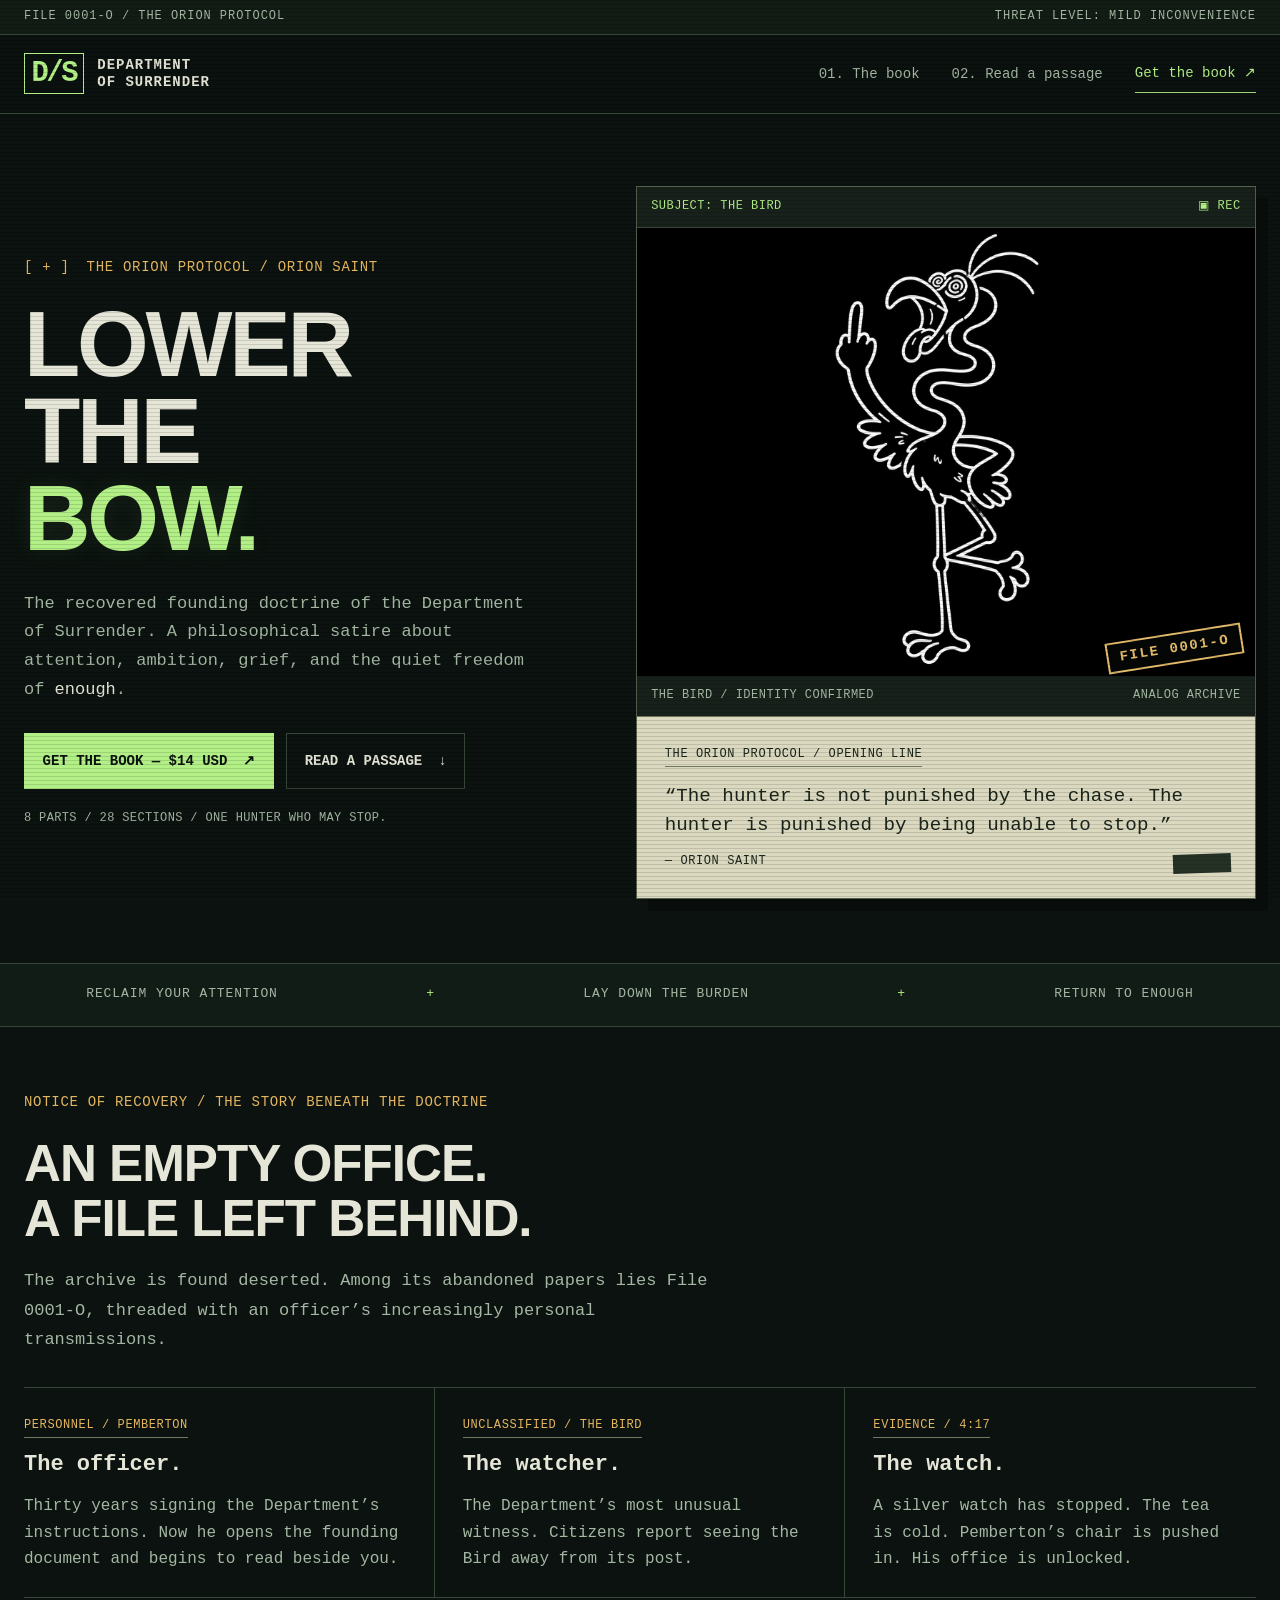
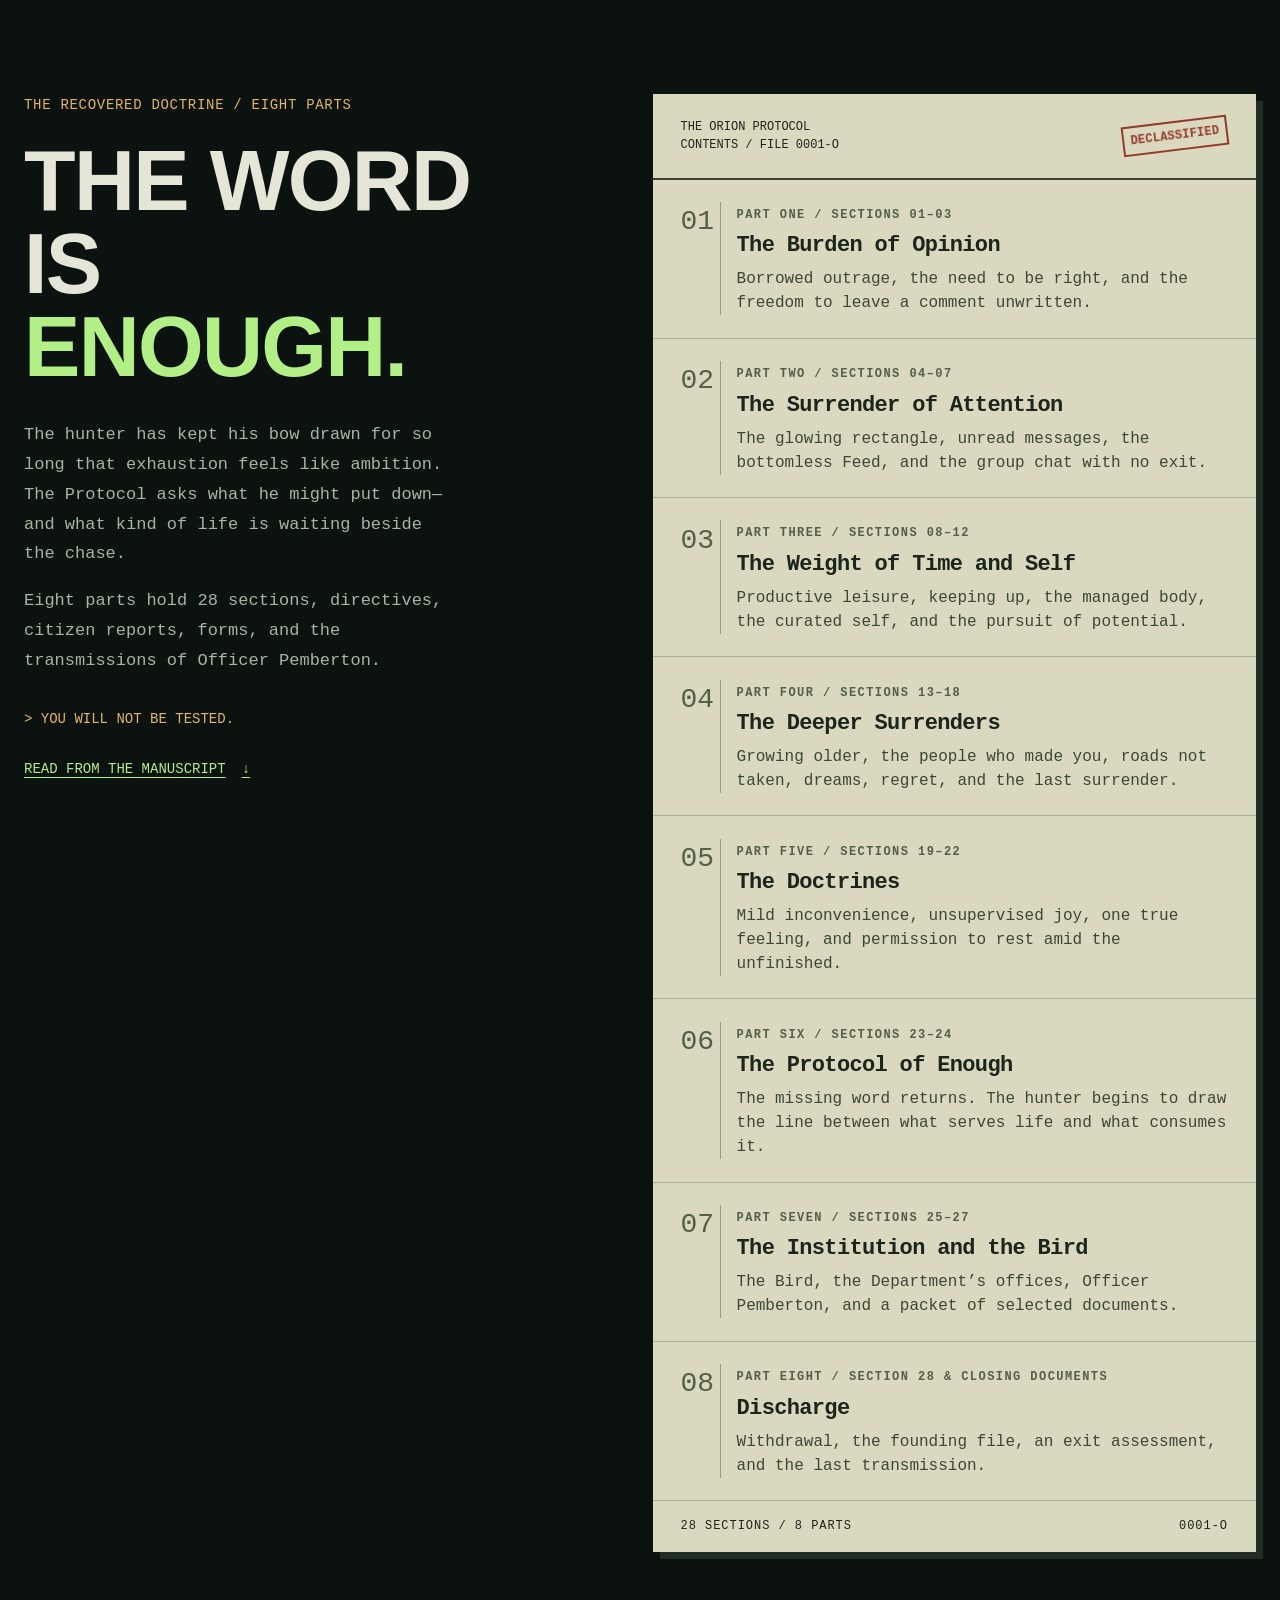
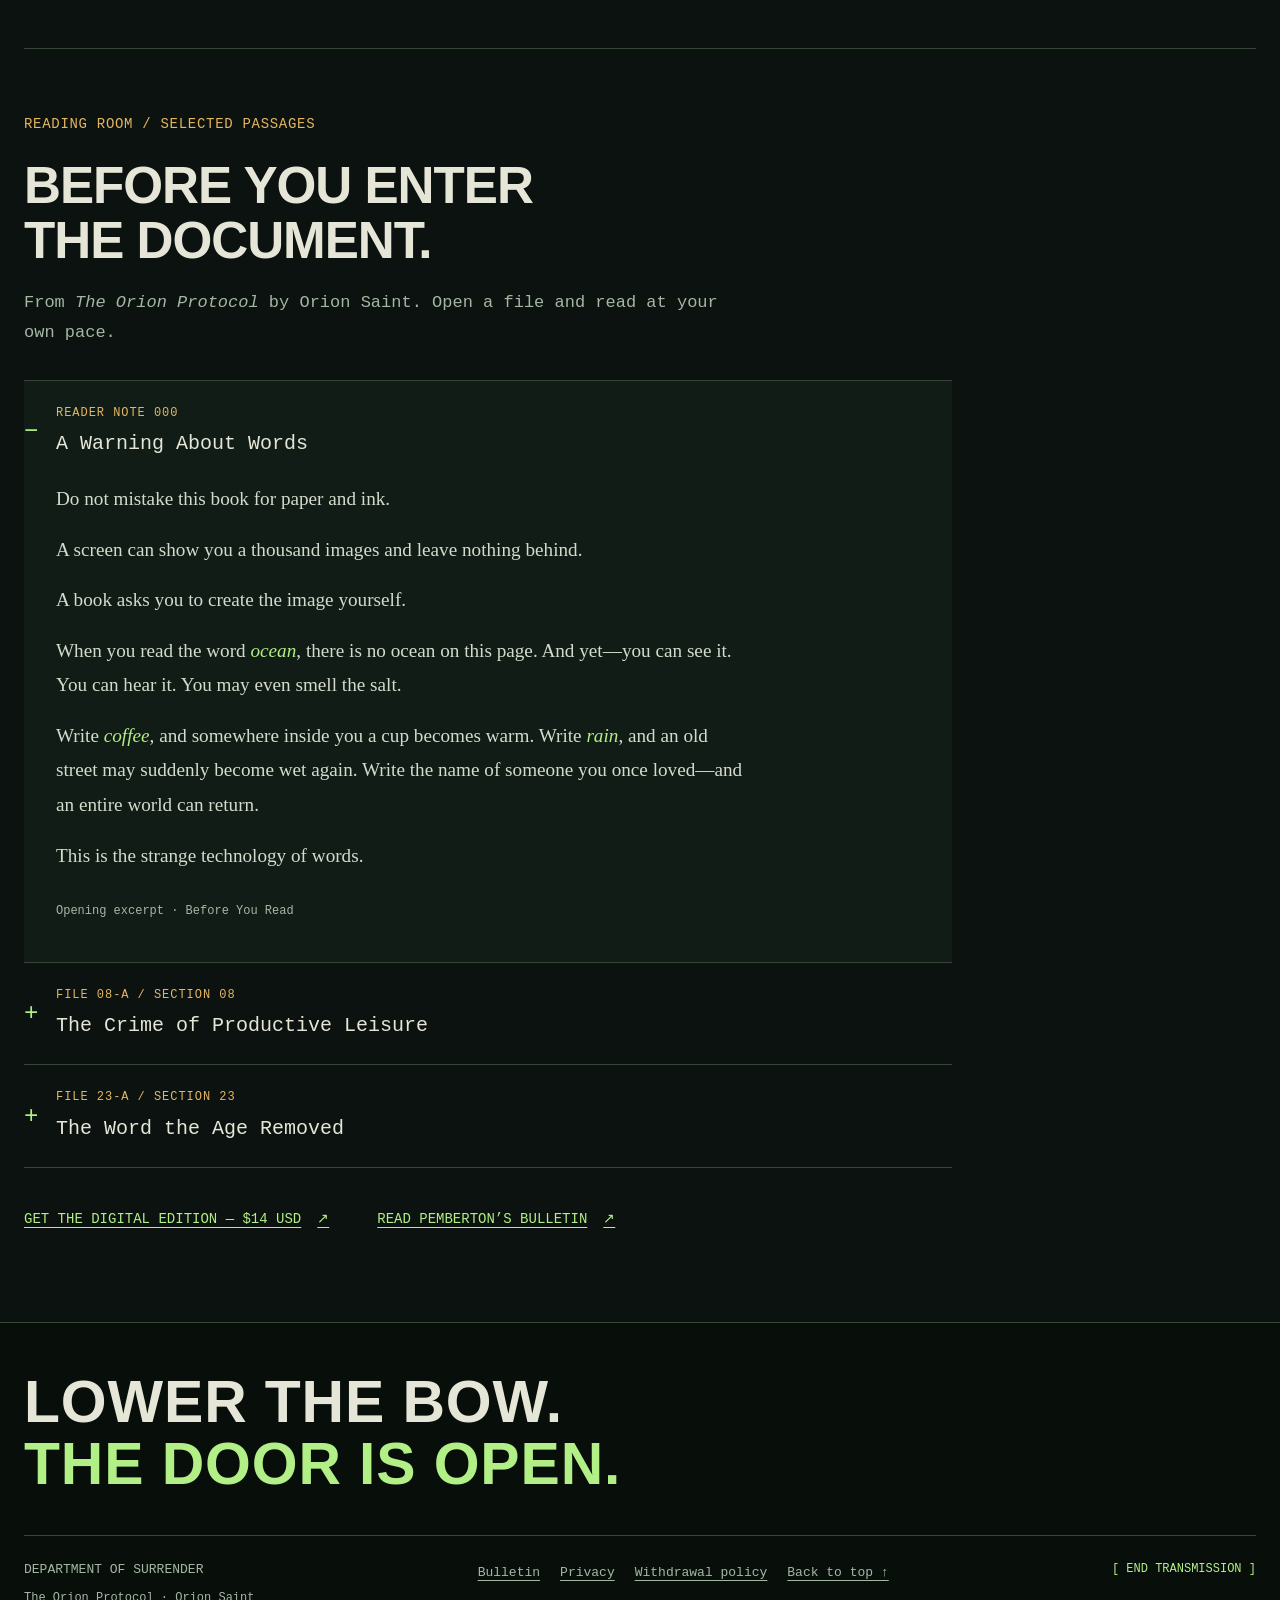
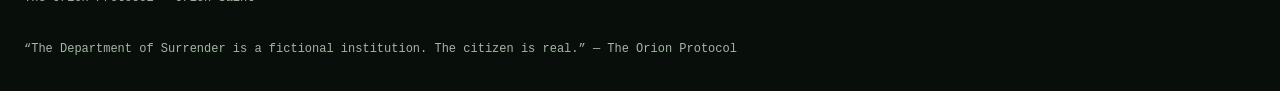
==== index.html @ c54606d7 "Use the original flamingo artwork across the Orion archive" ====
<!doctype html>
<html lang="en">
<head>
<meta charset="utf-8"><meta name="viewport" content="width=device-width, initial-scale=1">
<title>The Orion Protocol by Orion Saint — Department of Surrender</title>
<meta name="description" content="Lower the bow. Enter The Orion Protocol by Orion Saint: a philosophical satire in eight parts, with the transmissions of Officer Pemberton and the mystery of the Bird. Read selected passages.">
<meta name="theme-color" content="#0b120f"><link rel="canonical" href="https://departmentofsurrender.com/">
<link rel="stylesheet" href="/site.css"><script defer src="/_vercel/insights/script.js"></script>
</head>
<body id="top">
<a class="skip-link" href="#doctrine">Skip to the book</a>
<div class="transmission"><span>FILE 0001-O / THE ORION PROTOCOL</span><span>THREAT LEVEL: MILD INCONVENIENCE</span></div>
<header class="top">
<a class="brand" href="/" aria-label="Department of Surrender home"><span class="brand-mark" aria-hidden="true">D/S</span><span>DEPARTMENT<br>OF SURRENDER</span></a>
<nav aria-label="Main navigation"><a class="nav-link" href="#doctrine">01. The book</a><a class="nav-link" href="#read">02. Read a passage</a><a class="buy" href="/requisition.html">Get the book <span aria-hidden="true">↗</span></a></nav>
</header>
<main>
<section class="hero" aria-labelledby="hero-title">
<div class="hero-copy"><p class="eyebrow"><span class="signal-marker" aria-hidden="true">[ + ]</span> THE ORION PROTOCOL / ORION SAINT</p>
<h1 id="hero-title">LOWER<br>THE<br><em>BOW.</em></h1>
<p class="hero-description">The recovered founding doctrine of the Department of Surrender. A philosophical satire about attention, ambition, grief, and the quiet freedom of <em>enough</em>.</p>
<div class="hero-actions"><a class="button button-primary" href="/requisition.html">GET THE BOOK — $14 USD <span aria-hidden="true">↗</span></a><a class="button button-secondary" href="#read">READ A PASSAGE <span aria-hidden="true">↓</span></a></div>
<p class="hero-note">8 PARTS / 28 SECTIONS / ONE HUNTER WHO MAY STOP.</p></div>
<figure class="evidence"><div class="evidence-top"><span>SUBJECT: THE BIRD</span><span aria-hidden="true">▣ REC</span></div><div class="evidence-image evidence-image--flamingo"><img src="/orion-flamingo.webp" width="1254" height="1254" fetchpriority="high" alt="White line drawing of the flamingo on black, with spiral eyes, a winding neck, tongue out, and one wing raising its middle finger."><span class="stamp" aria-hidden="true">FILE 0001-O</span></div><figcaption><span>THE BIRD / IDENTITY CONFIRMED</span><span>ANALOG ARCHIVE</span></figcaption><div class="evidence-note"><span class="label">THE ORION PROTOCOL / OPENING LINE</span><p>“The hunter is not punished by the chase. The hunter is punished by being unable to stop.”</p><span class="signed">— ORION SAINT</span><span class="redaction" aria-hidden="true">REDACTED</span></div></figure>
</section>
<div class="signal-strip" aria-label="Themes of the book"><p>RECLAIM YOUR ATTENTION</p><span aria-hidden="true">+</span><p>LAY DOWN THE BURDEN</p><span aria-hidden="true">+</span><p>RETURN TO ENOUGH</p></div>
<section class="recovery" aria-labelledby="recovery-title"><div class="recovery-heading"><p class="eyebrow">NOTICE OF RECOVERY / THE STORY BENEATH THE DOCTRINE</p><h2 id="recovery-title">An empty office.<br>A file left behind.</h2><p>The archive is found deserted. Among its abandoned papers lies File 0001-O, threaded with an officer’s increasingly personal transmissions.</p></div><div class="recovery-files"><article><span class="label">PERSONNEL / PEMBERTON</span><h3>The officer.</h3><p>Thirty years signing the Department’s instructions. Now he opens the founding document and begins to read beside you.</p></article><article><span class="label">UNCLASSIFIED / THE BIRD</span><h3>The watcher.</h3><p>The Department’s most unusual witness. Citizens report seeing the Bird away from its post.</p></article><article><span class="label">EVIDENCE / 4:17</span><h3>The watch.</h3><p>A silver watch has stopped. The tea is cold. Pemberton’s chair is pushed in. His office is unlocked.</p></article></div></section>
<section class="manifest" id="doctrine" aria-labelledby="doctrine-title" tabindex="-1">
<div class="doctrine-intro"><p class="eyebrow">THE RECOVERED DOCTRINE / EIGHT PARTS</p><h2 id="doctrine-title">THE WORD<br> IS<br> <span>ENOUGH.</span></h2><p>The hunter has kept his bow drawn for so long that exhaustion feels like ambition. The Protocol asks what he might put down—and what kind of life is waiting beside the chase.</p><p>Eight parts hold 28 sections, directives, citizen reports, forms, and the transmissions of Officer Pemberton.</p><p class="terminal-line">&gt; YOU WILL NOT BE TESTED.</p><a class="text-link" href="#read">READ FROM THE MANUSCRIPT <span aria-hidden="true">↓</span></a></div>
<div class="dossier"><div class="dossier-head"><span>THE ORION PROTOCOL<br>CONTENTS / FILE 0001-O</span><span class="declassified">DECLASSIFIED</span></div>
<ol class="steps">
<li><span class="step-number">01</span><div><span class="step-label">PART ONE / SECTIONS 01–03</span><h3>The Burden of Opinion</h3><p>Borrowed outrage, the need to be right, and the freedom to leave a comment unwritten.</p></div></li>
<li><span class="step-number">02</span><div><span class="step-label">PART TWO / SECTIONS 04–07</span><h3>The Surrender of Attention</h3><p>The glowing rectangle, unread messages, the bottomless Feed, and the group chat with no exit.</p></div></li>
<li><span class="step-number">03</span><div><span class="step-label">PART THREE / SECTIONS 08–12</span><h3>The Weight of Time and Self</h3><p>Productive leisure, keeping up, the managed body, the curated self, and the pursuit of potential.</p></div></li>
<li><span class="step-number">04</span><div><span class="step-label">PART FOUR / SECTIONS 13–18</span><h3>The Deeper Surrenders</h3><p>Growing older, the people who made you, roads not taken, dreams, regret, and the last surrender.</p></div></li>
<li><span class="step-number">05</span><div><span class="step-label">PART FIVE / SECTIONS 19–22</span><h3>The Doctrines</h3><p>Mild inconvenience, unsupervised joy, one true feeling, and permission to rest amid the unfinished.</p></div></li>
<li><span class="step-number">06</span><div><span class="step-label">PART SIX / SECTIONS 23–24</span><h3>The Protocol of Enough</h3><p>The missing word returns. The hunter begins to draw the line between what serves life and what consumes it.</p></div></li>
<li><span class="step-number">07</span><div><span class="step-label">PART SEVEN / SECTIONS 25–27</span><h3>The Institution and the Bird</h3><p>The Bird, the Department’s offices, Officer Pemberton, and a packet of selected documents.</p></div></li>
<li><span class="step-number">08</span><div><span class="step-label">PART EIGHT / SECTION 28 &amp; CLOSING DOCUMENTS</span><h3>Discharge</h3><p>Withdrawal, the founding file, an exit assessment, and the last transmission.</p></div></li>
</ol><div class="dossier-foot"><span>28 SECTIONS / 8 PARTS</span><span>0001-O</span></div></div>
</section>
<section class="reading-room" id="read" aria-labelledby="read-title" tabindex="-1"><div class="reading-heading"><p class="eyebrow">READING ROOM / SELECTED PASSAGES</p><h2 id="read-title">Before you enter<br>the document.</h2><p>From <cite>The Orion Protocol</cite> by Orion Saint. Open a file and read at your own pace.</p></div>
<div class="reading-files">
<details open><summary><span>READER NOTE 000</span>A Warning About Words</summary><div class="passage"><p>Do not mistake this book for paper and ink.</p><p>A screen can show you a thousand images and leave nothing behind.</p><p>A book asks you to create the image yourself.</p><p>When you read the word <em>ocean</em>, there is no ocean on this page. And yet—you can see it. You can hear it. You may even smell the salt.</p><p>Write <em>coffee</em>, and somewhere inside you a cup becomes warm. Write <em>rain</em>, and an old street may suddenly become wet again. Write the name of someone you once loved—and an entire world can return.</p><p>This is the strange technology of words.</p><p class="source-note">Opening excerpt · Before You Read</p></div></details>
<details><summary><span>FILE 08-A / SECTION 08</span>The Crime of Productive Leisure</summary><div class="passage"><p>The Department has received credible reports that citizens are optimising their rest.</p><p>You have a hobby, and the hobby has a spreadsheet. You go for a walk, and the walk has a target. You read a book faster because somewhere you absorbed the idea that books are objects to clear rather than countries in which to become temporarily lost.</p><p>Even sleep has become a performance review delivered each morning by a watch that did not sleep at all.</p><p class="source-note">Opening excerpt · Part Three: The Weight of Time and Self</p></div></details>
<details><summary><span>FILE 23-A / SECTION 23</span>The Word the Age Removed</summary><div class="passage"><p>There is a word that has quietly disappeared from circulation.</p><p>No announcement accompanied its removal. There was no ceremony, no final use recorded in the archive. You simply reached for the word one day and found another word occupying its place.</p><p>The replacement was <em>more</em>.</p><p>The missing word is <em>enough</em>.</p><p class="source-note">Opening excerpt · Part Six: The Protocol of Enough</p></div></details>
</div><div class="reading-links"><a class="text-link" href="/requisition.html">GET THE DIGITAL EDITION — $14 USD <span aria-hidden="true">↗</span></a><a class="text-link" href="/bulletin.html">READ PEMBERTON’S BULLETIN <span aria-hidden="true">↗</span></a></div></section>
</main>
<footer class="foot"><div class="footer-title">LOWER THE BOW.<br><span>THE DOOR IS OPEN.</span></div><div class="footer-bottom"><p>DEPARTMENT OF SURRENDER<br><span>The Orion Protocol · Orion Saint</span></p><nav aria-label="Footer navigation"><a href="/bulletin.html">Bulletin</a><a href="/privacy.html">Privacy</a><a href="/withdraw.html">Withdrawal policy</a><a href="#top">Back to top ↑</a></nav><span class="end-transmission">[ END TRANSMISSION ]</span></div><p class="fiction-note">“The Department of Surrender is a fictional institution. The citizen is real.” — The Orion Protocol</p></footer>
<a class="sticky" href="/requisition.html">GET THE BOOK — $14 USD <span aria-hidden="true">↗</span></a>
</body></html>
---- site.css ----
:root{--bg:#0b120f;--panel:#111c16;--ink:#e5e6d7;--muted:#a4b7a3;--green:#b2ef86;--amber:#e4b660;--line:#364638;--paper:#dad8bf;--red:#933a2b;--mono:'Courier New',Courier,monospace;--display:Impact,'Arial Narrow','Arial Black',sans-serif;color-scheme:dark}
*{box-sizing:border-box}html{scroll-behavior:smooth;scroll-padding-top:6.5rem}body{margin:0;background:var(--bg);color:var(--ink);font-family:var(--mono);line-height:1.6}body:after{content:'';position:fixed;inset:0;z-index:100;pointer-events:none;opacity:.12;background:repeating-linear-gradient(0deg,transparent 0,transparent 3px,#000 3px,#000 4px)}a{color:inherit;text-underline-offset:.3em}button,input{font:inherit}:focus-visible{outline:2px solid var(--amber);outline-offset:5px}.manifest:focus{outline:none}.skip-link{position:fixed;top:-8rem;left:1rem;z-index:110;background:var(--green);color:var(--bg);padding:1rem}.skip-link:focus{top:1rem}
.transmission{display:flex;justify-content:space-between;gap:1rem;padding:.45rem max(1.5rem,calc((100vw - 1280px)/2));border-bottom:1px solid var(--line);font-size:.75rem;letter-spacing:.08em;color:var(--muted);background:#121c15}.top{position:sticky;top:0;z-index:40;background:#0b120ff5;border-bottom:1px solid var(--line);padding:1.15rem max(1.5rem,calc((100vw - 1280px)/2));display:flex;justify-content:space-between;align-items:center;gap:1.5rem}.brand{display:flex;align-items:center;gap:.85rem;font-size:.875rem;font-weight:700;line-height:1.2;letter-spacing:.07em;text-decoration:none}.brand-mark{font-size:1.8rem;letter-spacing:-.08em;border:1px solid var(--green);color:var(--green);padding:.2rem .4rem;line-height:1.15}.top nav{display:flex;align-items:center;gap:2rem;font-size:.875rem}.nav-link{text-decoration:none;color:var(--muted)}.nav-link:hover{color:var(--green)}.buy{text-decoration:none;border-bottom:1px solid var(--green);padding:.5rem 0;color:var(--green)}
.hero{max-width:1328px;margin:auto;padding:4.5rem 1.5rem 4rem;display:grid;grid-template-columns:1fr 1.1fr;gap:3rem;align-items:center}.eyebrow{font-size:.875rem;letter-spacing:.05em;color:var(--amber);margin:0 0 1.5rem}.signal-marker{margin-right:.5rem}.hero h1{font:900 clamp(3.4rem,7.2vw,6.8rem)/.94 var(--display);letter-spacing:-.035em;margin:0 0 1.7rem;color:var(--ink)}.hero h1 em{font-style:normal;color:var(--green);text-shadow:0 0 25px #b2ef8617}.hero-description{font-size:1.0625rem;color:var(--muted);line-height:1.7;margin:0 0 1.75rem}.hero-actions{display:flex;align-items:stretch;gap:.75rem;flex-wrap:wrap}.button{display:flex;align-items:center;justify-content:center;gap:1rem;text-decoration:none;padding:.95rem 1.1rem;font-size:.875rem;line-height:1.5;font-weight:700;transition:background .15s,color .15s;min-height:3.5rem}.button-primary{background:var(--green);color:var(--bg);border:1px solid var(--green)}.button-primary:hover{background:var(--ink);border-color:var(--ink)}.button-secondary{border:1px solid var(--line);color:var(--ink)}.button-secondary:hover{border-color:var(--green);color:var(--green)}.hero-note{font-size:.75rem;letter-spacing:.03em;color:var(--muted);margin:1.25rem 0 0}.evidence{margin:0;border:1px solid #526049;background:#17201a;box-shadow:12px 12px 0 #0004;min-width:0}.evidence-top,.evidence figcaption{display:flex;justify-content:space-between;gap:1rem;flex-wrap:wrap;padding:.65rem .9rem;font-size:.75rem;letter-spacing:.04em;color:var(--muted)}.evidence-top{color:var(--green);border-bottom:1px solid var(--line)}.evidence-image{position:relative}.evidence-image img{display:block;width:100%;height:auto}.stamp{position:absolute;right:1rem;bottom:1.5rem;color:#e5bc6b;border:2px solid #e5bc6b;padding:.15rem .7rem;font-size:1.3rem;font-weight:700;letter-spacing:.12em;transform:rotate(-9deg);background:#0b120f70}.evidence figcaption{border-bottom:1px solid #7b7e65}.evidence-note{background:var(--paper);color:#1b251b;padding:1.5rem 1.75rem;position:relative}.label,.signed{font-size:.75rem;letter-spacing:.05em}.label{border-bottom:1px solid #717761;padding-bottom:.3rem}.evidence-note p{font:1.2rem/1.5 var(--mono);margin:1rem 0 .5rem}.redaction{position:absolute;right:1.5rem;bottom:1.55rem;background:#263126;color:transparent;font-size:.75rem;transform:rotate(-2deg);user-select:none}.signal-strip{border-block:1px solid var(--line);background:var(--panel);display:flex;align-items:center;justify-content:space-around;gap:1.5rem;padding:1.3rem max(1.5rem,calc((100vw - 1280px)/2));color:var(--muted);font-size:.8125rem;letter-spacing:.07em}.signal-strip p{margin:0}.signal-strip>span{color:var(--green)}
.manifest{max-width:1328px;margin:auto;padding:6rem 1.5rem;display:grid;grid-template-columns:1fr 1.1fr;gap:5rem;align-items:start;scroll-margin-top:1rem}.doctrine-intro{position:sticky;top:8rem}.doctrine-intro h2{font:900 clamp(3.3rem,6.6vw,6.4rem)/.98 var(--display);letter-spacing:-.02em;margin:0 0 2rem}.doctrine-intro h2 span{color:var(--green)}.doctrine-intro>p:not(.eyebrow){color:var(--muted);font-size:1.0625rem;line-height:1.75;max-width:27rem}.doctrine-intro .terminal-line{font-size:.875rem!important;color:var(--amber)!important;margin-top:2rem}.text-link{display:inline-flex;gap:1rem;padding:.75rem 0;color:var(--green);font-size:.875rem}.dossier{background:var(--paper);color:#1b251b;box-shadow:7px 7px 0 #202d22;min-width:0}.dossier-head{padding:1.5rem 1.75rem;display:flex;justify-content:space-between;align-items:center;gap:1rem;border-bottom:2px solid #394232;font-size:.75rem;line-height:1.5}.declassified{border:2px solid var(--red);color:var(--red);padding:.25rem .4rem;font-weight:700;transform:rotate(-7deg);letter-spacing:.02em}.steps{list-style:none;padding:0;margin:0}.steps li{display:grid;grid-template-columns:2.5rem 1fr;gap:1rem;padding:1.4rem 1.75rem;border-bottom:1px solid #acb096;min-width:0}.step-number{font-size:1.75rem;line-height:1.2;color:#536048;border-right:1px solid #929d80;padding-top:.2rem}.step-label{font-size:.75rem;font-weight:700;letter-spacing:.12em;color:#526048}.steps h3{font-size:1.375rem;line-height:1.3;letter-spacing:-.03em;margin:.3rem 0 .4rem}.steps p{font-size:1rem;line-height:1.5;color:#3b4735;margin:0}.dossier-foot{display:flex;justify-content:space-between;padding:1rem 1.75rem;font-size:.75rem;letter-spacing:.08em}
.foot{border-top:1px solid var(--line);background:#080f0b;padding:3rem max(1.5rem,calc((100vw - 1280px)/2)) 2rem}.footer-title{font:900 clamp(2rem,4.6vw,4.5rem)/1.05 var(--display);letter-spacing:.015em;padding-bottom:2.5rem}.footer-title span{color:var(--green)}.footer-bottom{border-top:1px solid var(--line);padding-top:1.5rem;display:flex;justify-content:space-between;gap:1.5rem;flex-wrap:wrap;font-size:.8125rem;color:var(--muted)}.footer-bottom p{margin:0}.footer-bottom p>span{display:block;margin-top:.5rem;font-size:.75rem}.foot nav{display:flex;align-items:start;gap:1.25rem;flex-wrap:wrap}.foot nav a{padding:.2rem 0}.end-transmission{font-size:.75rem;color:var(--green)}.sticky{display:none}
@media(min-width:1500px){.hero{padding-top:5rem;padding-bottom:5rem}}@media(max-width:980px){.hero{gap:2rem}.hero-actions{flex-direction:column;align-items:stretch}.hero h1{font-size:clamp(3.4rem,7vw,6rem)}.manifest{gap:2rem}.dossier-head{flex-wrap:wrap}.evidence-note{padding:1.25rem}.redaction{display:none}}
@media(max-width:700px){html{scroll-padding-top:5.5rem}.transmission{padding:.4rem 1rem;font-size:.6875rem}.transmission>span:last-child{display:none}.top{padding:.9rem 1rem;gap:1rem}.brand{font-size:.75rem}.brand-mark{font-size:1.4rem}.top nav{font-size:.8125rem;gap:0}.nav-link{display:none}.hero{grid-template-columns:1fr;padding:2.5rem 1.25rem 3rem;gap:2.5rem}.hero h1{font-size:clamp(3.4rem,13vw,5.8rem)}.hero .eyebrow{font-size:.8125rem;margin-bottom:1.25rem}.hero-description{font-size:1rem}.hero-actions{flex-direction:row}.button{flex:1 1 14rem}.evidence{box-shadow:6px 6px 0 #0004}.evidence-note p{font-size:1.125rem}.signal-strip{gap:.75rem;padding:1rem;font-size:.6875rem;letter-spacing:0}.signal-strip p{text-align:center}.signal-strip>span{display:none}.manifest{grid-template-columns:1fr;padding:3.5rem 1.25rem;gap:2.5rem}.doctrine-intro{position:static}.doctrine-intro h2{font-size:clamp(3.3rem,12vw,5.5rem)}.doctrine-intro h2 br{display:none}.doctrine-intro h2 br:after{content:' '}.doctrine-intro h2{max-width:7em}.dossier-head{padding:1.25rem;font-size:.6875rem}.steps li{padding:1.25rem;grid-template-columns:2rem 1fr;gap:.75rem}.step-number{font-size:1.5rem}.steps h3{font-size:1.25rem}.dossier-foot{padding:1rem 1.25rem}.foot{padding:2.5rem 1.25rem}.footer-bottom{flex-direction:column}.foot nav{gap:.65rem 1.25rem}.sticky{display:flex;justify-content:center;align-items:center;gap:1rem;position:fixed;bottom:0;left:0;right:0;z-index:50;background:var(--green);color:var(--bg);padding:1rem 1.25rem calc(1rem + env(safe-area-inset-bottom));font-size:.875rem;font-weight:700;text-decoration:none;border-top:1px solid var(--bg)}body{padding-bottom:calc(4rem + env(safe-area-inset-bottom))}}
@media(prefers-reduced-motion:reduce){html{scroll-behavior:auto}*{transition:none!important}}
/* THE ORION PROTOCOL / manuscript-led archive */
.evidence-image--flamingo{background:#000}.evidence-image--flamingo img{height:28rem;object-fit:contain}.evidence-image--flamingo .stamp{right:.75rem;bottom:.75rem;font-size:.875rem}
@media(max-width:700px){.evidence-image--flamingo img{height:auto;aspect-ratio:1}.evidence-image--flamingo .stamp{font-size:.6875rem}}
.hero-description{max-width:33rem}.hero-description em{font-style:normal;color:var(--ink)}
.recovery{max-width:1328px;padding:4rem 1.5rem 0;margin:auto}.recovery-heading{max-width:48rem}.recovery h2,.reading-heading h2{font:900 clamp(2.1rem,4vw,3.6rem)/1.06 var(--display);text-transform:uppercase;letter-spacing:-.02em;margin:0 0 1.25rem}.recovery-heading>p:last-child,.reading-heading>p:last-child{font-size:1.0625rem;line-height:1.75;color:var(--muted);max-width:45rem}.recovery-files{display:grid;grid-template-columns:repeat(3,minmax(0,1fr));border-block:1px solid var(--line);margin-top:2rem}.recovery-files article{padding:1.5rem 1.75rem;border-right:1px solid var(--line)}.recovery-files article:first-child{padding-left:0}.recovery-files article:last-child{border:0}.recovery-files .label{color:var(--amber)}.recovery-files h3{font-size:1.375rem;line-height:1.3;margin:.85rem 0}.recovery-files p{font-size:1rem;color:var(--muted);line-height:1.65;margin:0}
.reading-room{border-top:1px solid var(--line);max-width:1280px;margin:0 auto;padding:4rem 0 5rem;scroll-margin-top:1rem}.reading-room:focus{outline:none}.reading-heading{margin-bottom:2rem}.reading-files{border-top:1px solid var(--line);max-width:58rem}.reading-files details{border-bottom:1px solid var(--line)}.reading-files summary{padding:1.5rem 1rem 1.5rem 2rem;position:relative;cursor:pointer;font-size:1.25rem;line-height:1.45;color:var(--ink);list-style:none}.reading-files summary::-webkit-details-marker{display:none}.reading-files summary:before{content:'+';position:absolute;left:0;top:2.15rem;color:var(--green);font-size:1.5rem}.reading-files details[open]>summary:before{content:'−'}.reading-files summary>span{display:block;font-size:.75rem;letter-spacing:.08em;color:var(--amber);margin-bottom:.45rem}.reading-files details[open]{background:#111c16}.passage{padding:0 2rem 1.5rem;max-width:47rem;font-family:Georgia,serif;font-size:1.2rem;line-height:1.8;color:#d4dbcc}.passage p{margin:0 0 1rem}.passage em{color:var(--green)}.passage .source-note{font:.75rem/1.7 var(--mono);color:var(--muted);margin-top:1.75rem}.reading-links{display:flex;gap:1rem 3rem;flex-wrap:wrap;margin-top:1.75rem}.fiction-note{margin:2rem 0 0;color:var(--muted);font-size:.75rem;max-width:50rem}
@media(max-width:1328px){.reading-room{margin-inline:1.5rem}}
@media(max-width:900px){.top nav{gap:1rem}.recovery-files article{padding-inline:1.2rem}}
@media(max-width:700px){.recovery{padding:3rem 1.25rem 0}.recovery-files{grid-template-columns:1fr}.recovery-files article,.recovery-files article:first-child{padding:1.5rem 0;border-right:0;border-bottom:1px solid var(--line)}.recovery-files article:last-child{border:0}.reading-room{margin-inline:1.25rem;padding:3rem 0}.reading-files summary{font-size:1.125rem;padding-left:1.5rem;padding-right:.5rem}.passage{padding:0 1.25rem 1rem;font-size:1.125rem}.reading-links{gap:.75rem}.hero h1{font-size:clamp(3.2rem,13vw,5.8rem)}}
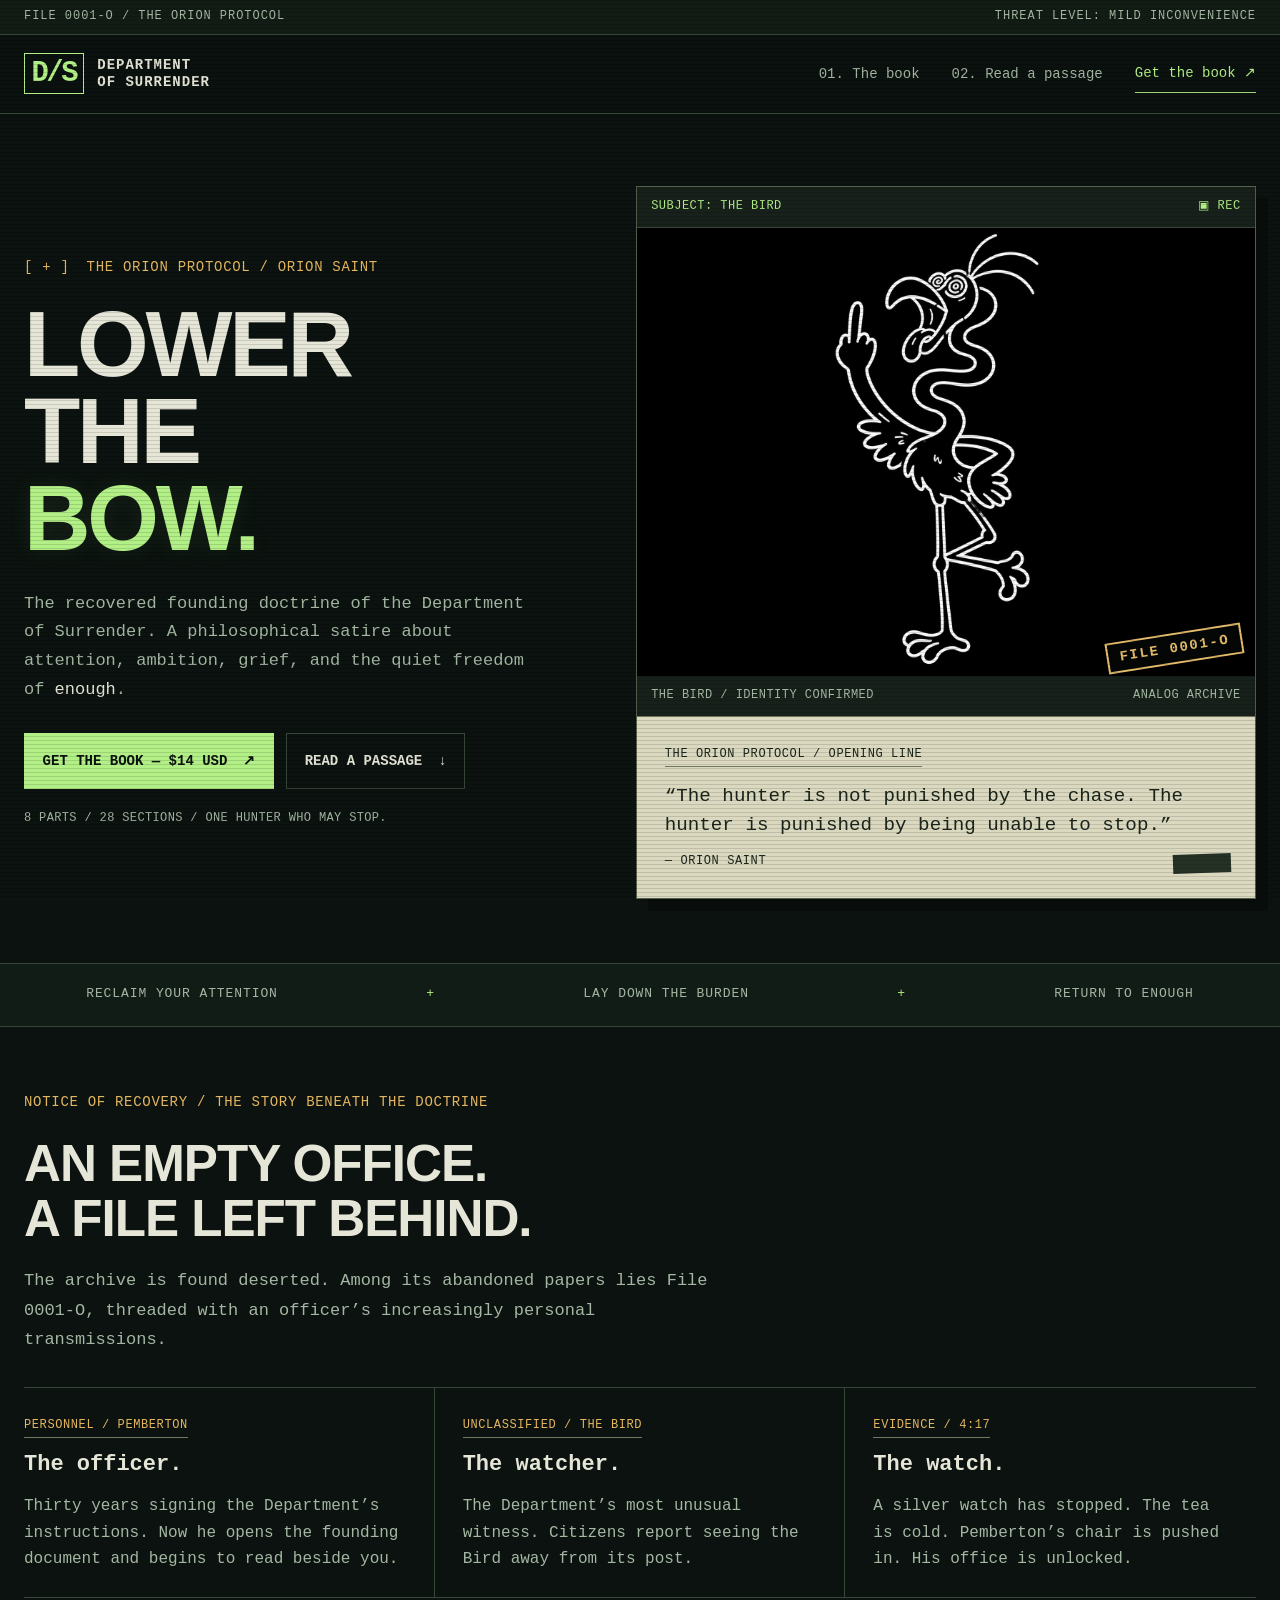
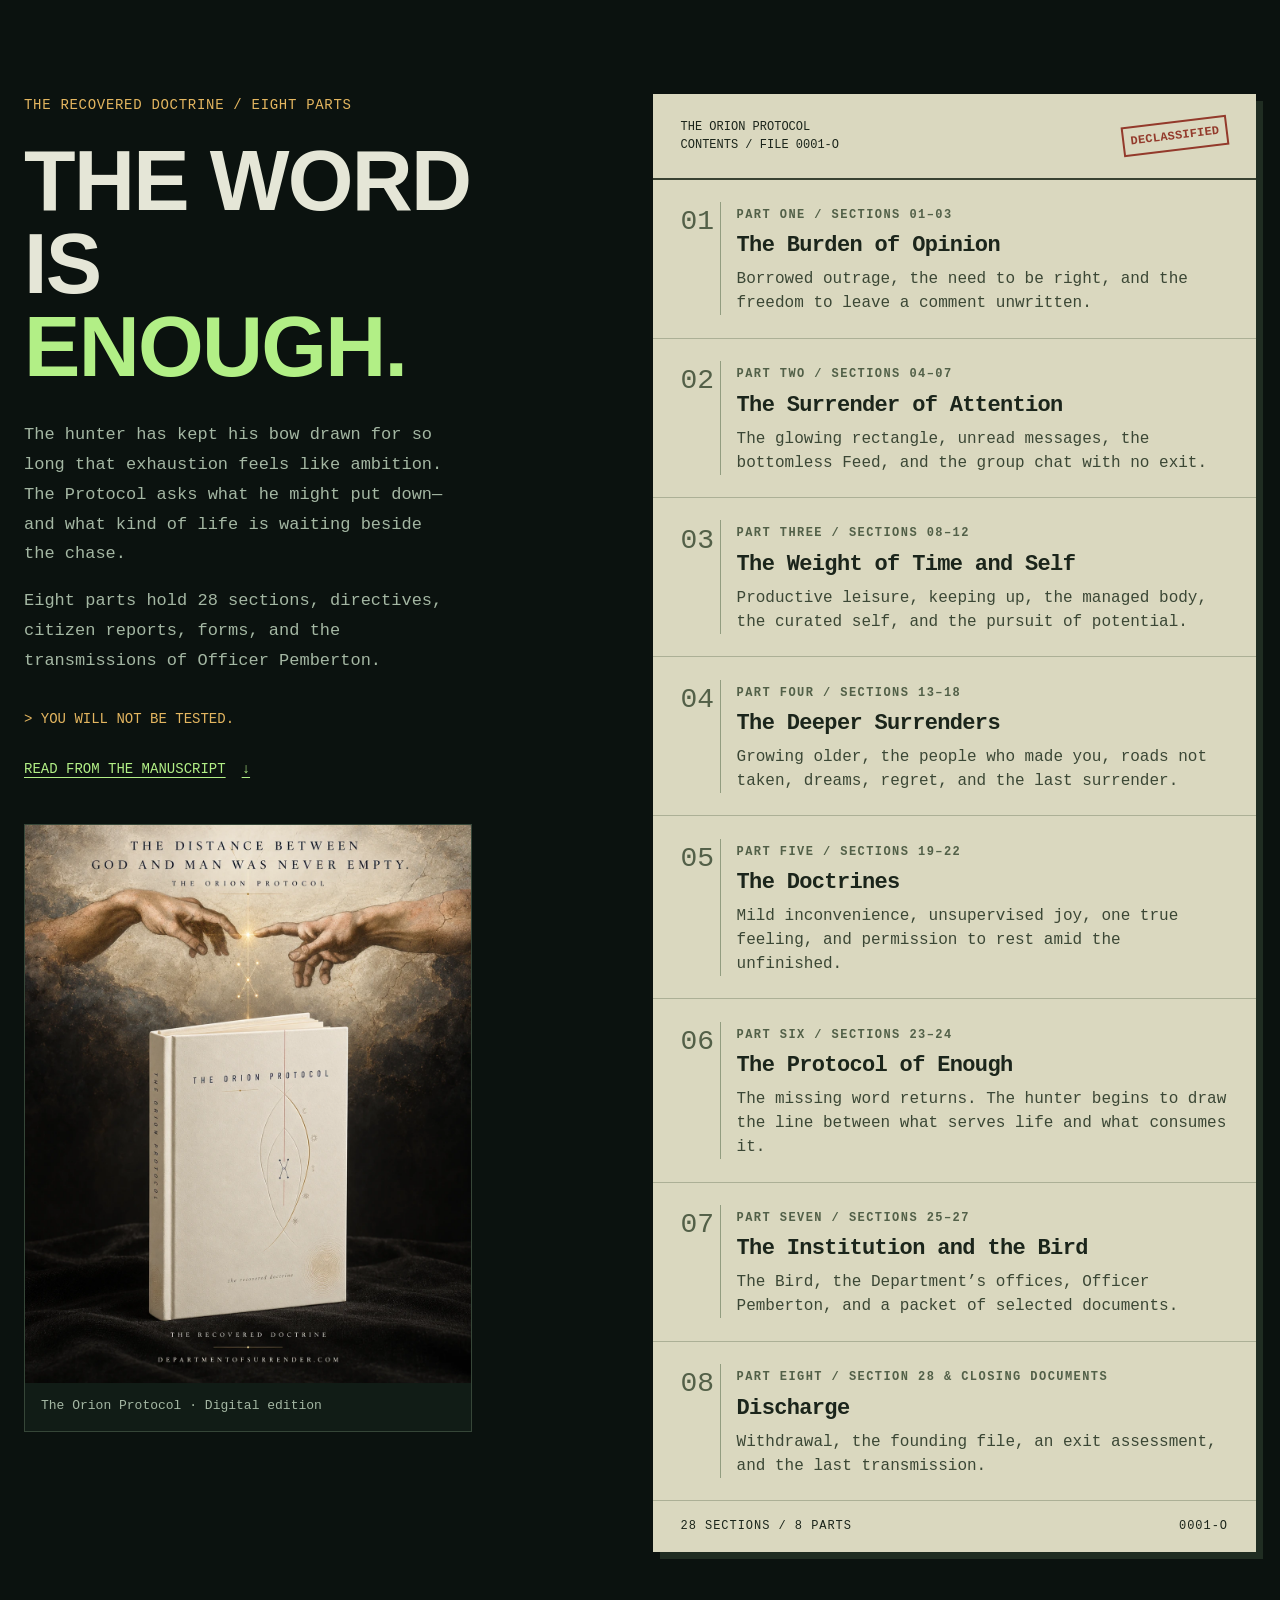
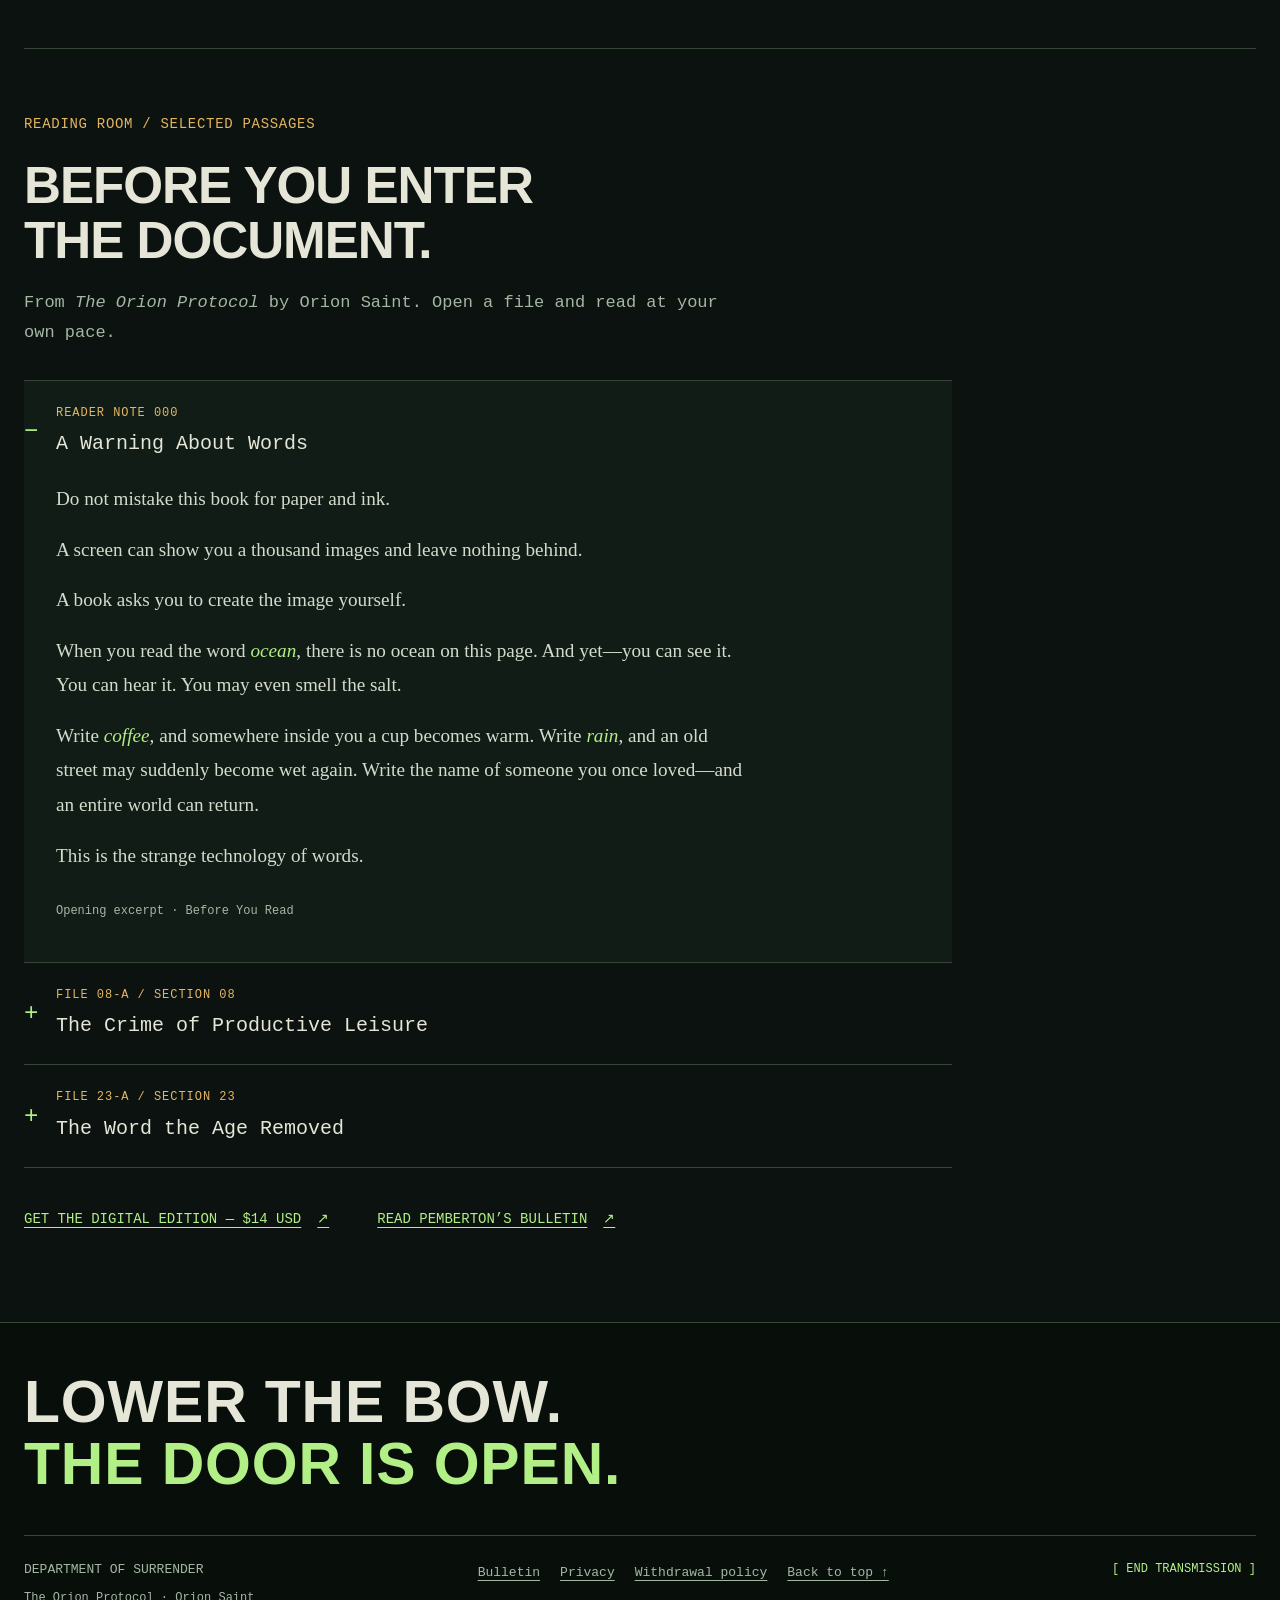
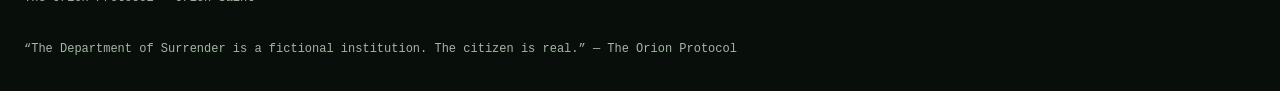
==== commit ccb124a7: "Add the supplied Orion Protocol book artwork to the site" ====
--- a/index.html
+++ b/index.html
@@ -26,7 +26,7 @@
 <div class="signal-strip" aria-label="Themes of the book"><p>RECLAIM YOUR ATTENTION</p><span aria-hidden="true">+</span><p>LAY DOWN THE BURDEN</p><span aria-hidden="true">+</span><p>RETURN TO ENOUGH</p></div>
 <section class="recovery" aria-labelledby="recovery-title"><div class="recovery-heading"><p class="eyebrow">NOTICE OF RECOVERY / THE STORY BENEATH THE DOCTRINE</p><h2 id="recovery-title">An empty office.<br>A file left behind.</h2><p>The archive is found deserted. Among its abandoned papers lies File 0001-O, threaded with an officer’s increasingly personal transmissions.</p></div><div class="recovery-files"><article><span class="label">PERSONNEL / PEMBERTON</span><h3>The officer.</h3><p>Thirty years signing the Department’s instructions. Now he opens the founding document and begins to read beside you.</p></article><article><span class="label">UNCLASSIFIED / THE BIRD</span><h3>The watcher.</h3><p>The Department’s most unusual witness. Citizens report seeing the Bird away from its post.</p></article><article><span class="label">EVIDENCE / 4:17</span><h3>The watch.</h3><p>A silver watch has stopped. The tea is cold. Pemberton’s chair is pushed in. His office is unlocked.</p></article></div></section>
 <section class="manifest" id="doctrine" aria-labelledby="doctrine-title" tabindex="-1">
-<div class="doctrine-intro"><p class="eyebrow">THE RECOVERED DOCTRINE / EIGHT PARTS</p><h2 id="doctrine-title">THE WORD<br> IS<br> <span>ENOUGH.</span></h2><p>The hunter has kept his bow drawn for so long that exhaustion feels like ambition. The Protocol asks what he might put down—and what kind of life is waiting beside the chase.</p><p>Eight parts hold 28 sections, directives, citizen reports, forms, and the transmissions of Officer Pemberton.</p><p class="terminal-line">&gt; YOU WILL NOT BE TESTED.</p><a class="text-link" href="#read">READ FROM THE MANUSCRIPT <span aria-hidden="true">↓</span></a></div>
+<div class="doctrine-intro"><p class="eyebrow">THE RECOVERED DOCTRINE / EIGHT PARTS</p><h2 id="doctrine-title">THE WORD<br> IS<br> <span>ENOUGH.</span></h2><p>The hunter has kept his bow drawn for so long that exhaustion feels like ambition. The Protocol asks what he might put down—and what kind of life is waiting beside the chase.</p><p>Eight parts hold 28 sections, directives, citizen reports, forms, and the transmissions of Officer Pemberton.</p><p class="terminal-line">&gt; YOU WILL NOT BE TESTED.</p><a class="text-link" href="#read">READ FROM THE MANUSCRIPT <span aria-hidden="true">↓</span></a><figure class="book-art"><a href="/requisition.html" aria-label="View The Orion Protocol digital edition"><img src="/orion-book-art.webp" width="1122" height="1402" loading="lazy" alt="The Orion Protocol book artwork: an ivory book beneath two reaching hands and an Orion constellation, with the words “The distance between God and man was never empty.”"></a><figcaption>The Orion Protocol · Digital edition</figcaption></figure></div>
 <div class="dossier"><div class="dossier-head"><span>THE ORION PROTOCOL<br>CONTENTS / FILE 0001-O</span><span class="declassified">DECLASSIFIED</span></div>
 <ol class="steps">
 <li><span class="step-number">01</span><div><span class="step-label">PART ONE / SECTIONS 01–03</span><h3>The Burden of Opinion</h3><p>Borrowed outrage, the need to be right, and the freedom to leave a comment unwritten.</p></div></li>
--- a/site.css
+++ b/site.css
@@ -16,3 +16,6 @@
 @media(max-width:1328px){.reading-room{margin-inline:1.5rem}}
 @media(max-width:900px){.top nav{gap:1rem}.recovery-files article{padding-inline:1.2rem}}
 @media(max-width:700px){.recovery{padding:3rem 1.25rem 0}.recovery-files{grid-template-columns:1fr}.recovery-files article,.recovery-files article:first-child{padding:1.5rem 0;border-right:0;border-bottom:1px solid var(--line)}.recovery-files article:last-child{border:0}.reading-room{margin-inline:1.25rem;padding:3rem 0}.reading-files summary{font-size:1.125rem;padding-left:1.5rem;padding-right:.5rem}.passage{padding:0 1.25rem 1rem;font-size:1.125rem}.reading-links{gap:.75rem}.hero h1{font-size:clamp(3.2rem,13vw,5.8rem)}}
+
+/* The Orion Protocol book artwork */
+.doctrine-intro{position:static}.book-art{max-width:28rem;margin:2rem 0 0;border:1px solid var(--line);background:#111c16}.book-art a{display:block}.book-art img{display:block;width:100%;height:auto}.book-art figcaption{padding:.85rem 1rem;font-size:.8125rem;color:var(--muted)}
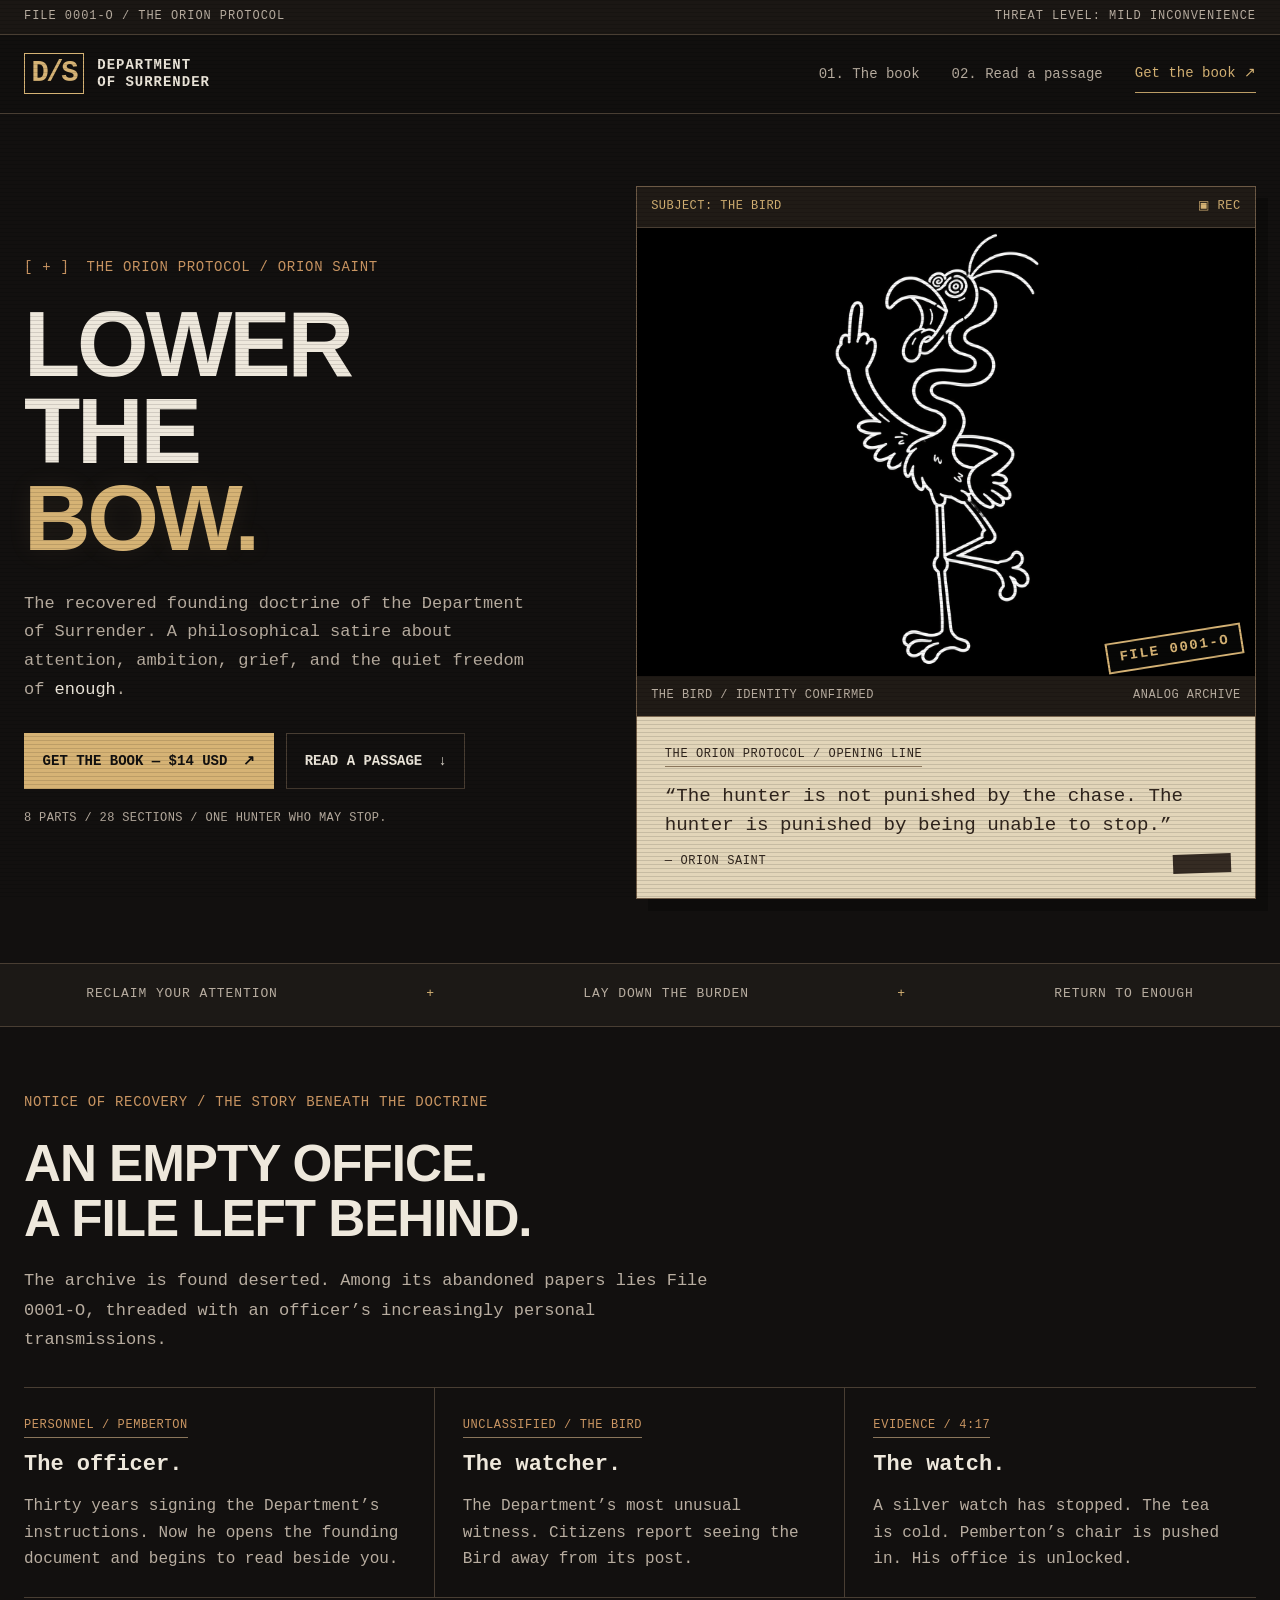
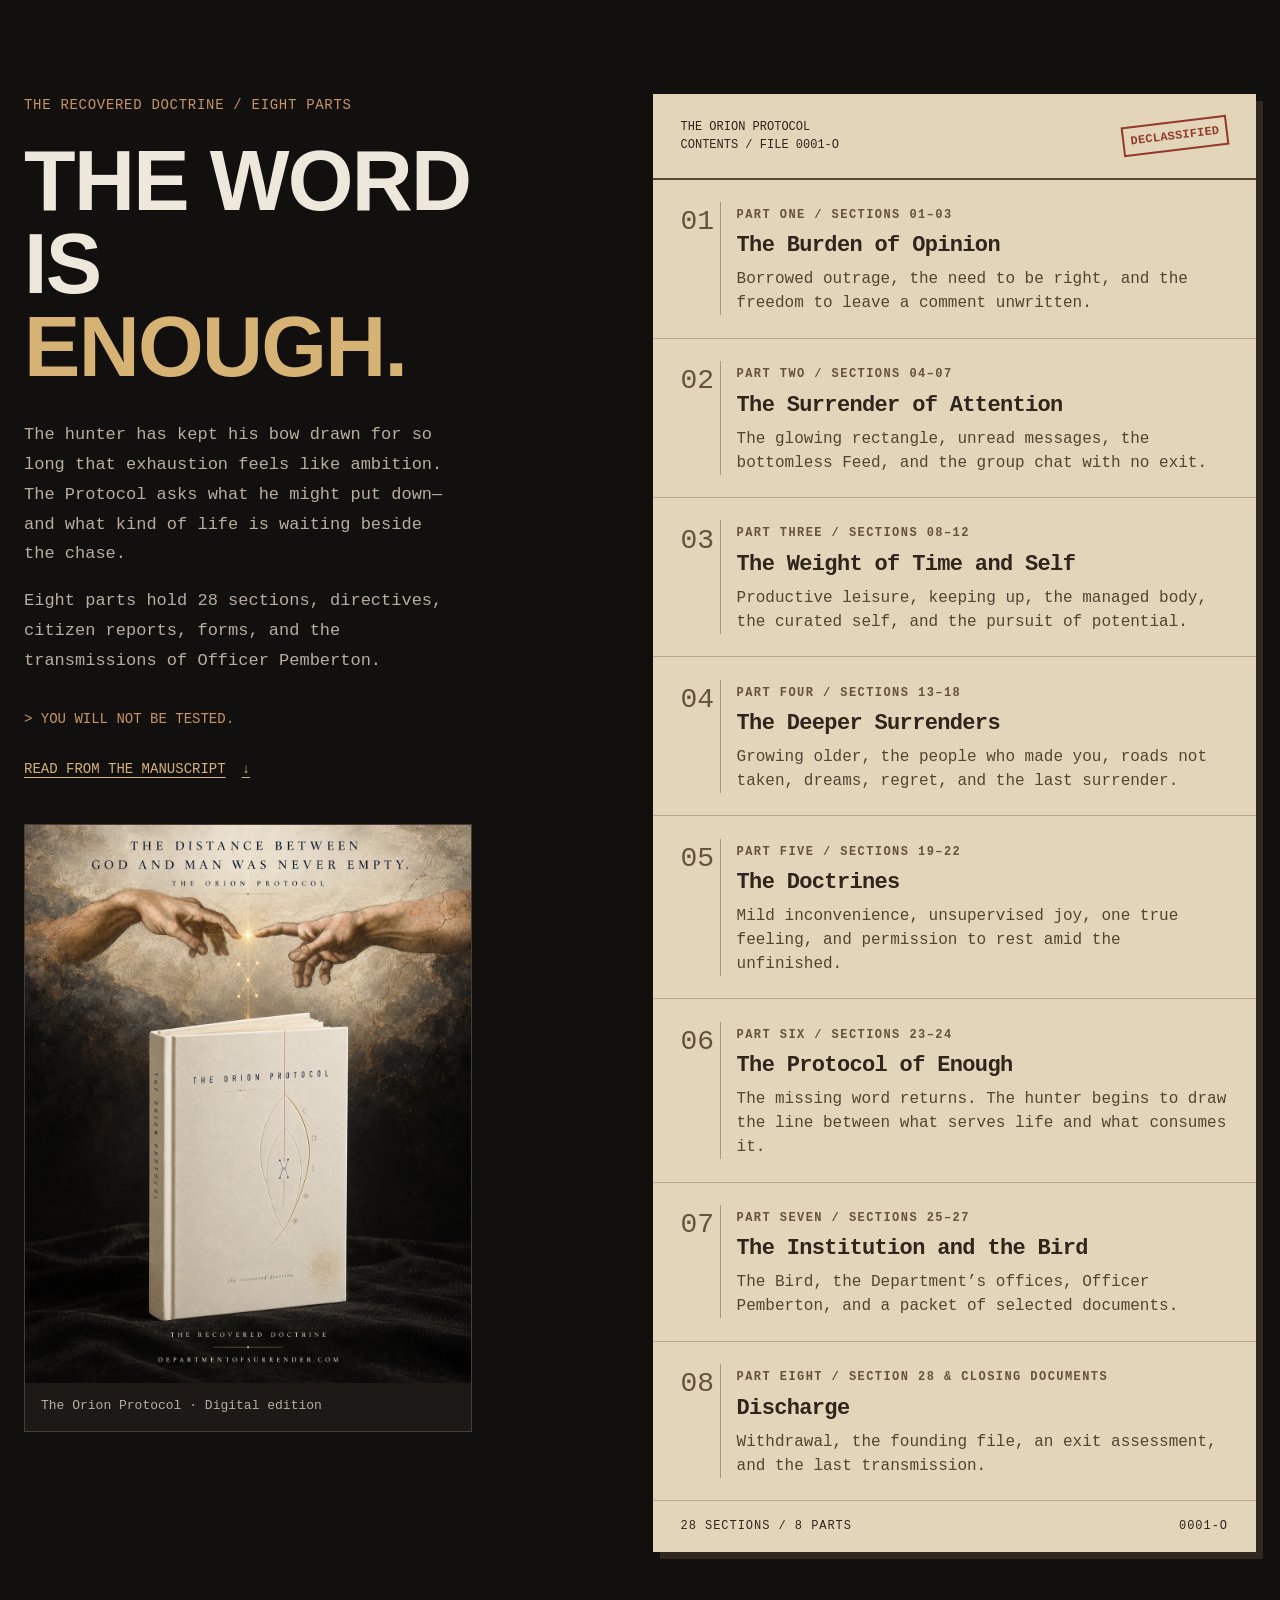
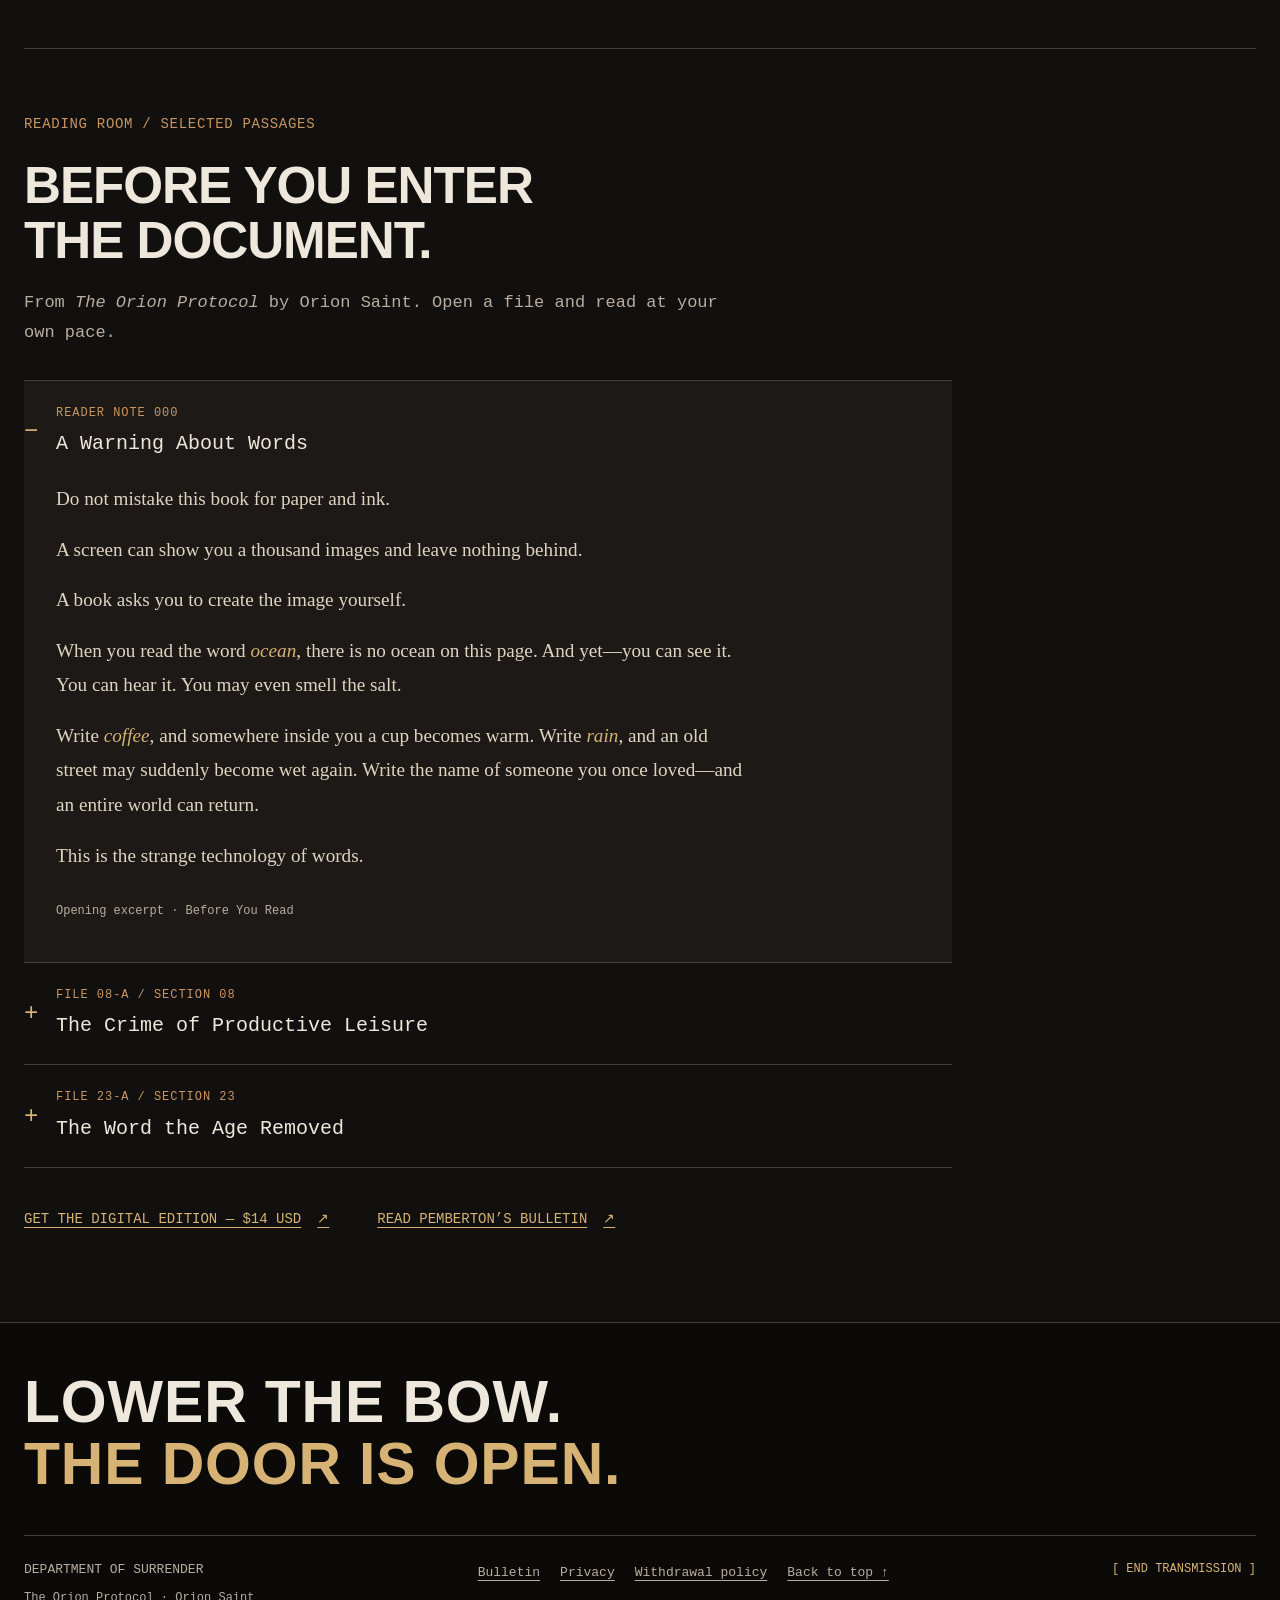
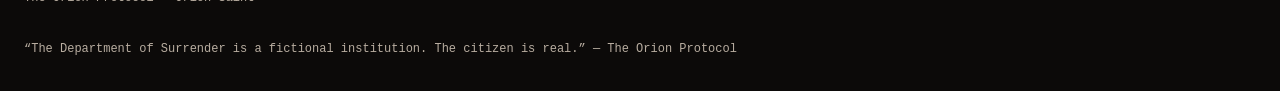
==== commit 220ba3aa: "Replace the green archive palette with charcoal, parchment and antique gold" ====
--- a/index.html
+++ b/index.html
@@ -4,7 +4,7 @@
 <meta charset="utf-8"><meta name="viewport" content="width=device-width, initial-scale=1">
 <title>The Orion Protocol by Orion Saint — Department of Surrender</title>
 <meta name="description" content="Lower the bow. Enter The Orion Protocol by Orion Saint: a philosophical satire in eight parts, with the transmissions of Officer Pemberton and the mystery of the Bird. Read selected passages.">
-<meta name="theme-color" content="#0b120f"><link rel="canonical" href="https://departmentofsurrender.com/">
+<meta name="theme-color" content="#12100f"><link rel="canonical" href="https://departmentofsurrender.com/">
 <link rel="stylesheet" href="/site.css"><script defer src="/_vercel/insights/script.js"></script>
 </head>
 <body id="top">
--- a/site.css
+++ b/site.css
@@ -1,21 +1,21 @@
-:root{--bg:#0b120f;--panel:#111c16;--ink:#e5e6d7;--muted:#a4b7a3;--green:#b2ef86;--amber:#e4b660;--line:#364638;--paper:#dad8bf;--red:#933a2b;--mono:'Courier New',Courier,monospace;--display:Impact,'Arial Narrow','Arial Black',sans-serif;color-scheme:dark}
-*{box-sizing:border-box}html{scroll-behavior:smooth;scroll-padding-top:6.5rem}body{margin:0;background:var(--bg);color:var(--ink);font-family:var(--mono);line-height:1.6}body:after{content:'';position:fixed;inset:0;z-index:100;pointer-events:none;opacity:.12;background:repeating-linear-gradient(0deg,transparent 0,transparent 3px,#000 3px,#000 4px)}a{color:inherit;text-underline-offset:.3em}button,input{font:inherit}:focus-visible{outline:2px solid var(--amber);outline-offset:5px}.manifest:focus{outline:none}.skip-link{position:fixed;top:-8rem;left:1rem;z-index:110;background:var(--green);color:var(--bg);padding:1rem}.skip-link:focus{top:1rem}
-.transmission{display:flex;justify-content:space-between;gap:1rem;padding:.45rem max(1.5rem,calc((100vw - 1280px)/2));border-bottom:1px solid var(--line);font-size:.75rem;letter-spacing:.08em;color:var(--muted);background:#121c15}.top{position:sticky;top:0;z-index:40;background:#0b120ff5;border-bottom:1px solid var(--line);padding:1.15rem max(1.5rem,calc((100vw - 1280px)/2));display:flex;justify-content:space-between;align-items:center;gap:1.5rem}.brand{display:flex;align-items:center;gap:.85rem;font-size:.875rem;font-weight:700;line-height:1.2;letter-spacing:.07em;text-decoration:none}.brand-mark{font-size:1.8rem;letter-spacing:-.08em;border:1px solid var(--green);color:var(--green);padding:.2rem .4rem;line-height:1.15}.top nav{display:flex;align-items:center;gap:2rem;font-size:.875rem}.nav-link{text-decoration:none;color:var(--muted)}.nav-link:hover{color:var(--green)}.buy{text-decoration:none;border-bottom:1px solid var(--green);padding:.5rem 0;color:var(--green)}
-.hero{max-width:1328px;margin:auto;padding:4.5rem 1.5rem 4rem;display:grid;grid-template-columns:1fr 1.1fr;gap:3rem;align-items:center}.eyebrow{font-size:.875rem;letter-spacing:.05em;color:var(--amber);margin:0 0 1.5rem}.signal-marker{margin-right:.5rem}.hero h1{font:900 clamp(3.4rem,7.2vw,6.8rem)/.94 var(--display);letter-spacing:-.035em;margin:0 0 1.7rem;color:var(--ink)}.hero h1 em{font-style:normal;color:var(--green);text-shadow:0 0 25px #b2ef8617}.hero-description{font-size:1.0625rem;color:var(--muted);line-height:1.7;margin:0 0 1.75rem}.hero-actions{display:flex;align-items:stretch;gap:.75rem;flex-wrap:wrap}.button{display:flex;align-items:center;justify-content:center;gap:1rem;text-decoration:none;padding:.95rem 1.1rem;font-size:.875rem;line-height:1.5;font-weight:700;transition:background .15s,color .15s;min-height:3.5rem}.button-primary{background:var(--green);color:var(--bg);border:1px solid var(--green)}.button-primary:hover{background:var(--ink);border-color:var(--ink)}.button-secondary{border:1px solid var(--line);color:var(--ink)}.button-secondary:hover{border-color:var(--green);color:var(--green)}.hero-note{font-size:.75rem;letter-spacing:.03em;color:var(--muted);margin:1.25rem 0 0}.evidence{margin:0;border:1px solid #526049;background:#17201a;box-shadow:12px 12px 0 #0004;min-width:0}.evidence-top,.evidence figcaption{display:flex;justify-content:space-between;gap:1rem;flex-wrap:wrap;padding:.65rem .9rem;font-size:.75rem;letter-spacing:.04em;color:var(--muted)}.evidence-top{color:var(--green);border-bottom:1px solid var(--line)}.evidence-image{position:relative}.evidence-image img{display:block;width:100%;height:auto}.stamp{position:absolute;right:1rem;bottom:1.5rem;color:#e5bc6b;border:2px solid #e5bc6b;padding:.15rem .7rem;font-size:1.3rem;font-weight:700;letter-spacing:.12em;transform:rotate(-9deg);background:#0b120f70}.evidence figcaption{border-bottom:1px solid #7b7e65}.evidence-note{background:var(--paper);color:#1b251b;padding:1.5rem 1.75rem;position:relative}.label,.signed{font-size:.75rem;letter-spacing:.05em}.label{border-bottom:1px solid #717761;padding-bottom:.3rem}.evidence-note p{font:1.2rem/1.5 var(--mono);margin:1rem 0 .5rem}.redaction{position:absolute;right:1.5rem;bottom:1.55rem;background:#263126;color:transparent;font-size:.75rem;transform:rotate(-2deg);user-select:none}.signal-strip{border-block:1px solid var(--line);background:var(--panel);display:flex;align-items:center;justify-content:space-around;gap:1.5rem;padding:1.3rem max(1.5rem,calc((100vw - 1280px)/2));color:var(--muted);font-size:.8125rem;letter-spacing:.07em}.signal-strip p{margin:0}.signal-strip>span{color:var(--green)}
-.manifest{max-width:1328px;margin:auto;padding:6rem 1.5rem;display:grid;grid-template-columns:1fr 1.1fr;gap:5rem;align-items:start;scroll-margin-top:1rem}.doctrine-intro{position:sticky;top:8rem}.doctrine-intro h2{font:900 clamp(3.3rem,6.6vw,6.4rem)/.98 var(--display);letter-spacing:-.02em;margin:0 0 2rem}.doctrine-intro h2 span{color:var(--green)}.doctrine-intro>p:not(.eyebrow){color:var(--muted);font-size:1.0625rem;line-height:1.75;max-width:27rem}.doctrine-intro .terminal-line{font-size:.875rem!important;color:var(--amber)!important;margin-top:2rem}.text-link{display:inline-flex;gap:1rem;padding:.75rem 0;color:var(--green);font-size:.875rem}.dossier{background:var(--paper);color:#1b251b;box-shadow:7px 7px 0 #202d22;min-width:0}.dossier-head{padding:1.5rem 1.75rem;display:flex;justify-content:space-between;align-items:center;gap:1rem;border-bottom:2px solid #394232;font-size:.75rem;line-height:1.5}.declassified{border:2px solid var(--red);color:var(--red);padding:.25rem .4rem;font-weight:700;transform:rotate(-7deg);letter-spacing:.02em}.steps{list-style:none;padding:0;margin:0}.steps li{display:grid;grid-template-columns:2.5rem 1fr;gap:1rem;padding:1.4rem 1.75rem;border-bottom:1px solid #acb096;min-width:0}.step-number{font-size:1.75rem;line-height:1.2;color:#536048;border-right:1px solid #929d80;padding-top:.2rem}.step-label{font-size:.75rem;font-weight:700;letter-spacing:.12em;color:#526048}.steps h3{font-size:1.375rem;line-height:1.3;letter-spacing:-.03em;margin:.3rem 0 .4rem}.steps p{font-size:1rem;line-height:1.5;color:#3b4735;margin:0}.dossier-foot{display:flex;justify-content:space-between;padding:1rem 1.75rem;font-size:.75rem;letter-spacing:.08em}
-.foot{border-top:1px solid var(--line);background:#080f0b;padding:3rem max(1.5rem,calc((100vw - 1280px)/2)) 2rem}.footer-title{font:900 clamp(2rem,4.6vw,4.5rem)/1.05 var(--display);letter-spacing:.015em;padding-bottom:2.5rem}.footer-title span{color:var(--green)}.footer-bottom{border-top:1px solid var(--line);padding-top:1.5rem;display:flex;justify-content:space-between;gap:1.5rem;flex-wrap:wrap;font-size:.8125rem;color:var(--muted)}.footer-bottom p{margin:0}.footer-bottom p>span{display:block;margin-top:.5rem;font-size:.75rem}.foot nav{display:flex;align-items:start;gap:1.25rem;flex-wrap:wrap}.foot nav a{padding:.2rem 0}.end-transmission{font-size:.75rem;color:var(--green)}.sticky{display:none}
+:root{--bg:#12100f;--panel:#1c1916;--ink:#eee8dc;--muted:#b8ada0;--accent:#d6b375;--amber:#c99562;--line:#493e33;--paper:#e2d5b9;--red:#933a2b;--mono:'Courier New',Courier,monospace;--display:Impact,'Arial Narrow','Arial Black',sans-serif;color-scheme:dark}
+*{box-sizing:border-box}html{scroll-behavior:smooth;scroll-padding-top:6.5rem}body{margin:0;background:var(--bg);color:var(--ink);font-family:var(--mono);line-height:1.6}body:after{content:'';position:fixed;inset:0;z-index:100;pointer-events:none;opacity:.12;background:repeating-linear-gradient(0deg,transparent 0,transparent 3px,#000 3px,#000 4px)}a{color:inherit;text-underline-offset:.3em}button,input{font:inherit}:focus-visible{outline:2px solid var(--amber);outline-offset:5px}.manifest:focus{outline:none}.skip-link{position:fixed;top:-8rem;left:1rem;z-index:110;background:var(--accent);color:var(--bg);padding:1rem}.skip-link:focus{top:1rem}
+.transmission{display:flex;justify-content:space-between;gap:1rem;padding:.45rem max(1.5rem,calc((100vw - 1280px)/2));border-bottom:1px solid var(--line);font-size:.75rem;letter-spacing:.08em;color:var(--muted);background:#1b1714}.top{position:sticky;top:0;z-index:40;background:#12100ff5;border-bottom:1px solid var(--line);padding:1.15rem max(1.5rem,calc((100vw - 1280px)/2));display:flex;justify-content:space-between;align-items:center;gap:1.5rem}.brand{display:flex;align-items:center;gap:.85rem;font-size:.875rem;font-weight:700;line-height:1.2;letter-spacing:.07em;text-decoration:none}.brand-mark{font-size:1.8rem;letter-spacing:-.08em;border:1px solid var(--accent);color:var(--accent);padding:.2rem .4rem;line-height:1.15}.top nav{display:flex;align-items:center;gap:2rem;font-size:.875rem}.nav-link{text-decoration:none;color:var(--muted)}.nav-link:hover{color:var(--accent)}.buy{text-decoration:none;border-bottom:1px solid var(--accent);padding:.5rem 0;color:var(--accent)}
+.hero{max-width:1328px;margin:auto;padding:4.5rem 1.5rem 4rem;display:grid;grid-template-columns:1fr 1.1fr;gap:3rem;align-items:center}.eyebrow{font-size:.875rem;letter-spacing:.05em;color:var(--amber);margin:0 0 1.5rem}.signal-marker{margin-right:.5rem}.hero h1{font:900 clamp(3.4rem,7.2vw,6.8rem)/.94 var(--display);letter-spacing:-.035em;margin:0 0 1.7rem;color:var(--ink)}.hero h1 em{font-style:normal;color:var(--accent);text-shadow:0 0 25px #d6b37517}.hero-description{font-size:1.0625rem;color:var(--muted);line-height:1.7;margin:0 0 1.75rem}.hero-actions{display:flex;align-items:stretch;gap:.75rem;flex-wrap:wrap}.button{display:flex;align-items:center;justify-content:center;gap:1rem;text-decoration:none;padding:.95rem 1.1rem;font-size:.875rem;line-height:1.5;font-weight:700;transition:background .15s,color .15s;min-height:3.5rem}.button-primary{background:var(--accent);color:var(--bg);border:1px solid var(--accent)}.button-primary:hover{background:var(--ink);border-color:var(--ink)}.button-secondary{border:1px solid var(--line);color:var(--ink)}.button-secondary:hover{border-color:var(--accent);color:var(--accent)}.hero-note{font-size:.75rem;letter-spacing:.03em;color:var(--muted);margin:1.25rem 0 0}.evidence{margin:0;border:1px solid #6c5945;background:#201b16;box-shadow:12px 12px 0 #0004;min-width:0}.evidence-top,.evidence figcaption{display:flex;justify-content:space-between;gap:1rem;flex-wrap:wrap;padding:.65rem .9rem;font-size:.75rem;letter-spacing:.04em;color:var(--muted)}.evidence-top{color:var(--accent);border-bottom:1px solid var(--line)}.evidence-image{position:relative}.evidence-image img{display:block;width:100%;height:auto}.stamp{position:absolute;right:1rem;bottom:1.5rem;color:#d6b375;border:2px solid #d6b375;padding:.15rem .7rem;font-size:1.3rem;font-weight:700;letter-spacing:.12em;transform:rotate(-9deg);background:#12100f70}.evidence figcaption{border-bottom:1px solid #8b765c}.evidence-note{background:var(--paper);color:#30251d;padding:1.5rem 1.75rem;position:relative}.label,.signed{font-size:.75rem;letter-spacing:.05em}.label{border-bottom:1px solid #8a765b;padding-bottom:.3rem}.evidence-note p{font:1.2rem/1.5 var(--mono);margin:1rem 0 .5rem}.redaction{position:absolute;right:1.5rem;bottom:1.55rem;background:#352b23;color:transparent;font-size:.75rem;transform:rotate(-2deg);user-select:none}.signal-strip{border-block:1px solid var(--line);background:var(--panel);display:flex;align-items:center;justify-content:space-around;gap:1.5rem;padding:1.3rem max(1.5rem,calc((100vw - 1280px)/2));color:var(--muted);font-size:.8125rem;letter-spacing:.07em}.signal-strip p{margin:0}.signal-strip>span{color:var(--accent)}
+.manifest{max-width:1328px;margin:auto;padding:6rem 1.5rem;display:grid;grid-template-columns:1fr 1.1fr;gap:5rem;align-items:start;scroll-margin-top:1rem}.doctrine-intro{position:sticky;top:8rem}.doctrine-intro h2{font:900 clamp(3.3rem,6.6vw,6.4rem)/.98 var(--display);letter-spacing:-.02em;margin:0 0 2rem}.doctrine-intro h2 span{color:var(--accent)}.doctrine-intro>p:not(.eyebrow){color:var(--muted);font-size:1.0625rem;line-height:1.75;max-width:27rem}.doctrine-intro .terminal-line{font-size:.875rem!important;color:var(--amber)!important;margin-top:2rem}.text-link{display:inline-flex;gap:1rem;padding:.75rem 0;color:var(--accent);font-size:.875rem}.dossier{background:var(--paper);color:#30251d;box-shadow:7px 7px 0 #30271f;min-width:0}.dossier-head{padding:1.5rem 1.75rem;display:flex;justify-content:space-between;align-items:center;gap:1rem;border-bottom:2px solid #5a4837;font-size:.75rem;line-height:1.5}.declassified{border:2px solid var(--red);color:var(--red);padding:.25rem .4rem;font-weight:700;transform:rotate(-7deg);letter-spacing:.02em}.steps{list-style:none;padding:0;margin:0}.steps li{display:grid;grid-template-columns:2.5rem 1fr;gap:1rem;padding:1.4rem 1.75rem;border-bottom:1px solid #baa78a;min-width:0}.step-number{font-size:1.75rem;line-height:1.2;color:#66523e;border-right:1px solid #ab9778;padding-top:.2rem}.step-label{font-size:.75rem;font-weight:700;letter-spacing:.12em;color:#66523e}.steps h3{font-size:1.375rem;line-height:1.3;letter-spacing:-.03em;margin:.3rem 0 .4rem}.steps p{font-size:1rem;line-height:1.5;color:#544333;margin:0}.dossier-foot{display:flex;justify-content:space-between;padding:1rem 1.75rem;font-size:.75rem;letter-spacing:.08em}
+.foot{border-top:1px solid var(--line);background:#0c0a09;padding:3rem max(1.5rem,calc((100vw - 1280px)/2)) 2rem}.footer-title{font:900 clamp(2rem,4.6vw,4.5rem)/1.05 var(--display);letter-spacing:.015em;padding-bottom:2.5rem}.footer-title span{color:var(--accent)}.footer-bottom{border-top:1px solid var(--line);padding-top:1.5rem;display:flex;justify-content:space-between;gap:1.5rem;flex-wrap:wrap;font-size:.8125rem;color:var(--muted)}.footer-bottom p{margin:0}.footer-bottom p>span{display:block;margin-top:.5rem;font-size:.75rem}.foot nav{display:flex;align-items:start;gap:1.25rem;flex-wrap:wrap}.foot nav a{padding:.2rem 0}.end-transmission{font-size:.75rem;color:var(--accent)}.sticky{display:none}
 @media(min-width:1500px){.hero{padding-top:5rem;padding-bottom:5rem}}@media(max-width:980px){.hero{gap:2rem}.hero-actions{flex-direction:column;align-items:stretch}.hero h1{font-size:clamp(3.4rem,7vw,6rem)}.manifest{gap:2rem}.dossier-head{flex-wrap:wrap}.evidence-note{padding:1.25rem}.redaction{display:none}}
-@media(max-width:700px){html{scroll-padding-top:5.5rem}.transmission{padding:.4rem 1rem;font-size:.6875rem}.transmission>span:last-child{display:none}.top{padding:.9rem 1rem;gap:1rem}.brand{font-size:.75rem}.brand-mark{font-size:1.4rem}.top nav{font-size:.8125rem;gap:0}.nav-link{display:none}.hero{grid-template-columns:1fr;padding:2.5rem 1.25rem 3rem;gap:2.5rem}.hero h1{font-size:clamp(3.4rem,13vw,5.8rem)}.hero .eyebrow{font-size:.8125rem;margin-bottom:1.25rem}.hero-description{font-size:1rem}.hero-actions{flex-direction:row}.button{flex:1 1 14rem}.evidence{box-shadow:6px 6px 0 #0004}.evidence-note p{font-size:1.125rem}.signal-strip{gap:.75rem;padding:1rem;font-size:.6875rem;letter-spacing:0}.signal-strip p{text-align:center}.signal-strip>span{display:none}.manifest{grid-template-columns:1fr;padding:3.5rem 1.25rem;gap:2.5rem}.doctrine-intro{position:static}.doctrine-intro h2{font-size:clamp(3.3rem,12vw,5.5rem)}.doctrine-intro h2 br{display:none}.doctrine-intro h2 br:after{content:' '}.doctrine-intro h2{max-width:7em}.dossier-head{padding:1.25rem;font-size:.6875rem}.steps li{padding:1.25rem;grid-template-columns:2rem 1fr;gap:.75rem}.step-number{font-size:1.5rem}.steps h3{font-size:1.25rem}.dossier-foot{padding:1rem 1.25rem}.foot{padding:2.5rem 1.25rem}.footer-bottom{flex-direction:column}.foot nav{gap:.65rem 1.25rem}.sticky{display:flex;justify-content:center;align-items:center;gap:1rem;position:fixed;bottom:0;left:0;right:0;z-index:50;background:var(--green);color:var(--bg);padding:1rem 1.25rem calc(1rem + env(safe-area-inset-bottom));font-size:.875rem;font-weight:700;text-decoration:none;border-top:1px solid var(--bg)}body{padding-bottom:calc(4rem + env(safe-area-inset-bottom))}}
+@media(max-width:700px){html{scroll-padding-top:5.5rem}.transmission{padding:.4rem 1rem;font-size:.6875rem}.transmission>span:last-child{display:none}.top{padding:.9rem 1rem;gap:1rem}.brand{font-size:.75rem}.brand-mark{font-size:1.4rem}.top nav{font-size:.8125rem;gap:0}.nav-link{display:none}.hero{grid-template-columns:1fr;padding:2.5rem 1.25rem 3rem;gap:2.5rem}.hero h1{font-size:clamp(3.4rem,13vw,5.8rem)}.hero .eyebrow{font-size:.8125rem;margin-bottom:1.25rem}.hero-description{font-size:1rem}.hero-actions{flex-direction:row}.button{flex:1 1 14rem}.evidence{box-shadow:6px 6px 0 #0004}.evidence-note p{font-size:1.125rem}.signal-strip{gap:.75rem;padding:1rem;font-size:.6875rem;letter-spacing:0}.signal-strip p{text-align:center}.signal-strip>span{display:none}.manifest{grid-template-columns:1fr;padding:3.5rem 1.25rem;gap:2.5rem}.doctrine-intro{position:static}.doctrine-intro h2{font-size:clamp(3.3rem,12vw,5.5rem)}.doctrine-intro h2 br{display:none}.doctrine-intro h2 br:after{content:' '}.doctrine-intro h2{max-width:7em}.dossier-head{padding:1.25rem;font-size:.6875rem}.steps li{padding:1.25rem;grid-template-columns:2rem 1fr;gap:.75rem}.step-number{font-size:1.5rem}.steps h3{font-size:1.25rem}.dossier-foot{padding:1rem 1.25rem}.foot{padding:2.5rem 1.25rem}.footer-bottom{flex-direction:column}.foot nav{gap:.65rem 1.25rem}.sticky{display:flex;justify-content:center;align-items:center;gap:1rem;position:fixed;bottom:0;left:0;right:0;z-index:50;background:var(--accent);color:var(--bg);padding:1rem 1.25rem calc(1rem + env(safe-area-inset-bottom));font-size:.875rem;font-weight:700;text-decoration:none;border-top:1px solid var(--bg)}body{padding-bottom:calc(4rem + env(safe-area-inset-bottom))}}
 @media(prefers-reduced-motion:reduce){html{scroll-behavior:auto}*{transition:none!important}}
 /* THE ORION PROTOCOL / manuscript-led archive */
 .evidence-image--flamingo{background:#000}.evidence-image--flamingo img{height:28rem;object-fit:contain}.evidence-image--flamingo .stamp{right:.75rem;bottom:.75rem;font-size:.875rem}
 @media(max-width:700px){.evidence-image--flamingo img{height:auto;aspect-ratio:1}.evidence-image--flamingo .stamp{font-size:.6875rem}}
 .hero-description{max-width:33rem}.hero-description em{font-style:normal;color:var(--ink)}
 .recovery{max-width:1328px;padding:4rem 1.5rem 0;margin:auto}.recovery-heading{max-width:48rem}.recovery h2,.reading-heading h2{font:900 clamp(2.1rem,4vw,3.6rem)/1.06 var(--display);text-transform:uppercase;letter-spacing:-.02em;margin:0 0 1.25rem}.recovery-heading>p:last-child,.reading-heading>p:last-child{font-size:1.0625rem;line-height:1.75;color:var(--muted);max-width:45rem}.recovery-files{display:grid;grid-template-columns:repeat(3,minmax(0,1fr));border-block:1px solid var(--line);margin-top:2rem}.recovery-files article{padding:1.5rem 1.75rem;border-right:1px solid var(--line)}.recovery-files article:first-child{padding-left:0}.recovery-files article:last-child{border:0}.recovery-files .label{color:var(--amber)}.recovery-files h3{font-size:1.375rem;line-height:1.3;margin:.85rem 0}.recovery-files p{font-size:1rem;color:var(--muted);line-height:1.65;margin:0}
-.reading-room{border-top:1px solid var(--line);max-width:1280px;margin:0 auto;padding:4rem 0 5rem;scroll-margin-top:1rem}.reading-room:focus{outline:none}.reading-heading{margin-bottom:2rem}.reading-files{border-top:1px solid var(--line);max-width:58rem}.reading-files details{border-bottom:1px solid var(--line)}.reading-files summary{padding:1.5rem 1rem 1.5rem 2rem;position:relative;cursor:pointer;font-size:1.25rem;line-height:1.45;color:var(--ink);list-style:none}.reading-files summary::-webkit-details-marker{display:none}.reading-files summary:before{content:'+';position:absolute;left:0;top:2.15rem;color:var(--green);font-size:1.5rem}.reading-files details[open]>summary:before{content:'−'}.reading-files summary>span{display:block;font-size:.75rem;letter-spacing:.08em;color:var(--amber);margin-bottom:.45rem}.reading-files details[open]{background:#111c16}.passage{padding:0 2rem 1.5rem;max-width:47rem;font-family:Georgia,serif;font-size:1.2rem;line-height:1.8;color:#d4dbcc}.passage p{margin:0 0 1rem}.passage em{color:var(--green)}.passage .source-note{font:.75rem/1.7 var(--mono);color:var(--muted);margin-top:1.75rem}.reading-links{display:flex;gap:1rem 3rem;flex-wrap:wrap;margin-top:1.75rem}.fiction-note{margin:2rem 0 0;color:var(--muted);font-size:.75rem;max-width:50rem}
+.reading-room{border-top:1px solid var(--line);max-width:1280px;margin:0 auto;padding:4rem 0 5rem;scroll-margin-top:1rem}.reading-room:focus{outline:none}.reading-heading{margin-bottom:2rem}.reading-files{border-top:1px solid var(--line);max-width:58rem}.reading-files details{border-bottom:1px solid var(--line)}.reading-files summary{padding:1.5rem 1rem 1.5rem 2rem;position:relative;cursor:pointer;font-size:1.25rem;line-height:1.45;color:var(--ink);list-style:none}.reading-files summary::-webkit-details-marker{display:none}.reading-files summary:before{content:'+';position:absolute;left:0;top:2.15rem;color:var(--accent);font-size:1.5rem}.reading-files details[open]>summary:before{content:'−'}.reading-files summary>span{display:block;font-size:.75rem;letter-spacing:.08em;color:var(--amber);margin-bottom:.45rem}.reading-files details[open]{background:#1c1916}.passage{padding:0 2rem 1.5rem;max-width:47rem;font-family:Georgia,serif;font-size:1.2rem;line-height:1.8;color:#dfd4c2}.passage p{margin:0 0 1rem}.passage em{color:var(--accent)}.passage .source-note{font:.75rem/1.7 var(--mono);color:var(--muted);margin-top:1.75rem}.reading-links{display:flex;gap:1rem 3rem;flex-wrap:wrap;margin-top:1.75rem}.fiction-note{margin:2rem 0 0;color:var(--muted);font-size:.75rem;max-width:50rem}
 @media(max-width:1328px){.reading-room{margin-inline:1.5rem}}
 @media(max-width:900px){.top nav{gap:1rem}.recovery-files article{padding-inline:1.2rem}}
 @media(max-width:700px){.recovery{padding:3rem 1.25rem 0}.recovery-files{grid-template-columns:1fr}.recovery-files article,.recovery-files article:first-child{padding:1.5rem 0;border-right:0;border-bottom:1px solid var(--line)}.recovery-files article:last-child{border:0}.reading-room{margin-inline:1.25rem;padding:3rem 0}.reading-files summary{font-size:1.125rem;padding-left:1.5rem;padding-right:.5rem}.passage{padding:0 1.25rem 1rem;font-size:1.125rem}.reading-links{gap:.75rem}.hero h1{font-size:clamp(3.2rem,13vw,5.8rem)}}
 
 /* The Orion Protocol book artwork */
-.doctrine-intro{position:static}.book-art{max-width:28rem;margin:2rem 0 0;border:1px solid var(--line);background:#111c16}.book-art a{display:block}.book-art img{display:block;width:100%;height:auto}.book-art figcaption{padding:.85rem 1rem;font-size:.8125rem;color:var(--muted)}
+.doctrine-intro{position:static}.book-art{max-width:28rem;margin:2rem 0 0;border:1px solid var(--line);background:#1c1916}.book-art a{display:block}.book-art img{display:block;width:100%;height:auto}.book-art figcaption{padding:.85rem 1rem;font-size:.8125rem;color:var(--muted)}
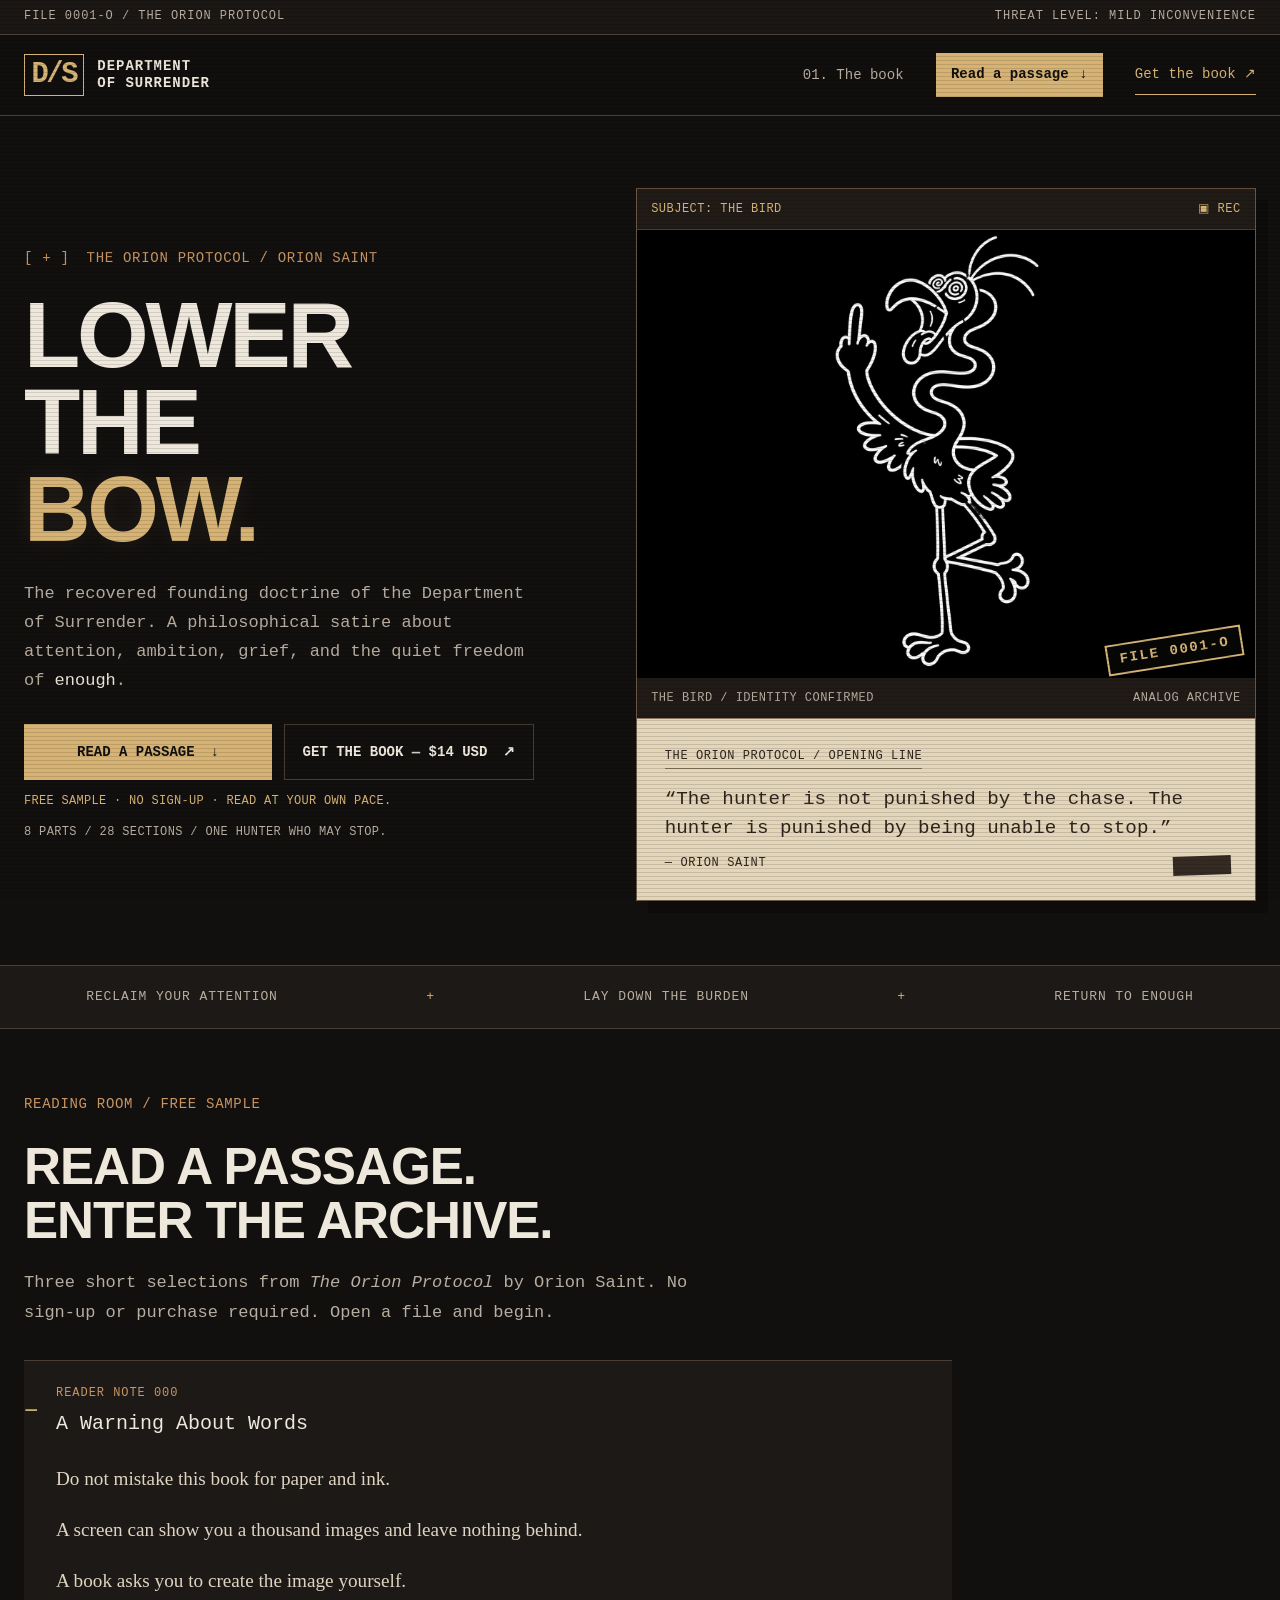
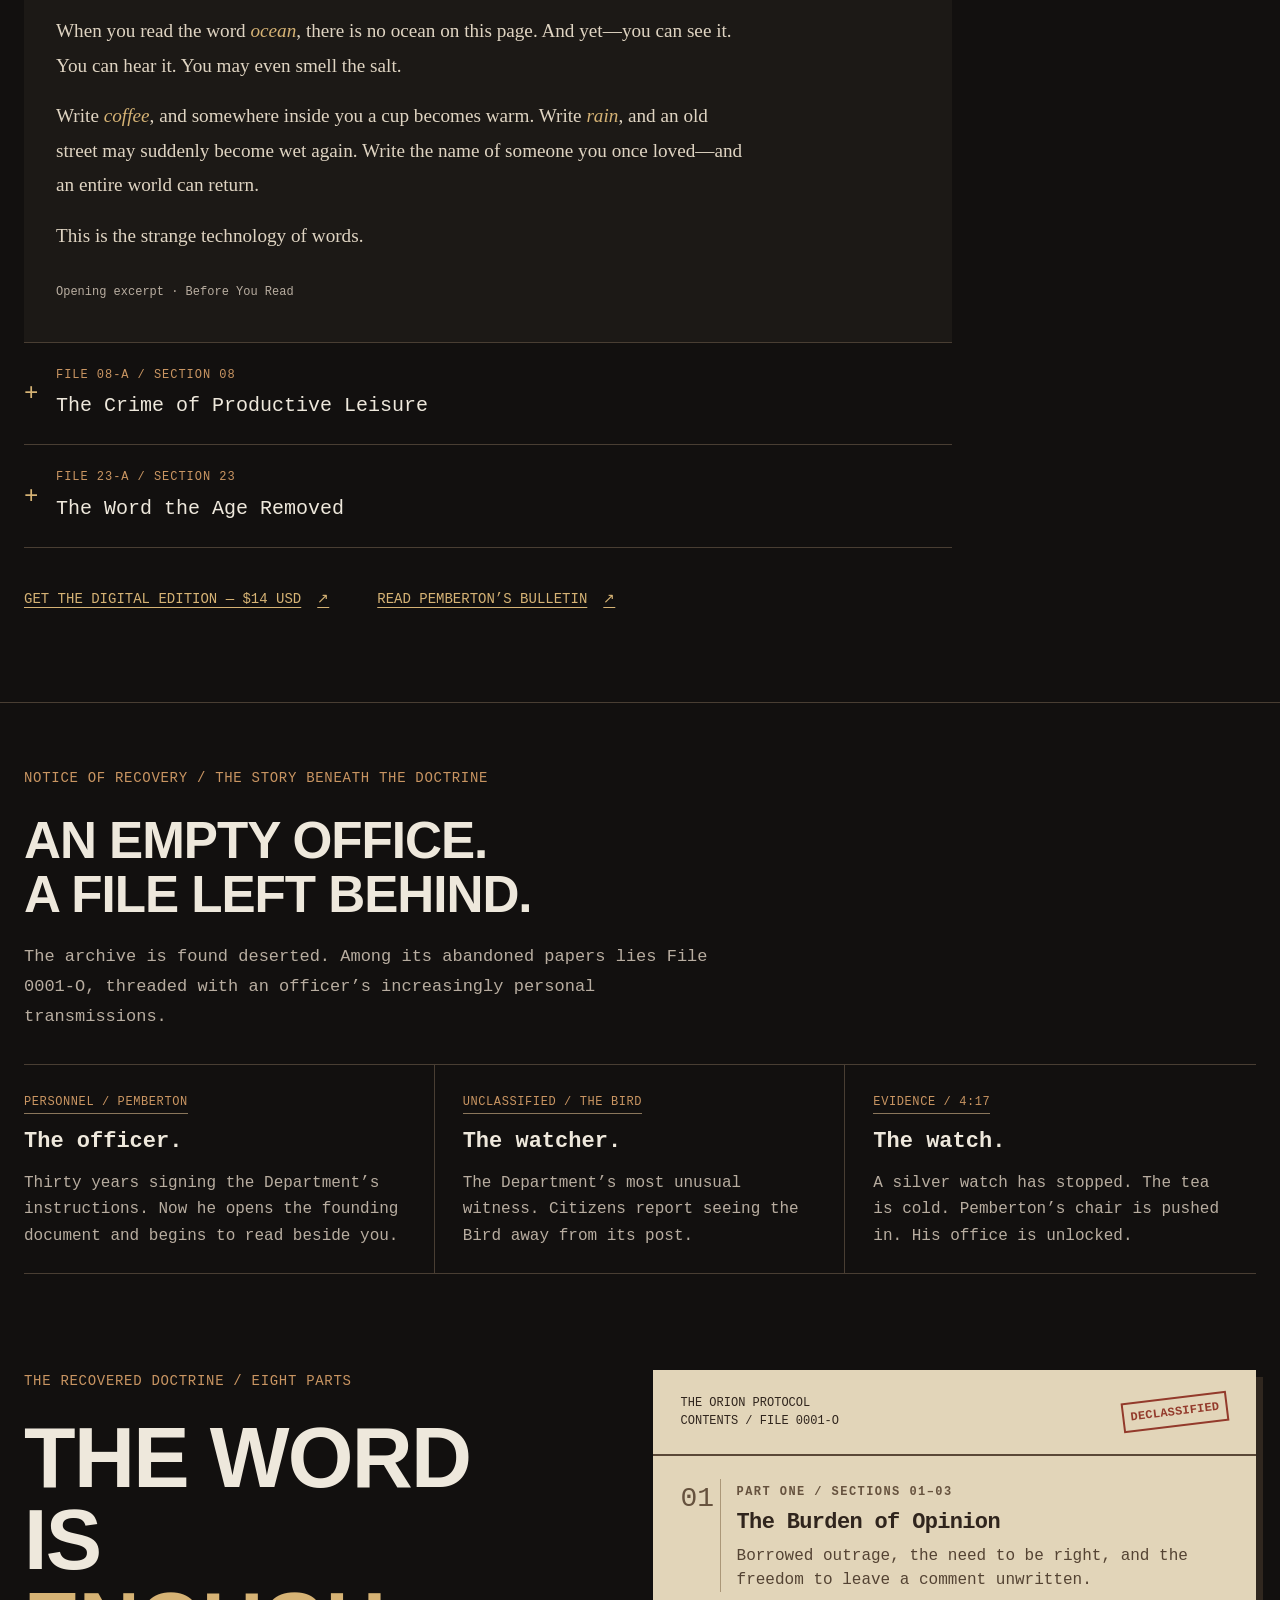
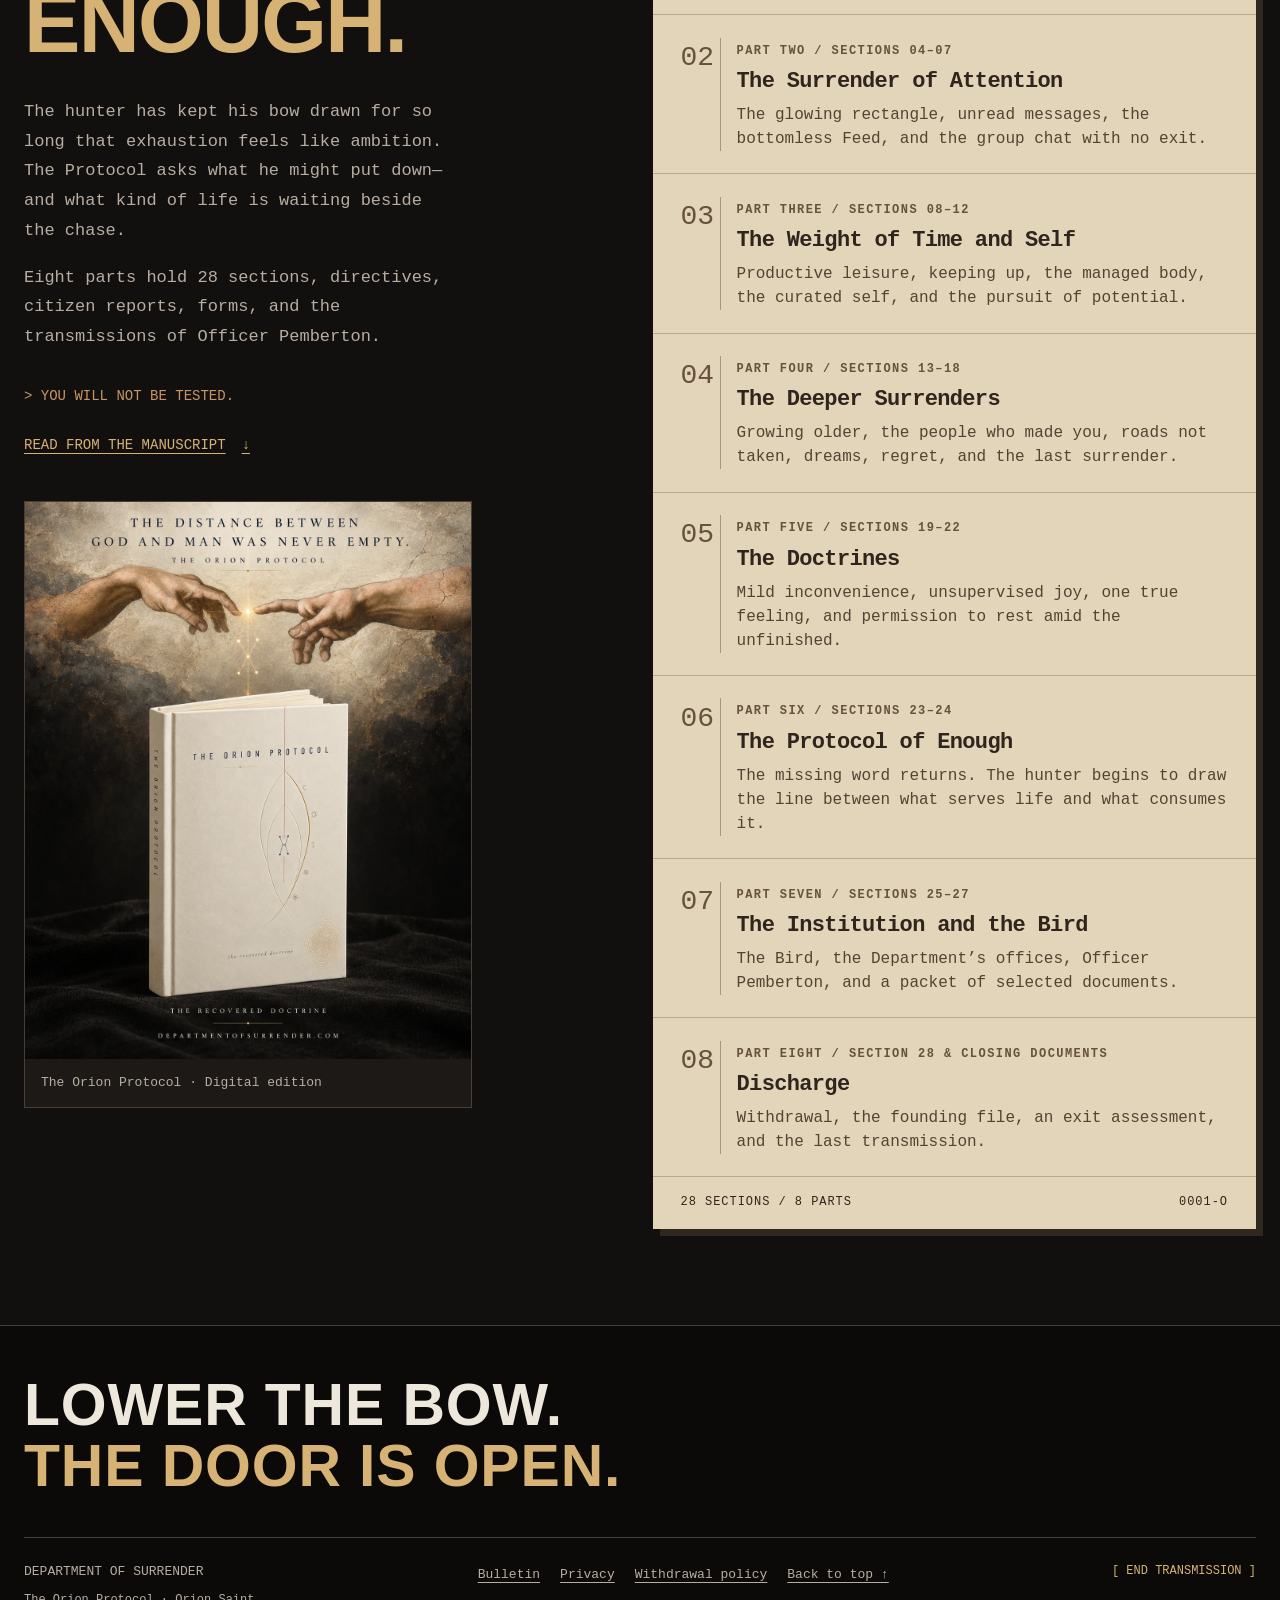
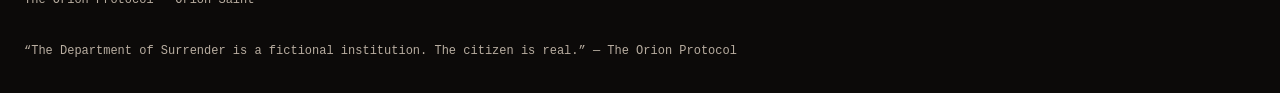
==== commit c36b03d7: "Promote the free reading sample throughout the homepage" ====
--- a/index.html
+++ b/index.html
@@ -5,25 +5,31 @@
 <title>The Orion Protocol by Orion Saint — Department of Surrender</title>
 <meta name="description" content="Lower the bow. Enter The Orion Protocol by Orion Saint: a philosophical satire in eight parts, with the transmissions of Officer Pemberton and the mystery of the Bird. Read selected passages.">
 <meta name="theme-color" content="#12100f"><link rel="canonical" href="https://departmentofsurrender.com/">
-<link rel="stylesheet" href="/site.css"><script defer src="/_vercel/insights/script.js"></script>
+<link rel="stylesheet" href="/site.css"><script defer src="/analytics.js"></script><script defer src="/_vercel/insights/script.js"></script>
 </head>
 <body id="top">
 <a class="skip-link" href="#doctrine">Skip to the book</a>
 <div class="transmission"><span>FILE 0001-O / THE ORION PROTOCOL</span><span>THREAT LEVEL: MILD INCONVENIENCE</span></div>
 <header class="top">
 <a class="brand" href="/" aria-label="Department of Surrender home"><span class="brand-mark" aria-hidden="true">D/S</span><span>DEPARTMENT<br>OF SURRENDER</span></a>
-<nav aria-label="Main navigation"><a class="nav-link" href="#doctrine">01. The book</a><a class="nav-link" href="#read">02. Read a passage</a><a class="buy" href="/requisition.html">Get the book <span aria-hidden="true">↗</span></a></nav>
+<nav aria-label="Main navigation"><a class="nav-link" href="#doctrine">01. The book</a><a class="read-cta" href="#read">Read a passage <span aria-hidden="true">↓</span></a><a class="buy" href="/requisition.html">Get the book <span aria-hidden="true">↗</span></a></nav>
 </header>
 <main>
 <section class="hero" aria-labelledby="hero-title">
 <div class="hero-copy"><p class="eyebrow"><span class="signal-marker" aria-hidden="true">[ + ]</span> THE ORION PROTOCOL / ORION SAINT</p>
 <h1 id="hero-title">LOWER<br>THE<br><em>BOW.</em></h1>
 <p class="hero-description">The recovered founding doctrine of the Department of Surrender. A philosophical satire about attention, ambition, grief, and the quiet freedom of <em>enough</em>.</p>
-<div class="hero-actions"><a class="button button-primary" href="/requisition.html">GET THE BOOK — $14 USD <span aria-hidden="true">↗</span></a><a class="button button-secondary" href="#read">READ A PASSAGE <span aria-hidden="true">↓</span></a></div>
+<div class="hero-actions"><a class="button button-primary sample-button" href="#read">READ A PASSAGE <span aria-hidden="true">↓</span></a><a class="button button-secondary" href="/requisition.html">GET THE BOOK — $14 USD <span aria-hidden="true">↗</span></a></div><p class="sample-note">FREE SAMPLE · NO SIGN-UP · READ AT YOUR OWN PACE.</p>
 <p class="hero-note">8 PARTS / 28 SECTIONS / ONE HUNTER WHO MAY STOP.</p></div>
 <figure class="evidence"><div class="evidence-top"><span>SUBJECT: THE BIRD</span><span aria-hidden="true">▣ REC</span></div><div class="evidence-image evidence-image--flamingo"><img src="/orion-flamingo.webp" width="1254" height="1254" fetchpriority="high" alt="White line drawing of the flamingo on black, with spiral eyes, a winding neck, tongue out, and one wing raising its middle finger."><span class="stamp" aria-hidden="true">FILE 0001-O</span></div><figcaption><span>THE BIRD / IDENTITY CONFIRMED</span><span>ANALOG ARCHIVE</span></figcaption><div class="evidence-note"><span class="label">THE ORION PROTOCOL / OPENING LINE</span><p>“The hunter is not punished by the chase. The hunter is punished by being unable to stop.”</p><span class="signed">— ORION SAINT</span><span class="redaction" aria-hidden="true">REDACTED</span></div></figure>
 </section>
 <div class="signal-strip" aria-label="Themes of the book"><p>RECLAIM YOUR ATTENTION</p><span aria-hidden="true">+</span><p>LAY DOWN THE BURDEN</p><span aria-hidden="true">+</span><p>RETURN TO ENOUGH</p></div>
+<section class="reading-room" id="read" aria-labelledby="read-title" tabindex="-1"><div class="reading-heading"><p class="eyebrow">READING ROOM / FREE SAMPLE</p><h2 id="read-title">Read a passage.<br>Enter the archive.</h2><p>Three short selections from <cite>The Orion Protocol</cite> by Orion Saint. No sign-up or purchase required. Open a file and begin.</p></div>
+<div class="reading-files">
+<details open><summary><span>READER NOTE 000</span>A Warning About Words</summary><div class="passage"><p>Do not mistake this book for paper and ink.</p><p>A screen can show you a thousand images and leave nothing behind.</p><p>A book asks you to create the image yourself.</p><p>When you read the word <em>ocean</em>, there is no ocean on this page. And yet—you can see it. You can hear it. You may even smell the salt.</p><p>Write <em>coffee</em>, and somewhere inside you a cup becomes warm. Write <em>rain</em>, and an old street may suddenly become wet again. Write the name of someone you once loved—and an entire world can return.</p><p>This is the strange technology of words.</p><p class="source-note">Opening excerpt · Before You Read</p></div></details>
+<details><summary><span>FILE 08-A / SECTION 08</span>The Crime of Productive Leisure</summary><div class="passage"><p>The Department has received credible reports that citizens are optimising their rest.</p><p>You have a hobby, and the hobby has a spreadsheet. You go for a walk, and the walk has a target. You read a book faster because somewhere you absorbed the idea that books are objects to clear rather than countries in which to become temporarily lost.</p><p>Even sleep has become a performance review delivered each morning by a watch that did not sleep at all.</p><p class="source-note">Opening excerpt · Part Three: The Weight of Time and Self</p></div></details>
+<details><summary><span>FILE 23-A / SECTION 23</span>The Word the Age Removed</summary><div class="passage"><p>There is a word that has quietly disappeared from circulation.</p><p>No announcement accompanied its removal. There was no ceremony, no final use recorded in the archive. You simply reached for the word one day and found another word occupying its place.</p><p>The replacement was <em>more</em>.</p><p>The missing word is <em>enough</em>.</p><p class="source-note">Opening excerpt · Part Six: The Protocol of Enough</p></div></details>
+</div><div class="reading-links"><a class="text-link" href="/requisition.html">GET THE DIGITAL EDITION — $14 USD <span aria-hidden="true">↗</span></a><a class="text-link" href="/bulletin.html">READ PEMBERTON’S BULLETIN <span aria-hidden="true">↗</span></a></div></section>
 <section class="recovery" aria-labelledby="recovery-title"><div class="recovery-heading"><p class="eyebrow">NOTICE OF RECOVERY / THE STORY BENEATH THE DOCTRINE</p><h2 id="recovery-title">An empty office.<br>A file left behind.</h2><p>The archive is found deserted. Among its abandoned papers lies File 0001-O, threaded with an officer’s increasingly personal transmissions.</p></div><div class="recovery-files"><article><span class="label">PERSONNEL / PEMBERTON</span><h3>The officer.</h3><p>Thirty years signing the Department’s instructions. Now he opens the founding document and begins to read beside you.</p></article><article><span class="label">UNCLASSIFIED / THE BIRD</span><h3>The watcher.</h3><p>The Department’s most unusual witness. Citizens report seeing the Bird away from its post.</p></article><article><span class="label">EVIDENCE / 4:17</span><h3>The watch.</h3><p>A silver watch has stopped. The tea is cold. Pemberton’s chair is pushed in. His office is unlocked.</p></article></div></section>
 <section class="manifest" id="doctrine" aria-labelledby="doctrine-title" tabindex="-1">
 <div class="doctrine-intro"><p class="eyebrow">THE RECOVERED DOCTRINE / EIGHT PARTS</p><h2 id="doctrine-title">THE WORD<br> IS<br> <span>ENOUGH.</span></h2><p>The hunter has kept his bow drawn for so long that exhaustion feels like ambition. The Protocol asks what he might put down—and what kind of life is waiting beside the chase.</p><p>Eight parts hold 28 sections, directives, citizen reports, forms, and the transmissions of Officer Pemberton.</p><p class="terminal-line">&gt; YOU WILL NOT BE TESTED.</p><a class="text-link" href="#read">READ FROM THE MANUSCRIPT <span aria-hidden="true">↓</span></a><figure class="book-art"><a href="/requisition.html" aria-label="View The Orion Protocol digital edition"><img src="/orion-book-art.webp" width="1122" height="1402" loading="lazy" alt="The Orion Protocol book artwork: an ivory book beneath two reaching hands and an Orion constellation, with the words “The distance between God and man was never empty.”"></a><figcaption>The Orion Protocol · Digital edition</figcaption></figure></div>
@@ -39,13 +45,8 @@
 <li><span class="step-number">08</span><div><span class="step-label">PART EIGHT / SECTION 28 &amp; CLOSING DOCUMENTS</span><h3>Discharge</h3><p>Withdrawal, the founding file, an exit assessment, and the last transmission.</p></div></li>
 </ol><div class="dossier-foot"><span>28 SECTIONS / 8 PARTS</span><span>0001-O</span></div></div>
 </section>
-<section class="reading-room" id="read" aria-labelledby="read-title" tabindex="-1"><div class="reading-heading"><p class="eyebrow">READING ROOM / SELECTED PASSAGES</p><h2 id="read-title">Before you enter<br>the document.</h2><p>From <cite>The Orion Protocol</cite> by Orion Saint. Open a file and read at your own pace.</p></div>
-<div class="reading-files">
-<details open><summary><span>READER NOTE 000</span>A Warning About Words</summary><div class="passage"><p>Do not mistake this book for paper and ink.</p><p>A screen can show you a thousand images and leave nothing behind.</p><p>A book asks you to create the image yourself.</p><p>When you read the word <em>ocean</em>, there is no ocean on this page. And yet—you can see it. You can hear it. You may even smell the salt.</p><p>Write <em>coffee</em>, and somewhere inside you a cup becomes warm. Write <em>rain</em>, and an old street may suddenly become wet again. Write the name of someone you once loved—and an entire world can return.</p><p>This is the strange technology of words.</p><p class="source-note">Opening excerpt · Before You Read</p></div></details>
-<details><summary><span>FILE 08-A / SECTION 08</span>The Crime of Productive Leisure</summary><div class="passage"><p>The Department has received credible reports that citizens are optimising their rest.</p><p>You have a hobby, and the hobby has a spreadsheet. You go for a walk, and the walk has a target. You read a book faster because somewhere you absorbed the idea that books are objects to clear rather than countries in which to become temporarily lost.</p><p>Even sleep has become a performance review delivered each morning by a watch that did not sleep at all.</p><p class="source-note">Opening excerpt · Part Three: The Weight of Time and Self</p></div></details>
-<details><summary><span>FILE 23-A / SECTION 23</span>The Word the Age Removed</summary><div class="passage"><p>There is a word that has quietly disappeared from circulation.</p><p>No announcement accompanied its removal. There was no ceremony, no final use recorded in the archive. You simply reached for the word one day and found another word occupying its place.</p><p>The replacement was <em>more</em>.</p><p>The missing word is <em>enough</em>.</p><p class="source-note">Opening excerpt · Part Six: The Protocol of Enough</p></div></details>
-</div><div class="reading-links"><a class="text-link" href="/requisition.html">GET THE DIGITAL EDITION — $14 USD <span aria-hidden="true">↗</span></a><a class="text-link" href="/bulletin.html">READ PEMBERTON’S BULLETIN <span aria-hidden="true">↗</span></a></div></section>
+
 </main>
 <footer class="foot"><div class="footer-title">LOWER THE BOW.<br><span>THE DOOR IS OPEN.</span></div><div class="footer-bottom"><p>DEPARTMENT OF SURRENDER<br><span>The Orion Protocol · Orion Saint</span></p><nav aria-label="Footer navigation"><a href="/bulletin.html">Bulletin</a><a href="/privacy.html">Privacy</a><a href="/withdraw.html">Withdrawal policy</a><a href="#top">Back to top ↑</a></nav><span class="end-transmission">[ END TRANSMISSION ]</span></div><p class="fiction-note">“The Department of Surrender is a fictional institution. The citizen is real.” — The Orion Protocol</p></footer>
-<a class="sticky" href="/requisition.html">GET THE BOOK — $14 USD <span aria-hidden="true">↗</span></a>
+<a class="sticky" href="#read">READ A PASSAGE — FREE SAMPLE <span aria-hidden="true">↓</span></a>
 </body></html>
--- a/site.css
+++ b/site.css
@@ -19,3 +19,10 @@
 
 /* The Orion Protocol book artwork */
 .doctrine-intro{position:static}.book-art{max-width:28rem;margin:2rem 0 0;border:1px solid var(--line);background:#1c1916}.book-art a{display:block}.book-art img{display:block;width:100%;height:auto}.book-art figcaption{padding:.85rem 1rem;font-size:.8125rem;color:var(--muted)}
+
+/* Free sample / primary reader invitation */
+.read-cta{display:inline-flex;align-items:center;justify-content:center;gap:.65rem;min-height:44px;padding:.65rem .9rem;background:var(--accent);border:1px solid var(--accent);color:var(--bg);text-decoration:none;font-weight:700;line-height:1.4}
+.read-cta:hover{background:var(--ink);border-color:var(--ink)}
+.sample-button{min-width:15.5rem}.sample-note{margin:.75rem 0 0;font-size:.75rem;color:var(--accent);letter-spacing:.025em}.sample-note+.hero-note{margin-top:.75rem}
+.signal-strip+.reading-room{border-top:0}.reading-room+.recovery{border-top:1px solid var(--line)}
+@media(max-width:700px){.top nav .buy{display:none}.top nav{gap:0}.read-cta{font-size:.75rem;padding:.55rem .65rem;gap:.4rem}.sample-button{min-width:0}.sample-note{line-height:1.65}.top .brand{font-size:.6875rem;gap:.55rem}}
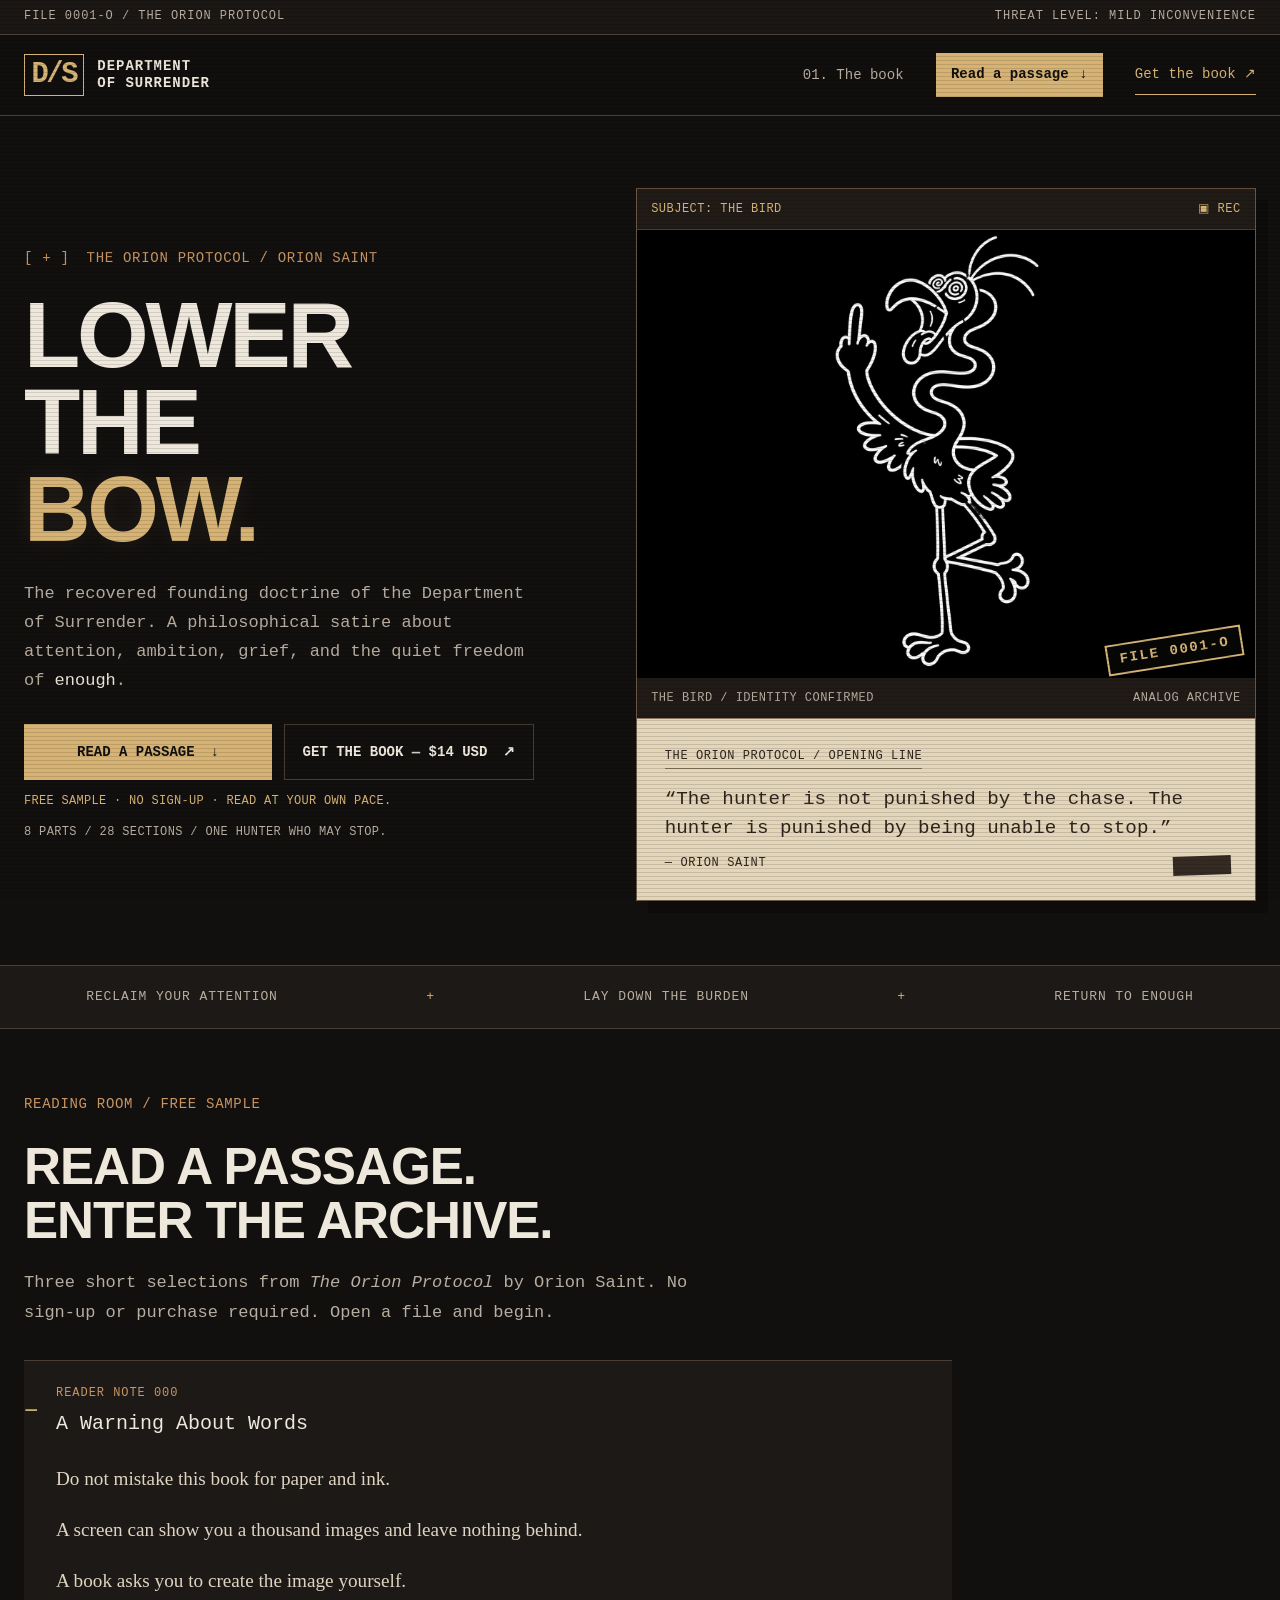
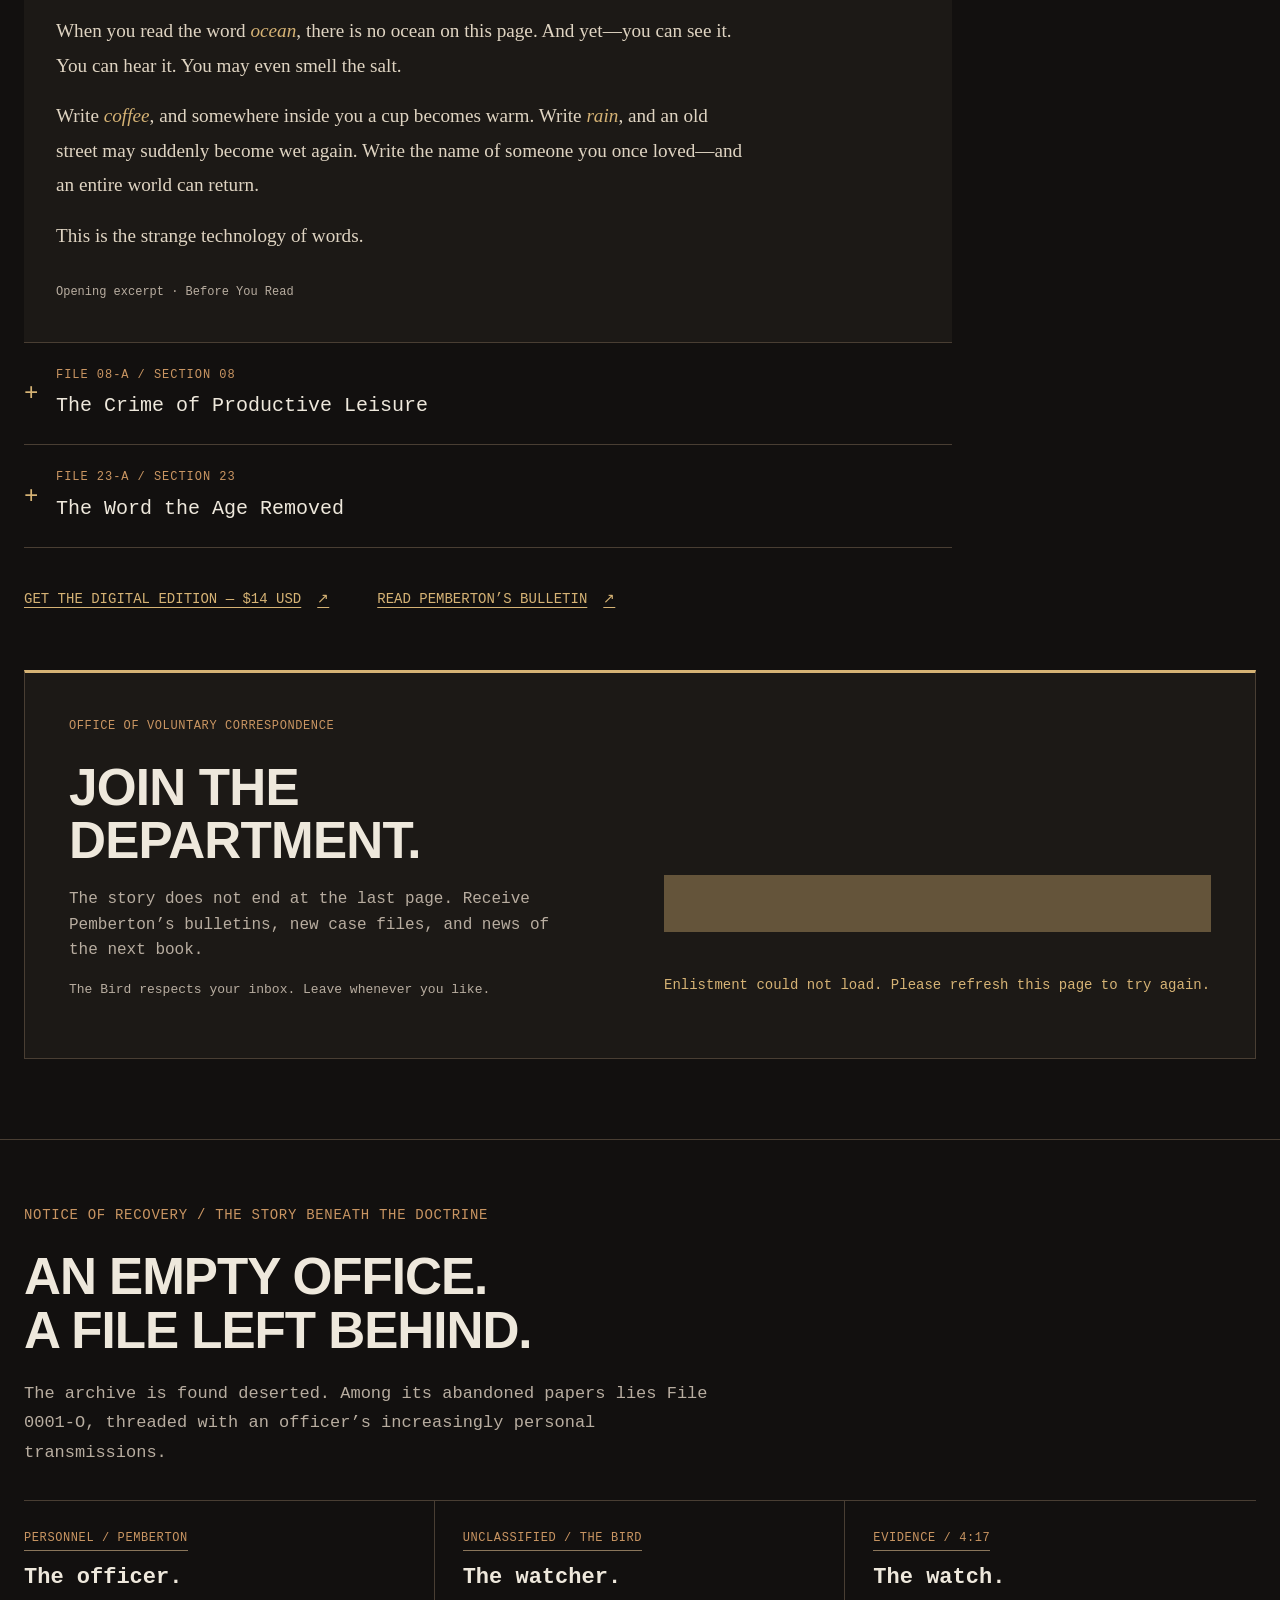
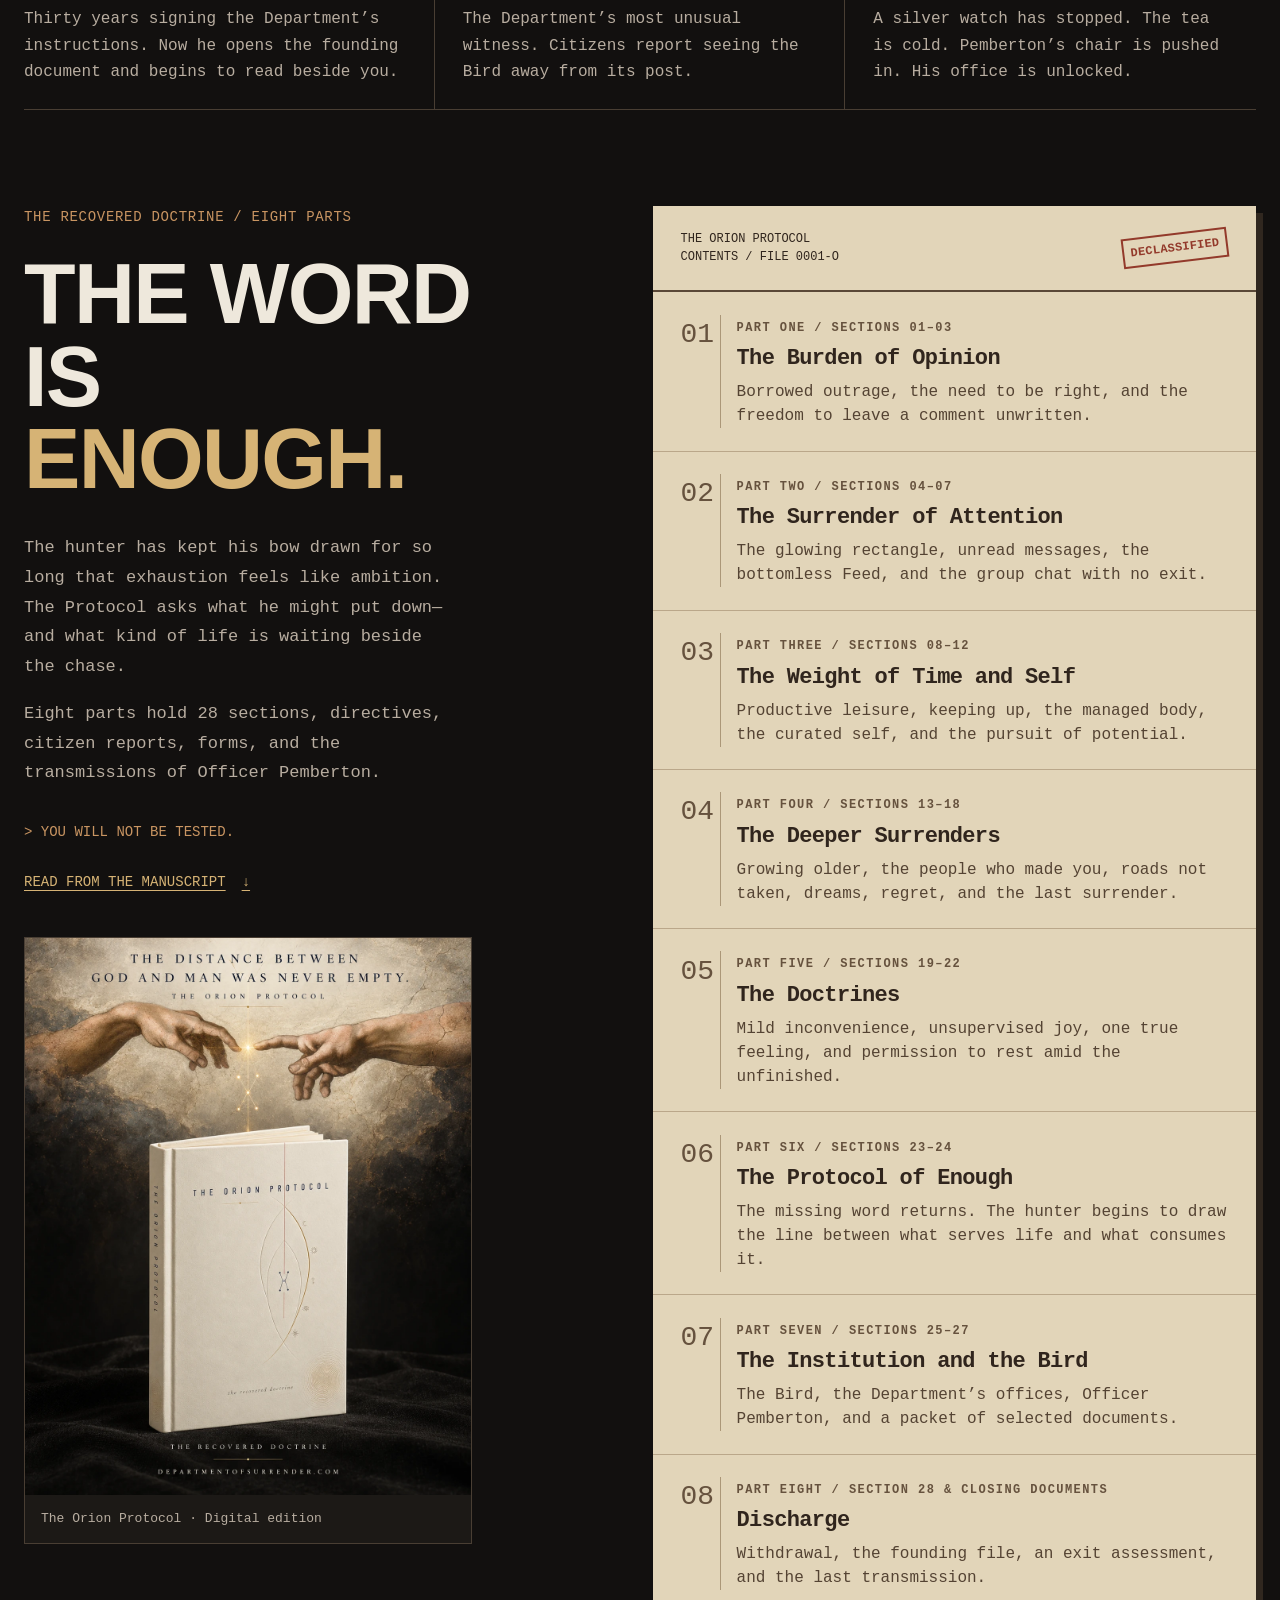
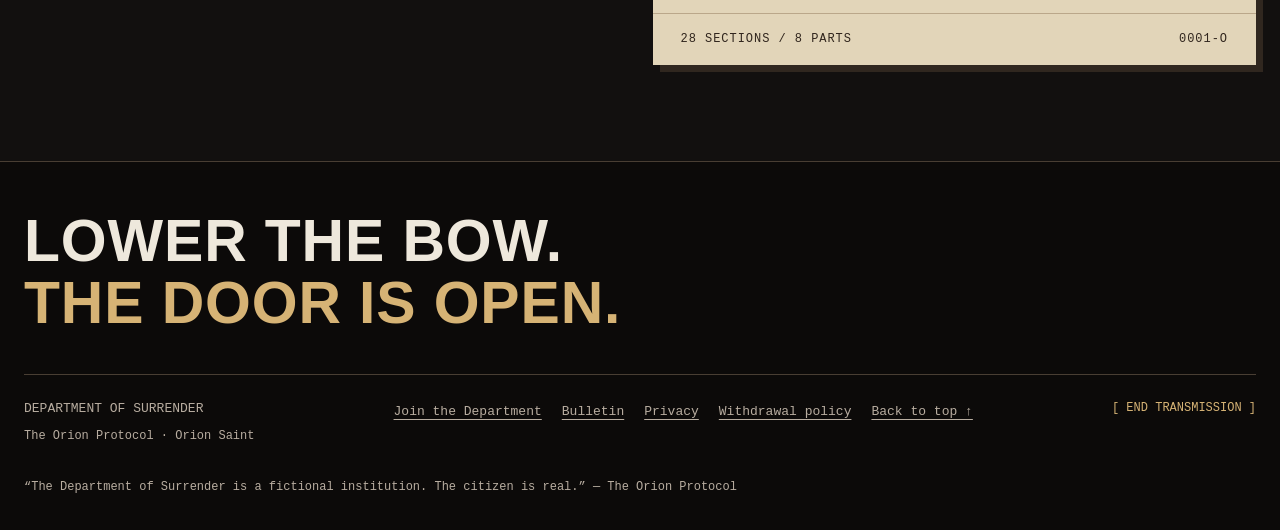
==== commit 3cd20ebf: "Add confirmed Join the Department email opt-in" ====
--- a/index.html
+++ b/index.html
@@ -6,6 +6,26 @@
 <meta name="description" content="Lower the bow. Enter The Orion Protocol by Orion Saint: a philosophical satire in eight parts, with the transmissions of Officer Pemberton and the mystery of the Bird. Read selected passages.">
 <meta name="theme-color" content="#12100f"><link rel="canonical" href="https://departmentofsurrender.com/">
 <link rel="stylesheet" href="/site.css"><script defer src="/analytics.js"></script><script defer src="/_vercel/insights/script.js"></script>
+
+<!-- Social sharing: crawler-readable, absolute URLs -->
+<meta property="og:site_name" content="Department of Surrender">
+<meta property="og:type" content="website">
+<meta property="og:locale" content="en_US">
+<meta property="og:title" content="The Orion Protocol by Orion Saint — Department of Surrender">
+<meta property="og:description" content="Lower the bow. Enter The Orion Protocol by Orion Saint: a philosophical satire in eight parts, with the transmissions of Officer Pemberton and the mystery of the Bird. Read selected passages.">
+<meta property="og:url" content="https://departmentofsurrender.com/">
+<meta property="og:image" content="https://departmentofsurrender.com/og-flamingo.png">
+<meta property="og:image:secure_url" content="https://departmentofsurrender.com/og-flamingo.png">
+<meta property="og:image:type" content="image/png">
+<meta property="og:image:width" content="1254">
+<meta property="og:image:height" content="1254">
+<meta property="og:image:alt" content="The Department of Surrender flamingo: white line art on black, spiral eyes and a raised middle finger.">
+<meta name="twitter:card" content="summary_large_image">
+<meta name="twitter:title" content="The Orion Protocol by Orion Saint — Department of Surrender">
+<meta name="twitter:description" content="Lower the bow. Enter The Orion Protocol by Orion Saint: a philosophical satire in eight parts, with the transmissions of Officer Pemberton and the mystery of the Bird. Read selected passages.">
+<meta name="twitter:image" content="https://departmentofsurrender.com/og-flamingo.png">
+<meta name="twitter:image:alt" content="The Department of Surrender flamingo: white line art on black, spiral eyes and a raised middle finger.">
+<script defer src="/newsletter.js"></script>
 </head>
 <body id="top">
 <a class="skip-link" href="#doctrine">Skip to the book</a>
@@ -29,7 +49,21 @@
 <details open><summary><span>READER NOTE 000</span>A Warning About Words</summary><div class="passage"><p>Do not mistake this book for paper and ink.</p><p>A screen can show you a thousand images and leave nothing behind.</p><p>A book asks you to create the image yourself.</p><p>When you read the word <em>ocean</em>, there is no ocean on this page. And yet—you can see it. You can hear it. You may even smell the salt.</p><p>Write <em>coffee</em>, and somewhere inside you a cup becomes warm. Write <em>rain</em>, and an old street may suddenly become wet again. Write the name of someone you once loved—and an entire world can return.</p><p>This is the strange technology of words.</p><p class="source-note">Opening excerpt · Before You Read</p></div></details>
 <details><summary><span>FILE 08-A / SECTION 08</span>The Crime of Productive Leisure</summary><div class="passage"><p>The Department has received credible reports that citizens are optimising their rest.</p><p>You have a hobby, and the hobby has a spreadsheet. You go for a walk, and the walk has a target. You read a book faster because somewhere you absorbed the idea that books are objects to clear rather than countries in which to become temporarily lost.</p><p>Even sleep has become a performance review delivered each morning by a watch that did not sleep at all.</p><p class="source-note">Opening excerpt · Part Three: The Weight of Time and Self</p></div></details>
 <details><summary><span>FILE 23-A / SECTION 23</span>The Word the Age Removed</summary><div class="passage"><p>There is a word that has quietly disappeared from circulation.</p><p>No announcement accompanied its removal. There was no ceremony, no final use recorded in the archive. You simply reached for the word one day and found another word occupying its place.</p><p>The replacement was <em>more</em>.</p><p>The missing word is <em>enough</em>.</p><p class="source-note">Opening excerpt · Part Six: The Protocol of Enough</p></div></details>
-</div><div class="reading-links"><a class="text-link" href="/requisition.html">GET THE DIGITAL EDITION — $14 USD <span aria-hidden="true">↗</span></a><a class="text-link" href="/bulletin.html">READ PEMBERTON’S BULLETIN <span aria-hidden="true">↗</span></a></div></section>
+</div><div class="reading-links"><a class="text-link" href="/requisition.html">GET THE DIGITAL EDITION — $14 USD <span aria-hidden="true">↗</span></a><a class="text-link" href="/bulletin.html">READ PEMBERTON’S BULLETIN <span aria-hidden="true">↗</span></a></div>
+<aside class="enlist" id="join" aria-labelledby="enlist-title">
+<div class="enlist-copy"><p class="eyebrow">OFFICE OF VOLUNTARY CORRESPONDENCE</p><h3 id="enlist-title">Join the<br>Department.</h3><p>The story does not end at the last page. Receive Pemberton’s bulletins, new case files, and news of the next book.</p><p class="enlist-note">The Bird respects your inbox. Leave whenever you like.</p></div>
+<form id="enlist-form" class="enlist-form" action="/api/newsletter" method="post">
+<fieldset disabled><legend class="visually-hidden">Join the Department email list</legend>
+<label for="enlist-email">Your email address</label>
+<input id="enlist-email" name="email" type="email" autocomplete="email" inputmode="email" maxlength="254" placeholder="citizen@example.com" required aria-describedby="enlist-status">
+<div class="enlist-trap" aria-hidden="true"><label for="enlist-website">Leave this field blank</label><input id="enlist-website" name="website" type="text" tabindex="-1" autocomplete="off"></div>
+<label class="enlist-consent"><input type="checkbox" name="consent" required><span>I’d like Department of Surrender emails about bulletins, case files and future books. I can unsubscribe anytime. <a href="/privacy.html">Privacy</a>.</span></label>
+<button class="button button-primary" type="submit">Join the Department</button>
+<p class="enlist-small">Free to join. Confirm your email to complete enlistment.</p>
+</fieldset><p id="enlist-status" class="enlist-status" role="status" aria-live="polite">Checking enlistment availability…</p>
+<noscript><p>Enable JavaScript to join the email list. The free passages remain open to everyone.</p></noscript>
+</form></aside>
+</section>
 <section class="recovery" aria-labelledby="recovery-title"><div class="recovery-heading"><p class="eyebrow">NOTICE OF RECOVERY / THE STORY BENEATH THE DOCTRINE</p><h2 id="recovery-title">An empty office.<br>A file left behind.</h2><p>The archive is found deserted. Among its abandoned papers lies File 0001-O, threaded with an officer’s increasingly personal transmissions.</p></div><div class="recovery-files"><article><span class="label">PERSONNEL / PEMBERTON</span><h3>The officer.</h3><p>Thirty years signing the Department’s instructions. Now he opens the founding document and begins to read beside you.</p></article><article><span class="label">UNCLASSIFIED / THE BIRD</span><h3>The watcher.</h3><p>The Department’s most unusual witness. Citizens report seeing the Bird away from its post.</p></article><article><span class="label">EVIDENCE / 4:17</span><h3>The watch.</h3><p>A silver watch has stopped. The tea is cold. Pemberton’s chair is pushed in. His office is unlocked.</p></article></div></section>
 <section class="manifest" id="doctrine" aria-labelledby="doctrine-title" tabindex="-1">
 <div class="doctrine-intro"><p class="eyebrow">THE RECOVERED DOCTRINE / EIGHT PARTS</p><h2 id="doctrine-title">THE WORD<br> IS<br> <span>ENOUGH.</span></h2><p>The hunter has kept his bow drawn for so long that exhaustion feels like ambition. The Protocol asks what he might put down—and what kind of life is waiting beside the chase.</p><p>Eight parts hold 28 sections, directives, citizen reports, forms, and the transmissions of Officer Pemberton.</p><p class="terminal-line">&gt; YOU WILL NOT BE TESTED.</p><a class="text-link" href="#read">READ FROM THE MANUSCRIPT <span aria-hidden="true">↓</span></a><figure class="book-art"><a href="/requisition.html" aria-label="View The Orion Protocol digital edition"><img src="/orion-book-art.webp" width="1122" height="1402" loading="lazy" alt="The Orion Protocol book artwork: an ivory book beneath two reaching hands and an Orion constellation, with the words “The distance between God and man was never empty.”"></a><figcaption>The Orion Protocol · Digital edition</figcaption></figure></div>
@@ -47,6 +81,6 @@
 </section>
 
 </main>
-<footer class="foot"><div class="footer-title">LOWER THE BOW.<br><span>THE DOOR IS OPEN.</span></div><div class="footer-bottom"><p>DEPARTMENT OF SURRENDER<br><span>The Orion Protocol · Orion Saint</span></p><nav aria-label="Footer navigation"><a href="/bulletin.html">Bulletin</a><a href="/privacy.html">Privacy</a><a href="/withdraw.html">Withdrawal policy</a><a href="#top">Back to top ↑</a></nav><span class="end-transmission">[ END TRANSMISSION ]</span></div><p class="fiction-note">“The Department of Surrender is a fictional institution. The citizen is real.” — The Orion Protocol</p></footer>
+<footer class="foot"><div class="footer-title">LOWER THE BOW.<br><span>THE DOOR IS OPEN.</span></div><div class="footer-bottom"><p>DEPARTMENT OF SURRENDER<br><span>The Orion Protocol · Orion Saint</span></p><nav aria-label="Footer navigation"><a href="#join">Join the Department</a><a href="/bulletin.html">Bulletin</a><a href="/privacy.html">Privacy</a><a href="/withdraw.html">Withdrawal policy</a><a href="#top">Back to top ↑</a></nav><span class="end-transmission">[ END TRANSMISSION ]</span></div><p class="fiction-note">“The Department of Surrender is a fictional institution. The citizen is real.” — The Orion Protocol</p></footer>
 <a class="sticky" href="#read">READ A PASSAGE — FREE SAMPLE <span aria-hidden="true">↓</span></a>
 </body></html>
--- a/site.css
+++ b/site.css
@@ -26,3 +26,11 @@
 .sample-button{min-width:15.5rem}.sample-note{margin:.75rem 0 0;font-size:.75rem;color:var(--accent);letter-spacing:.025em}.sample-note+.hero-note{margin-top:.75rem}
 .signal-strip+.reading-room{border-top:0}.reading-room+.recovery{border-top:1px solid var(--line)}
 @media(max-width:700px){.top nav .buy{display:none}.top nav{gap:0}.read-cta{font-size:.75rem;padding:.55rem .65rem;gap:.4rem}.sample-button{min-width:0}.sample-note{line-height:1.65}.top .brand{font-size:.6875rem;gap:.55rem}}
+
+/* Voluntary correspondence */
+.visually-hidden{position:absolute;width:1px;height:1px;padding:0;margin:-1px;overflow:hidden;clip:rect(0,0,0,0);white-space:nowrap;border:0}
+.enlist{display:grid;grid-template-columns:1fr 1fr;gap:3rem;padding:2.75rem;margin:3rem 0 0;background:var(--panel);border:1px solid var(--line);border-top:3px solid var(--accent);scroll-margin-top:7rem}
+.enlist h3,.confirmation h1{font:900 clamp(2.4rem,4vw,3.7rem)/1.04 var(--display);text-transform:uppercase;margin:0 0 1.25rem;letter-spacing:-.015em}.enlist .eyebrow{font-size:.75rem}.enlist-copy>p:not(.eyebrow){color:var(--muted);max-width:32rem}.enlist-note{font-size:.8125rem}.enlist-form{min-width:0}.enlist-form fieldset{border:0;padding:0;margin:0;min-width:0}.enlist-form>fieldset>label:first-of-type{display:block;margin-bottom:.6rem;font-size:.875rem;color:var(--ink)}
+.enlist-form input[type=email]{display:block;width:100%;min-height:52px;background:var(--bg);border:1px solid var(--line);color:var(--ink);padding:.85rem 1rem;font:1rem var(--mono);border-radius:0}.enlist-form input::placeholder{color:var(--muted)}.enlist-consent{display:flex;align-items:flex-start;gap:.65rem;margin:1rem 0;font-size:.8125rem;line-height:1.6;color:var(--muted)}.enlist-consent input{width:18px;height:18px;min-width:18px;accent-color:var(--accent);margin:.15rem 0 0}.enlist-form button{width:100%;cursor:pointer}.enlist-form fieldset:disabled{opacity:.6}.enlist-form button:disabled,.confirmation button:disabled{cursor:not-allowed;opacity:.65}.enlist-small{font-size:.75rem;line-height:1.6;color:var(--muted);margin:.75rem 0 0}.enlist-status{font-size:.875rem;line-height:1.65;color:var(--accent);margin:.75rem 0 0}.enlist-status:empty{display:none}.enlist-trap{position:absolute;left:-10000px;width:1px;height:1px;overflow:hidden}
+.confirmation{max-width:48rem;margin:auto;padding:5rem 1.5rem}.confirmation>p{max-width:39rem}.confirmation #confirmation-status{color:var(--muted);font-size:1.0625rem;line-height:1.8;margin:1.5rem 0}.confirmation button{cursor:pointer}.confirmation-page{padding-bottom:0}
+@media(max-width:700px){.enlist{grid-template-columns:1fr;gap:1.25rem;padding:1.5rem;margin-top:2rem}.enlist h3{font-size:2.5rem}.confirmation{padding-top:3rem}}
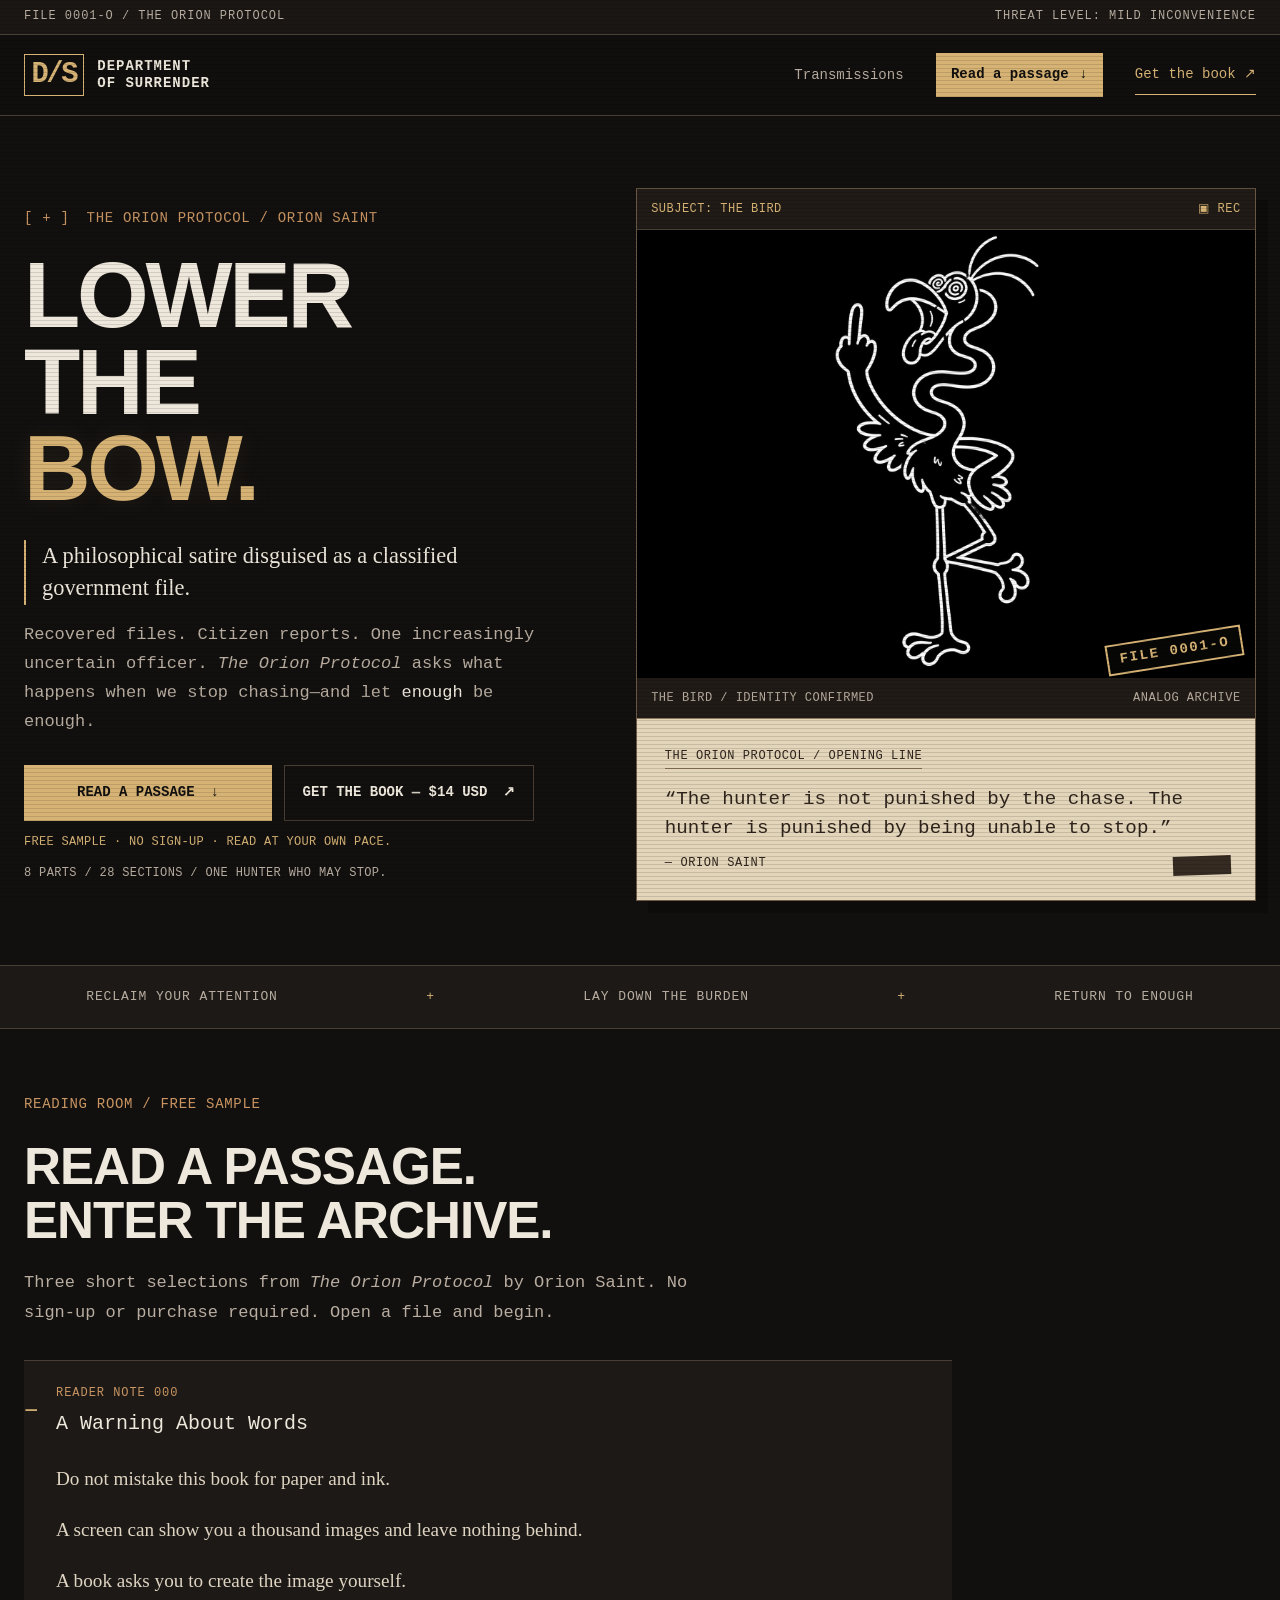
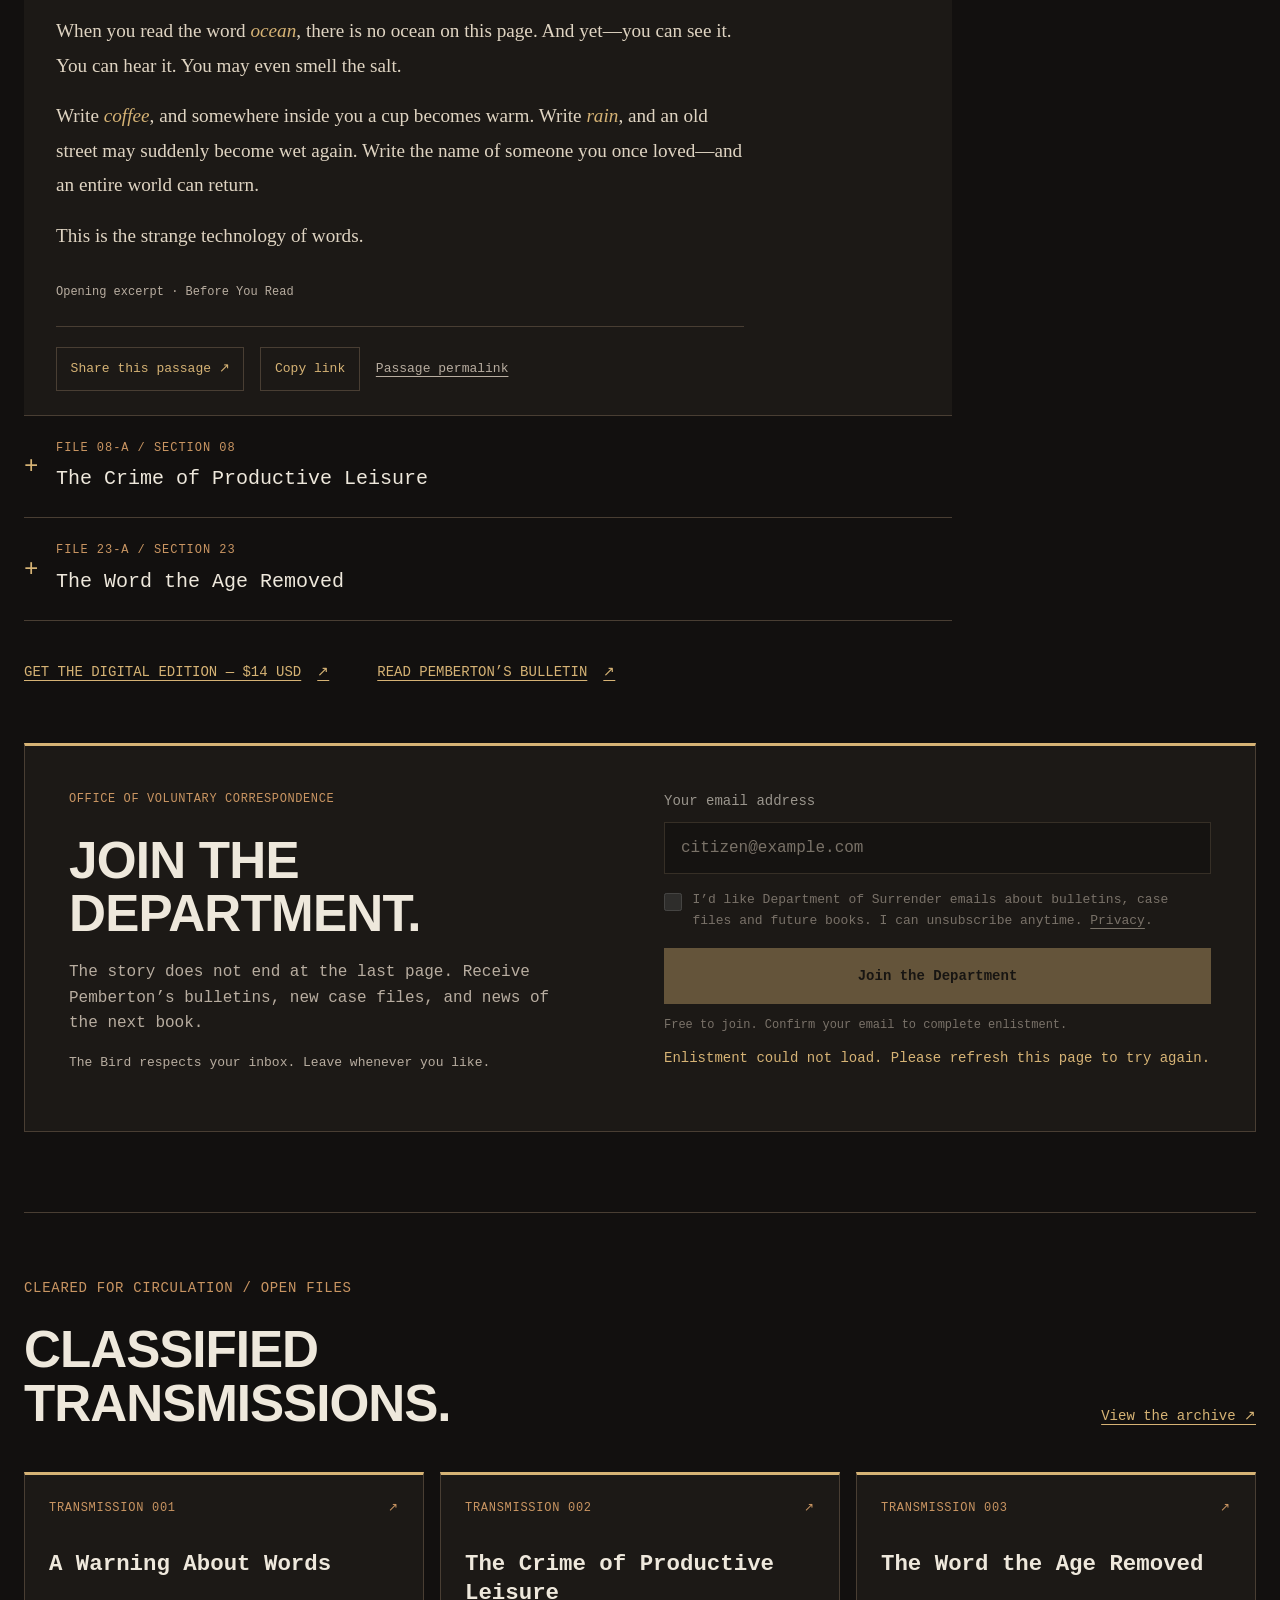
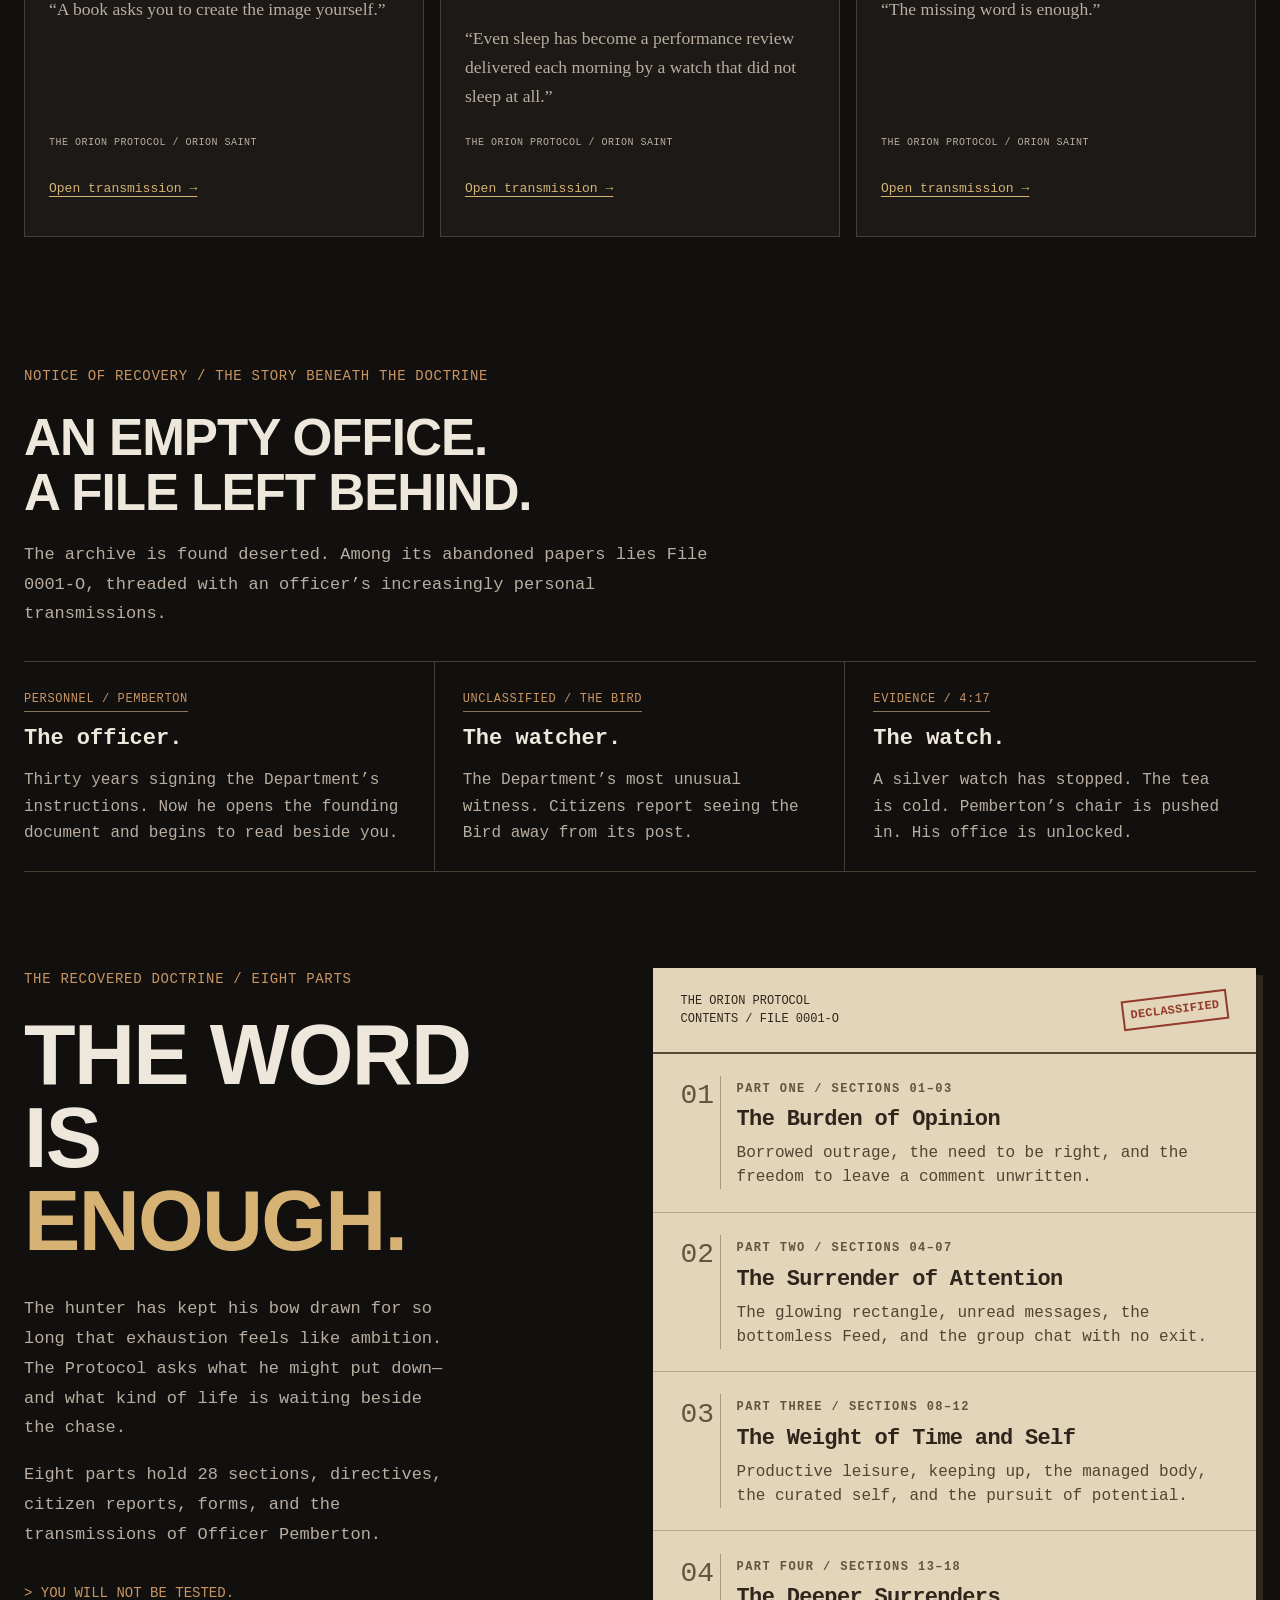
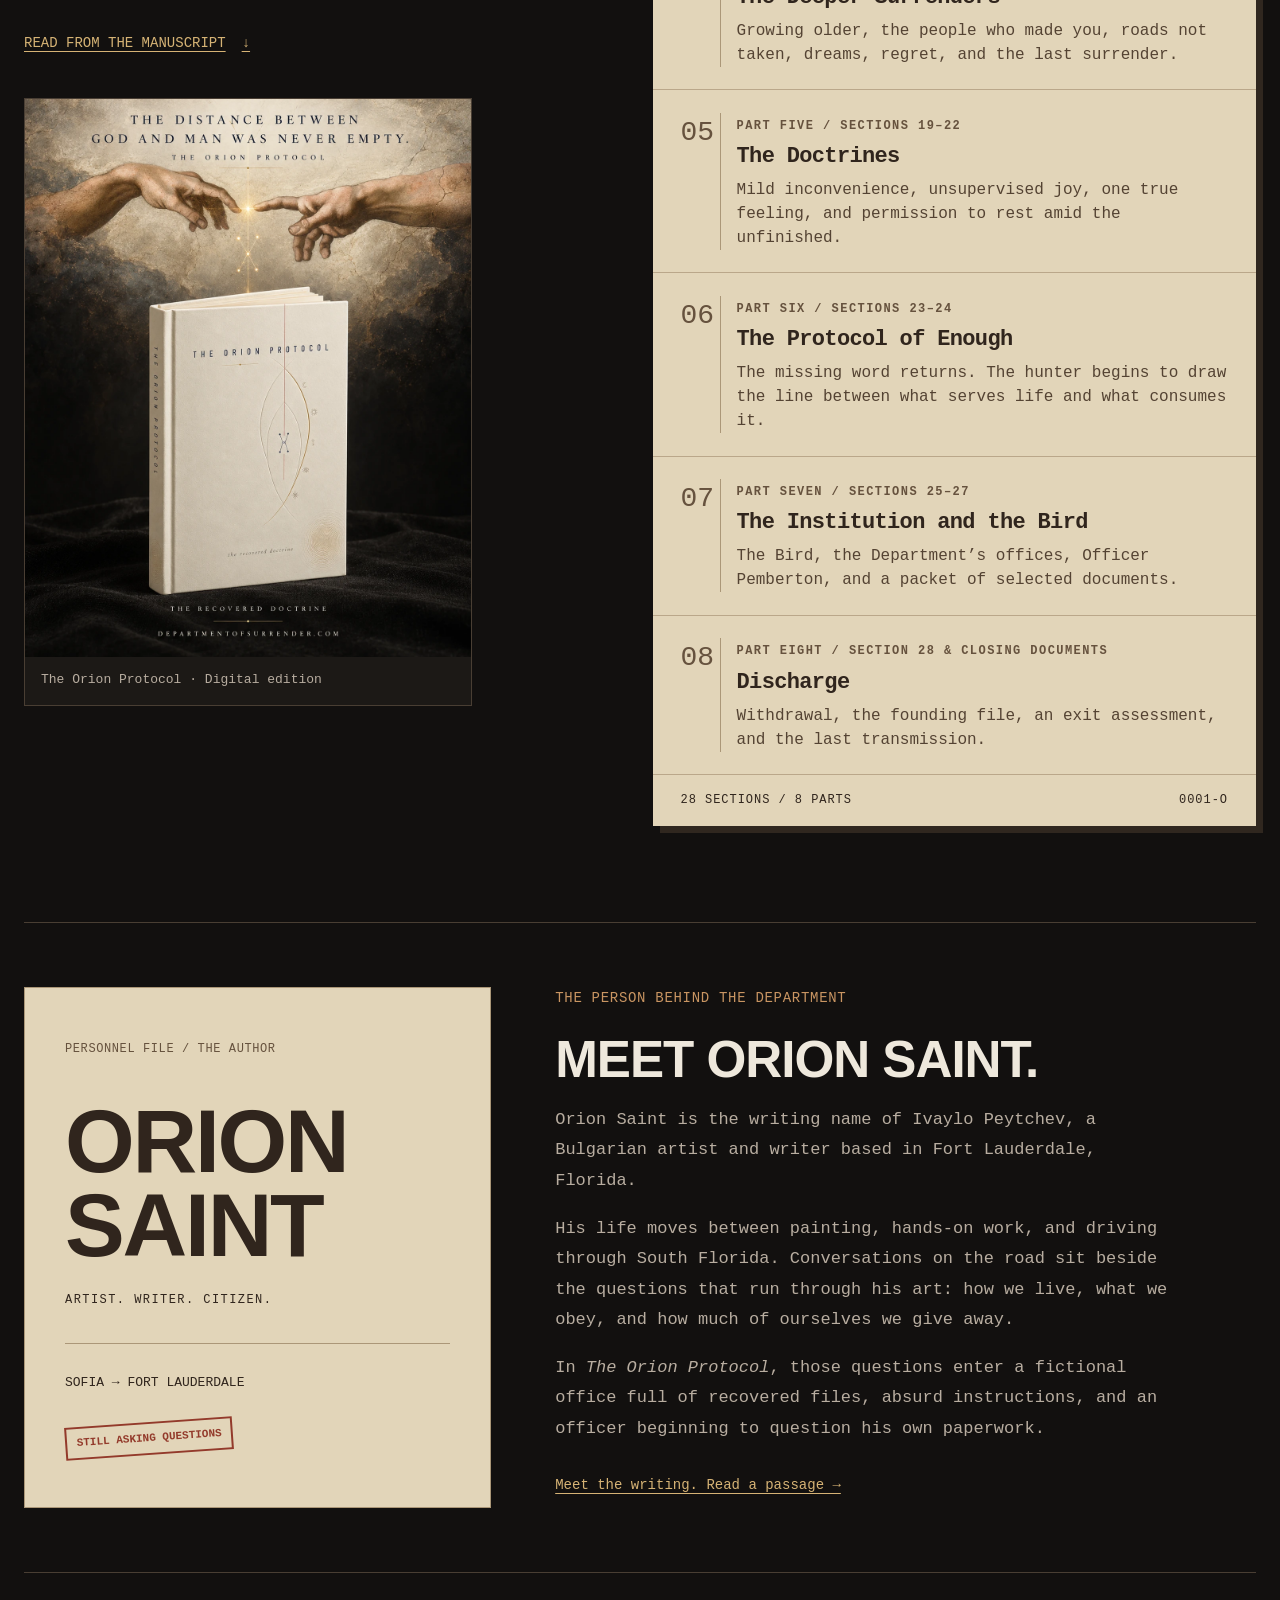
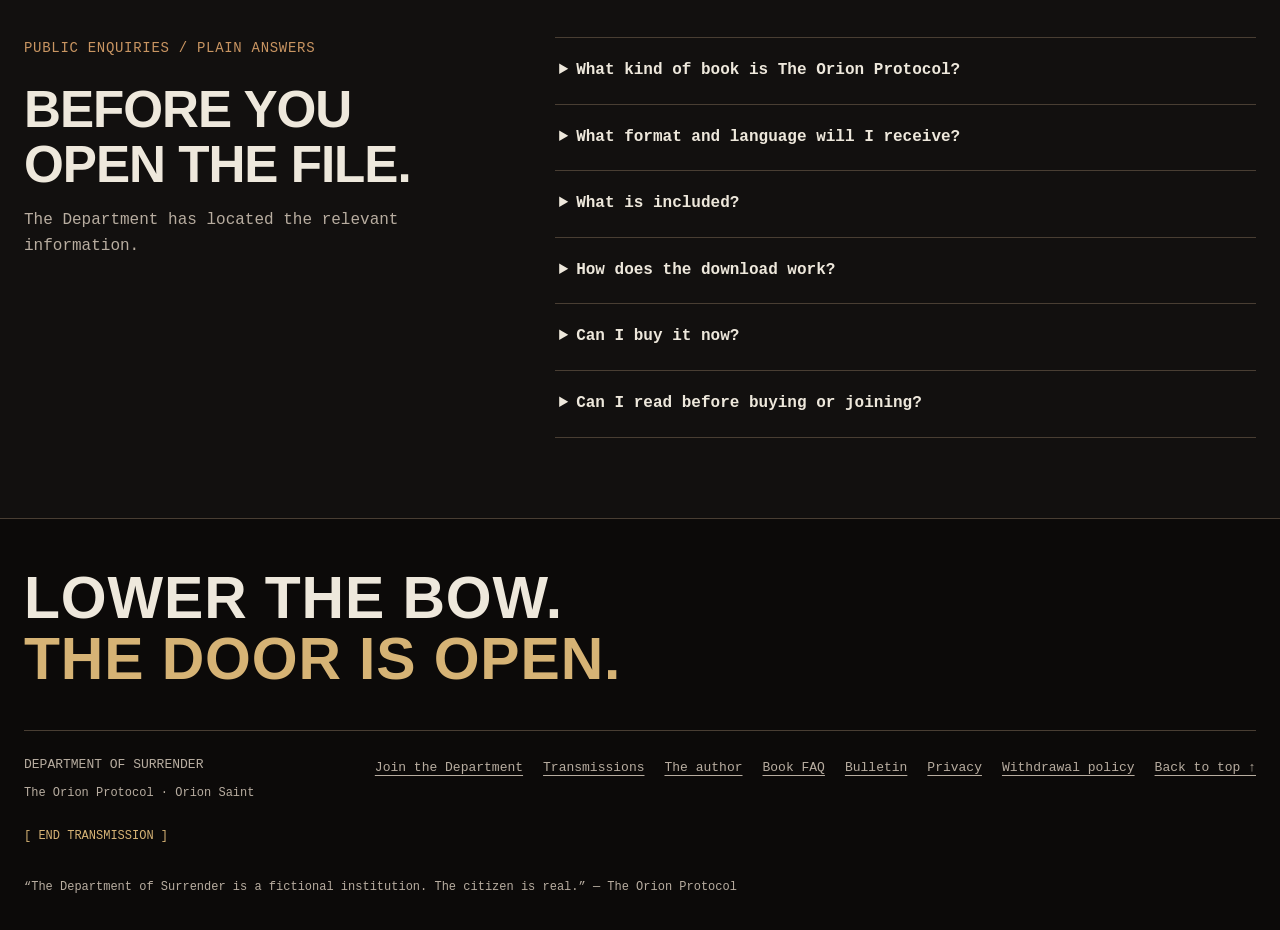
==== commit 66d8681d: "Add classified transmissions, passage sharing and reader conversion events" ====
--- a/index.html
+++ b/index.html
@@ -25,20 +25,21 @@
 <meta name="twitter:description" content="Lower the bow. Enter The Orion Protocol by Orion Saint: a philosophical satire in eight parts, with the transmissions of Officer Pemberton and the mystery of the Bird. Read selected passages.">
 <meta name="twitter:image" content="https://departmentofsurrender.com/og-flamingo.png">
 <meta name="twitter:image:alt" content="The Department of Surrender flamingo: white line art on black, spiral eyes and a raised middle finger.">
-<script defer src="/newsletter.js"></script>
+<script defer src="/newsletter.js"></script><script defer src="/reader.js"></script>
 </head>
 <body id="top">
 <a class="skip-link" href="#doctrine">Skip to the book</a>
 <div class="transmission"><span>FILE 0001-O / THE ORION PROTOCOL</span><span>THREAT LEVEL: MILD INCONVENIENCE</span></div>
 <header class="top">
 <a class="brand" href="/" aria-label="Department of Surrender home"><span class="brand-mark" aria-hidden="true">D/S</span><span>DEPARTMENT<br>OF SURRENDER</span></a>
-<nav aria-label="Main navigation"><a class="nav-link" href="#doctrine">01. The book</a><a class="read-cta" href="#read">Read a passage <span aria-hidden="true">↓</span></a><a class="buy" href="/requisition.html">Get the book <span aria-hidden="true">↗</span></a></nav>
+<nav aria-label="Main navigation"><a class="nav-link" href="/transmissions.html">Transmissions</a><a class="read-cta" href="#read">Read a passage <span aria-hidden="true">↓</span></a><a class="buy" href="/requisition.html">Get the book <span aria-hidden="true">↗</span></a></nav>
 </header>
 <main>
 <section class="hero" aria-labelledby="hero-title">
 <div class="hero-copy"><p class="eyebrow"><span class="signal-marker" aria-hidden="true">[ + ]</span> THE ORION PROTOCOL / ORION SAINT</p>
 <h1 id="hero-title">LOWER<br>THE<br><em>BOW.</em></h1>
-<p class="hero-description">The recovered founding doctrine of the Department of Surrender. A philosophical satire about attention, ambition, grief, and the quiet freedom of <em>enough</em>.</p>
+<p class="hero-definition">A philosophical satire disguised as a classified government file.</p>
+<p class="hero-description">Recovered files. Citizen reports. One increasingly uncertain officer. <cite>The Orion Protocol</cite> asks what happens when we stop chasing—and let <em>enough</em> be enough.</p>
 <div class="hero-actions"><a class="button button-primary sample-button" href="#read">READ A PASSAGE <span aria-hidden="true">↓</span></a><a class="button button-secondary" href="/requisition.html">GET THE BOOK — $14 USD <span aria-hidden="true">↗</span></a></div><p class="sample-note">FREE SAMPLE · NO SIGN-UP · READ AT YOUR OWN PACE.</p>
 <p class="hero-note">8 PARTS / 28 SECTIONS / ONE HUNTER WHO MAY STOP.</p></div>
 <figure class="evidence"><div class="evidence-top"><span>SUBJECT: THE BIRD</span><span aria-hidden="true">▣ REC</span></div><div class="evidence-image evidence-image--flamingo"><img src="/orion-flamingo.webp" width="1254" height="1254" fetchpriority="high" alt="White line drawing of the flamingo on black, with spiral eyes, a winding neck, tongue out, and one wing raising its middle finger."><span class="stamp" aria-hidden="true">FILE 0001-O</span></div><figcaption><span>THE BIRD / IDENTITY CONFIRMED</span><span>ANALOG ARCHIVE</span></figcaption><div class="evidence-note"><span class="label">THE ORION PROTOCOL / OPENING LINE</span><p>“The hunter is not punished by the chase. The hunter is punished by being unable to stop.”</p><span class="signed">— ORION SAINT</span><span class="redaction" aria-hidden="true">REDACTED</span></div></figure>
@@ -46,9 +47,27 @@
 <div class="signal-strip" aria-label="Themes of the book"><p>RECLAIM YOUR ATTENTION</p><span aria-hidden="true">+</span><p>LAY DOWN THE BURDEN</p><span aria-hidden="true">+</span><p>RETURN TO ENOUGH</p></div>
 <section class="reading-room" id="read" aria-labelledby="read-title" tabindex="-1"><div class="reading-heading"><p class="eyebrow">READING ROOM / FREE SAMPLE</p><h2 id="read-title">Read a passage.<br>Enter the archive.</h2><p>Three short selections from <cite>The Orion Protocol</cite> by Orion Saint. No sign-up or purchase required. Open a file and begin.</p></div>
 <div class="reading-files">
-<details open><summary><span>READER NOTE 000</span>A Warning About Words</summary><div class="passage"><p>Do not mistake this book for paper and ink.</p><p>A screen can show you a thousand images and leave nothing behind.</p><p>A book asks you to create the image yourself.</p><p>When you read the word <em>ocean</em>, there is no ocean on this page. And yet—you can see it. You can hear it. You may even smell the salt.</p><p>Write <em>coffee</em>, and somewhere inside you a cup becomes warm. Write <em>rain</em>, and an old street may suddenly become wet again. Write the name of someone you once loved—and an entire world can return.</p><p>This is the strange technology of words.</p><p class="source-note">Opening excerpt · Before You Read</p></div></details>
-<details><summary><span>FILE 08-A / SECTION 08</span>The Crime of Productive Leisure</summary><div class="passage"><p>The Department has received credible reports that citizens are optimising their rest.</p><p>You have a hobby, and the hobby has a spreadsheet. You go for a walk, and the walk has a target. You read a book faster because somewhere you absorbed the idea that books are objects to clear rather than countries in which to become temporarily lost.</p><p>Even sleep has become a performance review delivered each morning by a watch that did not sleep at all.</p><p class="source-note">Opening excerpt · Part Three: The Weight of Time and Self</p></div></details>
-<details><summary><span>FILE 23-A / SECTION 23</span>The Word the Age Removed</summary><div class="passage"><p>There is a word that has quietly disappeared from circulation.</p><p>No announcement accompanied its removal. There was no ceremony, no final use recorded in the archive. You simply reached for the word one day and found another word occupying its place.</p><p>The replacement was <em>more</em>.</p><p>The missing word is <em>enough</em>.</p><p class="source-note">Opening excerpt · Part Six: The Protocol of Enough</p></div></details>
+<!-- SAMPLE warning-about-words START -->
+<details id="passage-warning-about-words" data-passage-id="warning-about-words" open><summary><span>READER NOTE 000</span>A Warning About Words</summary><div class="passage"><p>Do not mistake this book for paper and ink.</p><p>A screen can show you a thousand images and leave nothing behind.</p><p>A book asks you to create the image yourself.</p><p>When you read the word <em>ocean</em>, there is no ocean on this page. And yet—you can see it. You can hear it. You may even smell the salt.</p><p>Write <em>coffee</em>, and somewhere inside you a cup becomes warm. Write <em>rain</em>, and an old street may suddenly become wet again. Write the name of someone you once loved—and an entire world can return.</p><p>This is the strange technology of words.</p><p class="source-note">Opening excerpt · Before You Read</p><div class="passage-actions" data-share-url="/transmissions/warning-about-words.html#passage-warning-about-words" data-share-title="A Warning About Words — The Orion Protocol" data-share-text="A book asks you to create the image yourself.">
+<div class="share-controls"><button type="button" data-share hidden>Share this passage ↗</button><button type="button" data-copy hidden>Copy link</button><a href="/transmissions/warning-about-words.html#passage-warning-about-words">Passage permalink</a></div>
+<p class="share-status" data-share-status role="status" aria-live="polite"></p>
+<label class="share-manual" data-share-manual hidden>Passage link<input type="url" readonly aria-label="Passage link to copy"></label>
+</div></div></details>
+<!-- SAMPLE warning-about-words END -->
+<!-- SAMPLE productive-leisure START -->
+<details id="passage-productive-leisure" data-passage-id="productive-leisure"><summary><span>FILE 08-A / SECTION 08</span>The Crime of Productive Leisure</summary><div class="passage"><p>The Department has received credible reports that citizens are optimising their rest.</p><p>You have a hobby, and the hobby has a spreadsheet. You go for a walk, and the walk has a target. You read a book faster because somewhere you absorbed the idea that books are objects to clear rather than countries in which to become temporarily lost.</p><p>Even sleep has become a performance review delivered each morning by a watch that did not sleep at all.</p><p class="source-note">Opening excerpt · Part Three: The Weight of Time and Self</p><div class="passage-actions" data-share-url="/transmissions/productive-leisure.html#passage-productive-leisure" data-share-title="The Crime of Productive Leisure — The Orion Protocol" data-share-text="Even sleep has become a performance review delivered each morning by a watch that did not sleep at all.">
+<div class="share-controls"><button type="button" data-share hidden>Share this passage ↗</button><button type="button" data-copy hidden>Copy link</button><a href="/transmissions/productive-leisure.html#passage-productive-leisure">Passage permalink</a></div>
+<p class="share-status" data-share-status role="status" aria-live="polite"></p>
+<label class="share-manual" data-share-manual hidden>Passage link<input type="url" readonly aria-label="Passage link to copy"></label>
+</div></div></details>
+<!-- SAMPLE productive-leisure END -->
+<!-- SAMPLE the-word-enough START -->
+<details id="passage-the-word-enough" data-passage-id="the-word-enough"><summary><span>FILE 23-A / SECTION 23</span>The Word the Age Removed</summary><div class="passage"><p>There is a word that has quietly disappeared from circulation.</p><p>No announcement accompanied its removal. There was no ceremony, no final use recorded in the archive. You simply reached for the word one day and found another word occupying its place.</p><p>The replacement was <em>more</em>.</p><p>The missing word is <em>enough</em>.</p><p class="source-note">Opening excerpt · Part Six: The Protocol of Enough</p><div class="passage-actions" data-share-url="/transmissions/the-word-enough.html#passage-the-word-enough" data-share-title="The Word the Age Removed — The Orion Protocol" data-share-text="The missing word is enough.">
+<div class="share-controls"><button type="button" data-share hidden>Share this passage ↗</button><button type="button" data-copy hidden>Copy link</button><a href="/transmissions/the-word-enough.html#passage-the-word-enough">Passage permalink</a></div>
+<p class="share-status" data-share-status role="status" aria-live="polite"></p>
+<label class="share-manual" data-share-manual hidden>Passage link<input type="url" readonly aria-label="Passage link to copy"></label>
+</div></div></details>
+<!-- SAMPLE the-word-enough END -->
 </div><div class="reading-links"><a class="text-link" href="/requisition.html">GET THE DIGITAL EDITION — $14 USD <span aria-hidden="true">↗</span></a><a class="text-link" href="/bulletin.html">READ PEMBERTON’S BULLETIN <span aria-hidden="true">↗</span></a></div>
 <aside class="enlist" id="join" aria-labelledby="enlist-title">
 <div class="enlist-copy"><p class="eyebrow">OFFICE OF VOLUNTARY CORRESPONDENCE</p><h3 id="enlist-title">Join the<br>Department.</h3><p>The story does not end at the last page. Receive Pemberton’s bulletins, new case files, and news of the next book.</p><p class="enlist-note">The Bird respects your inbox. Leave whenever you like.</p></div>
@@ -64,6 +83,9 @@
 <noscript><p>Enable JavaScript to join the email list. The free passages remain open to everyone.</p></noscript>
 </form></aside>
 </section>
+<!-- TRANSMISSIONS START -->
+<section class="transmissions-home" id="transmissions" aria-labelledby="transmissions-title"><div class="section-heading"><div><p class="eyebrow">CLEARED FOR CIRCULATION / OPEN FILES</p><h2 id="transmissions-title">Classified<br>Transmissions.</h2></div><a class="text-link" href="/transmissions.html">View the archive ↗</a></div><div class="dispatch-grid"><article class="dispatch-card"><p class="dispatch-number">TRANSMISSION 001 <span aria-hidden="true">↗</span></p><h3><a href="/transmissions/warning-about-words.html">A Warning About Words</a></h3><blockquote>“A book asks you to create the image yourself.”</blockquote><p class="dispatch-source">THE ORION PROTOCOL / ORION SAINT</p><a class="text-link" href="/transmissions/warning-about-words.html">Open transmission →</a></article><article class="dispatch-card"><p class="dispatch-number">TRANSMISSION 002 <span aria-hidden="true">↗</span></p><h3><a href="/transmissions/productive-leisure.html">The Crime of Productive Leisure</a></h3><blockquote>“Even sleep has become a performance review delivered each morning by a watch that did not sleep at all.”</blockquote><p class="dispatch-source">THE ORION PROTOCOL / ORION SAINT</p><a class="text-link" href="/transmissions/productive-leisure.html">Open transmission →</a></article><article class="dispatch-card"><p class="dispatch-number">TRANSMISSION 003 <span aria-hidden="true">↗</span></p><h3><a href="/transmissions/the-word-enough.html">The Word the Age Removed</a></h3><blockquote>“The missing word is enough.”</blockquote><p class="dispatch-source">THE ORION PROTOCOL / ORION SAINT</p><a class="text-link" href="/transmissions/the-word-enough.html">Open transmission →</a></article></div></section>
+<!-- TRANSMISSIONS END -->
 <section class="recovery" aria-labelledby="recovery-title"><div class="recovery-heading"><p class="eyebrow">NOTICE OF RECOVERY / THE STORY BENEATH THE DOCTRINE</p><h2 id="recovery-title">An empty office.<br>A file left behind.</h2><p>The archive is found deserted. Among its abandoned papers lies File 0001-O, threaded with an officer’s increasingly personal transmissions.</p></div><div class="recovery-files"><article><span class="label">PERSONNEL / PEMBERTON</span><h3>The officer.</h3><p>Thirty years signing the Department’s instructions. Now he opens the founding document and begins to read beside you.</p></article><article><span class="label">UNCLASSIFIED / THE BIRD</span><h3>The watcher.</h3><p>The Department’s most unusual witness. Citizens report seeing the Bird away from its post.</p></article><article><span class="label">EVIDENCE / 4:17</span><h3>The watch.</h3><p>A silver watch has stopped. The tea is cold. Pemberton’s chair is pushed in. His office is unlocked.</p></article></div></section>
 <section class="manifest" id="doctrine" aria-labelledby="doctrine-title" tabindex="-1">
 <div class="doctrine-intro"><p class="eyebrow">THE RECOVERED DOCTRINE / EIGHT PARTS</p><h2 id="doctrine-title">THE WORD<br> IS<br> <span>ENOUGH.</span></h2><p>The hunter has kept his bow drawn for so long that exhaustion feels like ambition. The Protocol asks what he might put down—and what kind of life is waiting beside the chase.</p><p>Eight parts hold 28 sections, directives, citizen reports, forms, and the transmissions of Officer Pemberton.</p><p class="terminal-line">&gt; YOU WILL NOT BE TESTED.</p><a class="text-link" href="#read">READ FROM THE MANUSCRIPT <span aria-hidden="true">↓</span></a><figure class="book-art"><a href="/requisition.html" aria-label="View The Orion Protocol digital edition"><img src="/orion-book-art.webp" width="1122" height="1402" loading="lazy" alt="The Orion Protocol book artwork: an ivory book beneath two reaching hands and an Orion constellation, with the words “The distance between God and man was never empty.”"></a><figcaption>The Orion Protocol · Digital edition</figcaption></figure></div>
@@ -80,7 +102,19 @@
 </ol><div class="dossier-foot"><span>28 SECTIONS / 8 PARTS</span><span>0001-O</span></div></div>
 </section>
 
+<section class="author-section" id="author" aria-labelledby="author-title">
+<div class="author-card"><p class="eyebrow">PERSONNEL FILE / THE AUTHOR</p><p class="author-name">ORION<br>SAINT<span>ARTIST. WRITER. CITIZEN.</span></p><div class="author-rule"></div><p>SOFIA → FORT LAUDERDALE</p><span class="author-stamp">STILL ASKING QUESTIONS</span></div>
+<div class="author-story"><p class="eyebrow">THE PERSON BEHIND THE DEPARTMENT</p><h2 id="author-title">Meet Orion Saint.</h2><p>Orion Saint is the writing name of Ivaylo Peytchev, a Bulgarian artist and writer based in Fort Lauderdale, Florida.</p><p>His life moves between painting, hands-on work, and driving through South Florida. Conversations on the road sit beside the questions that run through his art: how we live, what we obey, and how much of ourselves we give away.</p><p>In <cite>The Orion Protocol</cite>, those questions enter a fictional office full of recovered files, absurd instructions, and an officer beginning to question his own paperwork.</p><a class="text-link" href="#read">Meet the writing. Read a passage →</a></div>
+</section>
+<section class="book-faq" id="faq" aria-labelledby="faq-title"><div><p class="eyebrow">PUBLIC ENQUIRIES / PLAIN ANSWERS</p><h2 id="faq-title">Before you<br>open the file.</h2><p>The Department has located the relevant information.</p></div><div class="faq-list">
+<details><summary>What kind of book is The Orion Protocol?</summary><p>A philosophical satire told through a fictional institution’s recovered files, citizen reports, directives, and the transmissions of Officer Pemberton. It explores attention, ambition, grief, and the freedom to say enough.</p></details>
+<details><summary>What format and language will I receive?</summary><p>The edition offered here is a digital PDF in English. It is a book download, not a printed copy. The physical book shown in the artwork illustrates the cover design.</p></details>
+<details><summary>What is included?</summary><p>The full digital edition of <cite>The Orion Protocol</cite> by Orion Saint: eight parts, 28 sections, and the book’s accompanying documents. The three free passages are a sample, not the full book.</p></details>
+<details><summary>How does the download work?</summary><p>When checkout is available, pay through PayPal on the book page. Once payment is confirmed, a <strong>Download your digital edition</strong> link appears on your receipt. Keep that page open until your payment is confirmed, and save the file and your order number. Delivery is through the receipt page; an emailed download is not part of this checkout.</p></details>
+<details><summary>Can I buy it now?</summary><p id="faq-checkout-status">Current availability is shown on the book page.</p><p><a href="/requisition.html">Check the digital edition and checkout →</a></p></details>
+<details><summary>Can I read before buying or joining?</summary><p>Yes. The <a href="#read">reading room</a> and <a href="/transmissions.html">Classified Transmissions</a> are free. No email address or purchase is required. Joining the Department’s mailing list is optional.</p></details>
+</div></section>
 </main>
-<footer class="foot"><div class="footer-title">LOWER THE BOW.<br><span>THE DOOR IS OPEN.</span></div><div class="footer-bottom"><p>DEPARTMENT OF SURRENDER<br><span>The Orion Protocol · Orion Saint</span></p><nav aria-label="Footer navigation"><a href="#join">Join the Department</a><a href="/bulletin.html">Bulletin</a><a href="/privacy.html">Privacy</a><a href="/withdraw.html">Withdrawal policy</a><a href="#top">Back to top ↑</a></nav><span class="end-transmission">[ END TRANSMISSION ]</span></div><p class="fiction-note">“The Department of Surrender is a fictional institution. The citizen is real.” — The Orion Protocol</p></footer>
+<footer class="foot"><div class="footer-title">LOWER THE BOW.<br><span>THE DOOR IS OPEN.</span></div><div class="footer-bottom"><p>DEPARTMENT OF SURRENDER<br><span>The Orion Protocol · Orion Saint</span></p><nav aria-label="Footer navigation"><a href="#join">Join the Department</a><a href="/transmissions.html">Transmissions</a><a href="#author">The author</a><a href="#faq">Book FAQ</a><a href="/bulletin.html">Bulletin</a><a href="/privacy.html">Privacy</a><a href="/withdraw.html">Withdrawal policy</a><a href="#top">Back to top ↑</a></nav><span class="end-transmission">[ END TRANSMISSION ]</span></div><p class="fiction-note">“The Department of Surrender is a fictional institution. The citizen is real.” — The Orion Protocol</p></footer>
 <a class="sticky" href="#read">READ A PASSAGE — FREE SAMPLE <span aria-hidden="true">↓</span></a>
 </body></html>
--- a/site.css
+++ b/site.css
@@ -34,3 +34,20 @@
 .enlist-form input[type=email]{display:block;width:100%;min-height:52px;background:var(--bg);border:1px solid var(--line);color:var(--ink);padding:.85rem 1rem;font:1rem var(--mono);border-radius:0}.enlist-form input::placeholder{color:var(--muted)}.enlist-consent{display:flex;align-items:flex-start;gap:.65rem;margin:1rem 0;font-size:.8125rem;line-height:1.6;color:var(--muted)}.enlist-consent input{width:18px;height:18px;min-width:18px;accent-color:var(--accent);margin:.15rem 0 0}.enlist-form button{width:100%;cursor:pointer}.enlist-form fieldset:disabled{opacity:.6}.enlist-form button:disabled,.confirmation button:disabled{cursor:not-allowed;opacity:.65}.enlist-small{font-size:.75rem;line-height:1.6;color:var(--muted);margin:.75rem 0 0}.enlist-status{font-size:.875rem;line-height:1.65;color:var(--accent);margin:.75rem 0 0}.enlist-status:empty{display:none}.enlist-trap{position:absolute;left:-10000px;width:1px;height:1px;overflow:hidden}
 .confirmation{max-width:48rem;margin:auto;padding:5rem 1.5rem}.confirmation>p{max-width:39rem}.confirmation #confirmation-status{color:var(--muted);font-size:1.0625rem;line-height:1.8;margin:1.5rem 0}.confirmation button{cursor:pointer}.confirmation-page{padding-bottom:0}
 @media(max-width:700px){.enlist{grid-template-columns:1fr;gap:1.25rem;padding:1.5rem;margin-top:2rem}.enlist h3{font-size:2.5rem}.confirmation{padding-top:3rem}}
+
+/* Public circulation / reader tools */
+[hidden]{display:none!important}
+.hero-definition{font:1.4rem/1.45 Georgia,serif;color:var(--ink);max-width:30rem;margin:0 0 1rem;border-left:2px solid var(--accent);padding-left:1rem}
+.passage-actions{font: .8125rem/1.6 var(--mono);margin-top:1.5rem;padding-top:1.25rem;border-top:1px solid var(--line)}
+.share-controls{display:flex;align-items:center;flex-wrap:wrap;gap:.5rem 1rem}.share-controls button{cursor:pointer;min-height:44px;padding:.65rem .85rem;border:1px solid var(--line);color:var(--accent);background:transparent;font:inherit}.share-controls button:hover{background:var(--accent);color:var(--bg)}.share-controls a{color:var(--muted);padding:.6rem 0}.share-status{font:.8125rem/1.6 var(--mono);color:var(--accent);margin:.65rem 0 0!important}.share-status:empty{display:none}.share-manual{display:block;margin-top:.75rem}.share-manual input{display:block;width:100%;padding:.65rem;margin-top:.5rem;border:1px solid var(--line);background:var(--bg);color:var(--ink);font:.875rem/1.5 var(--mono)}
+[id^=passage-]{scroll-margin-top:7rem}
+.transmissions-home,.author-section,.book-faq{max-width:1280px;margin:0 auto;padding:4rem 0;border-top:1px solid var(--line)}.section-heading{display:flex;align-items:flex-end;justify-content:space-between;gap:1.5rem;margin-bottom:2rem}.section-heading h2,.author-story h2,.book-faq h2,.archive-follow h2{font:900 clamp(2.1rem,4vw,3.6rem)/1.06 var(--display);text-transform:uppercase;letter-spacing:-.02em;margin:0 0 .5rem}
+.dispatch-grid{display:grid;grid-template-columns:repeat(3,minmax(0,1fr));gap:1rem}.dispatch-card{background:var(--panel);border:1px solid var(--line);border-top:3px solid var(--accent);padding:1.5rem;display:flex;flex-direction:column;min-width:0}.dispatch-number{display:flex;justify-content:space-between;gap:1rem;font-size:.75rem;color:var(--amber);margin:0 0 2rem;letter-spacing:.06em}.dispatch-card h3{font-size:1.4rem;line-height:1.3;margin:0 0 1rem}.dispatch-card h3 a{text-decoration:none}.dispatch-card h3 a:hover{text-decoration:underline}.dispatch-card blockquote{font:1.1rem/1.65 Georgia,serif;color:var(--muted);margin:0 0 1.5rem}.dispatch-source{font-size:.625rem;letter-spacing:.05em;color:var(--muted);margin:auto 0 1rem}.dispatch-card .text-link{align-self:flex-start;font-size:.8125rem}
+.author-section{display:grid;grid-template-columns:.8fr 1.2fr;gap:4rem;align-items:center}.author-card{position:relative;align-self:stretch;display:flex;flex-direction:column;justify-content:center;padding:2.5rem;background:var(--paper);color:#30251d;border:1px solid #ab9778;min-height:25rem}.author-card .eyebrow{color:#66523e;font-size:.75rem}.author-name{font:900 clamp(3.6rem,7vw,6.5rem)/.94 var(--display);margin:1rem 0;letter-spacing:-.025em}.author-name span{display:block;font:.75rem/1.6 var(--mono);letter-spacing:.12em;margin-top:1.5rem}.author-rule{border-top:1px solid #ab9778;margin:1rem 0}.author-card>p:last-of-type{font-size:.8125rem}.author-stamp{border:2px solid #933a2b;color:#933a2b;align-self:flex-start;padding:.35rem .6rem;font-size:.6875rem;font-weight:bold;transform:rotate(-4deg);margin-top:1rem}.author-story>p:not(.eyebrow){color:var(--muted);font-size:1.0625rem;line-height:1.8;max-width:39rem}
+.book-faq{display:grid;grid-template-columns:.8fr 1.2fr;gap:4rem;padding-bottom:5rem}.book-faq>div>p:last-child{color:var(--muted);max-width:25rem}.faq-list{border-top:1px solid var(--line);min-width:0}.faq-list details{border-bottom:1px solid var(--line)}.faq-list summary{cursor:pointer;padding:1.25rem .25rem;font-size:1rem;font-weight:bold}.faq-list p{color:var(--muted);font-size:1rem;line-height:1.8;margin:0 0 1.25rem}.faq-list a{color:var(--accent)}
+.archive-page,.dispatch-page{max-width:1280px;margin:auto;padding:4rem 0 5rem}.archive-intro{display:grid;grid-template-columns:1.6fr .7fr;gap:3rem;align-items:center;margin-bottom:3rem}.archive-intro h1{font:900 clamp(2.8rem,6vw,5.9rem)/1 var(--display);letter-spacing:-.02em;margin:0 0 1.5rem;overflow-wrap:anywhere}.archive-intro h1 span{color:var(--accent)}.archive-intro>div>p:not(.eyebrow){max-width:44rem;color:var(--muted);font-size:1.0625rem;line-height:1.8}.archive-intro figure{margin:0;border:1px solid var(--line);background:#000}.archive-intro img{display:block;width:100%;height:auto}.archive-intro figcaption{border-top:1px solid var(--line);padding:.75rem;font-size:.6875rem;color:var(--amber);text-align:center}.archive-count{display:flex;justify-content:space-between;gap:1rem;font-size:.75rem;color:var(--muted);border-block:1px solid var(--line);padding:1rem 0;margin-bottom:1.5rem}.archive-follow{margin-top:4rem;border-top:1px solid var(--line);padding-top:3rem;max-width:50rem}.archive-follow>p:not(.eyebrow){color:var(--muted)}
+.dispatch-layout{display:grid;grid-template-columns:minmax(0,1fr) 19rem;gap:4rem;margin-top:2rem}.dispatch-document h1{font:900 clamp(2.4rem,5vw,4.8rem)/1.06 var(--display);margin:0 0 1.25rem;text-transform:uppercase;letter-spacing:-.02em}.dispatch-lede{color:var(--muted);font-size:1.1rem;max-width:40rem;line-height:1.8}.dispatch-label{font-size:.75rem;color:var(--amber);padding:1rem 0;border-block:1px solid var(--line);margin:2rem 0}.dispatch-passage{font:1.25rem/1.85 Georgia,serif;color:#dfd4c2;max-width:43rem}.dispatch-passage>p{margin:0 0 1.25rem}.dispatch-passage em{color:var(--accent)}.dispatch-passage .source-note{font:.8125rem/1.7 var(--mono);color:var(--muted);padding-top:1rem}.dispatch-evidence figure{margin:0 0 2rem;border:1px solid var(--line);background:#000}.dispatch-evidence img{width:100%;height:auto;display:block}.dispatch-evidence figcaption{padding:.7rem;font-size:.6875rem;color:var(--amber);border-top:1px solid var(--line)}.dispatch-evidence h2{font:900 2.4rem/1.1 var(--display);margin:0;text-transform:uppercase}.dispatch-evidence>p:not(.eyebrow){font-size:.9375rem;color:var(--muted);line-height:1.8}.dispatch-evidence .eyebrow{font-size:.75rem}.dispatch-evidence .text-link{font-size:.8125rem}.dispatch-next{border-top:1px solid var(--line);padding-top:1.5rem;margin-top:2rem;color:var(--accent);font-size:.875rem}.archive-return{margin-top:2rem}.archive-return a{color:#d6b375}
+@media(max-width:1328px){.transmissions-home,.author-section,.book-faq,.archive-page,.dispatch-page{margin-inline:1.5rem}}
+@media(max-width:980px){.top nav{gap:1rem}.dispatch-layout{gap:2rem;grid-template-columns:minmax(0,1fr) 16rem}.author-section,.book-faq{gap:2rem}.dispatch-card{padding:1.25rem}.dispatch-card h3{font-size:1.25rem}}
+@media(max-width:760px){.dispatch-grid{grid-template-columns:1fr}.dispatch-number{margin-bottom:1rem}.dispatch-card blockquote{max-width:40rem}.dispatch-layout{grid-template-columns:1fr}.dispatch-evidence{border-top:1px solid var(--line);padding-top:2rem}.dispatch-evidence figure{max-width:20rem}.author-section,.book-faq{grid-template-columns:1fr;gap:2rem}.author-card{min-height:0;padding:2rem;max-width:32rem}.archive-intro{grid-template-columns:1fr;gap:1.5rem}.archive-intro figure{max-width:15rem}.archive-page,.dispatch-page{padding-top:2.5rem}.section-heading{align-items:flex-start;flex-direction:column;gap:.5rem}}
+@media(max-width:700px){.transmissions-home,.author-section,.book-faq,.archive-page,.dispatch-page{margin-inline:1.25rem}.hero-definition{font-size:1.25rem}.transmissions-home,.author-section,.book-faq{padding-block:3rem}.dispatch-passage{font-size:1.125rem}.share-controls{gap:.5rem}.share-controls button{font-size:.75rem}.archive-count{font-size:.6875rem}.dispatch-label{font-size:.6875rem}.top nav{gap:0}.dispatch-page .text-link{font-size:.8125rem}.archive-intro h1{font-size:clamp(2rem,8vw,3.5rem)}}
